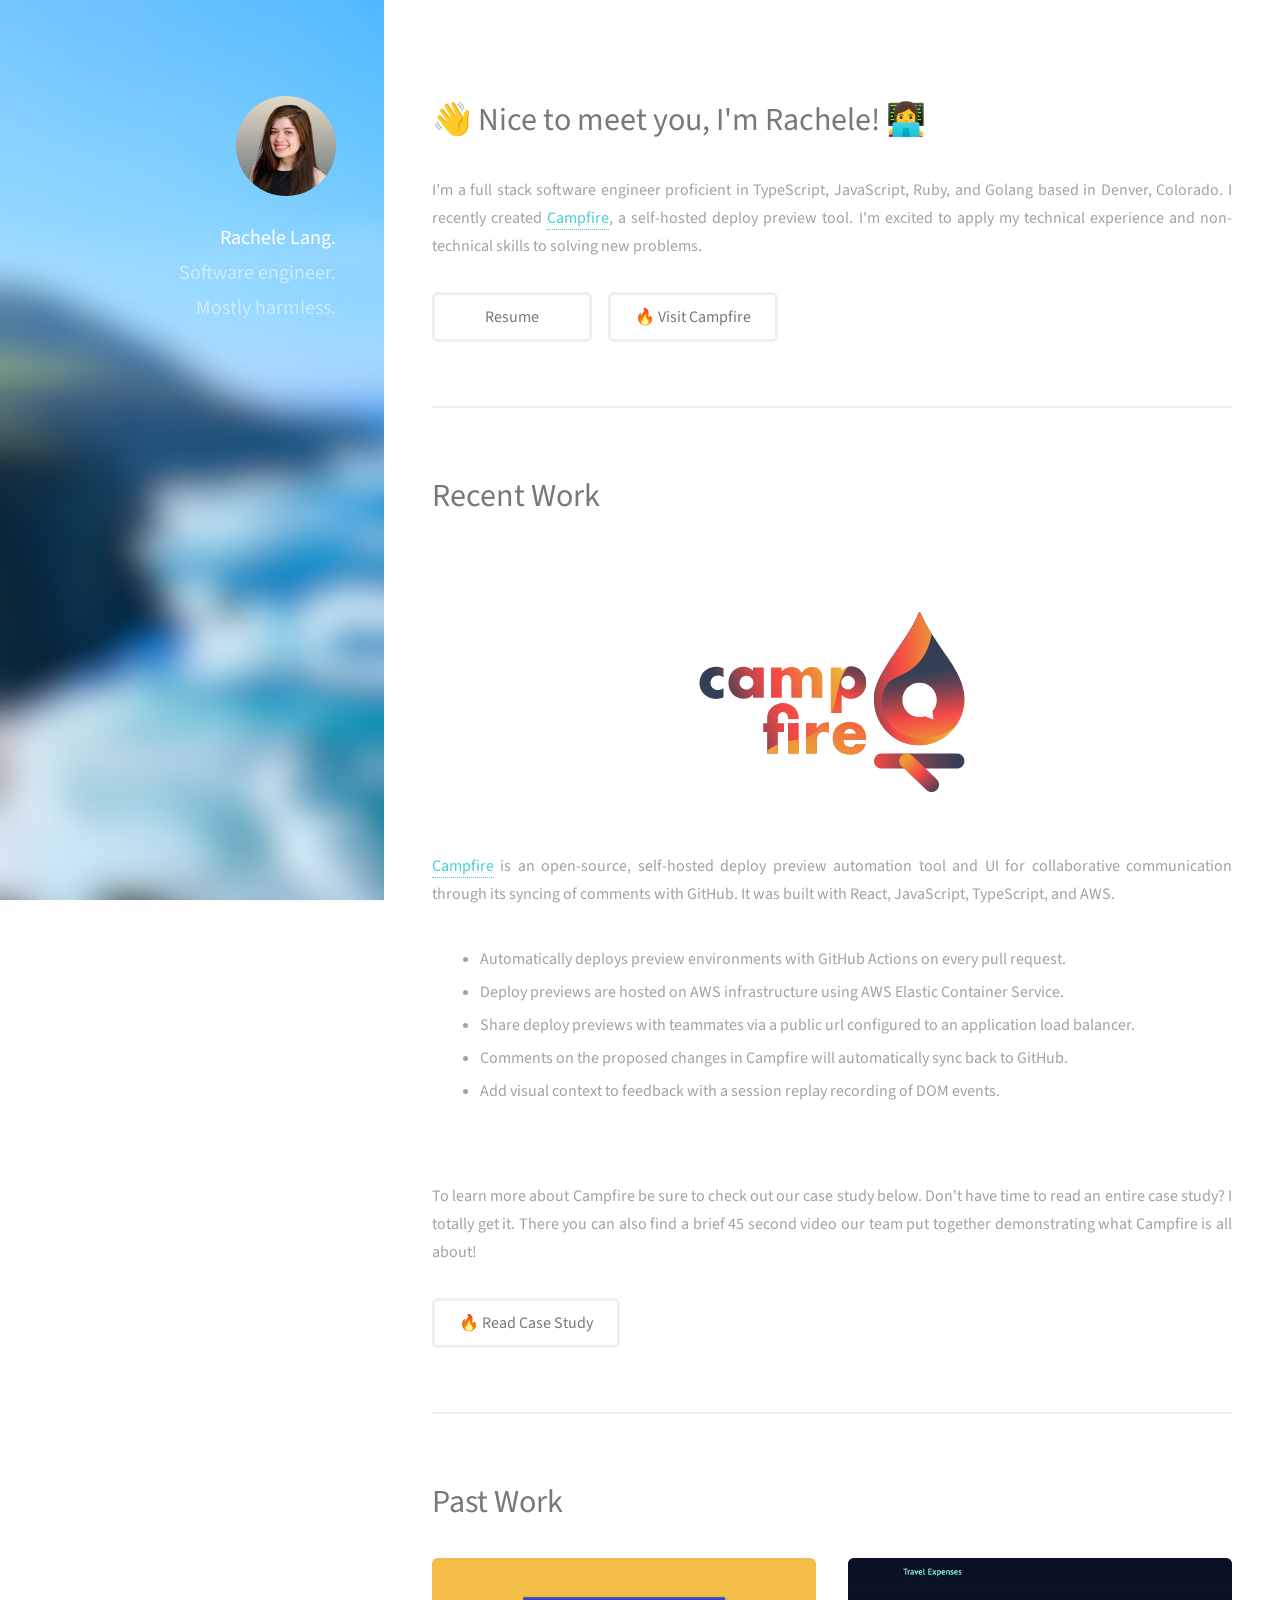
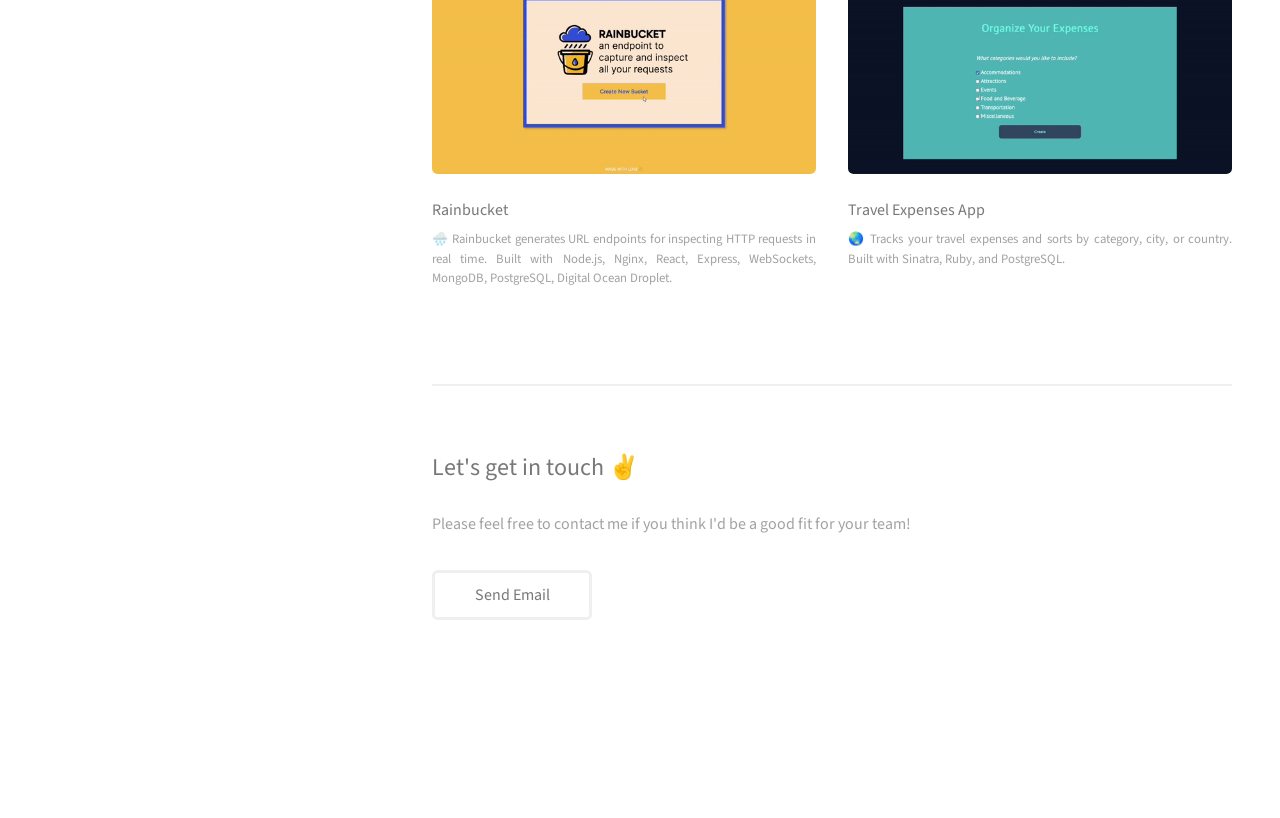
==== index.html @ 18bfe8ed "personal website" ====
<!DOCTYPE HTML>
<!--
	Strata by HTML5 UP
	html5up.net | @ajlkn
	Free for personal and commercial use under the CCA 3.0 license (html5up.net/license)
-->
<html>
	<head>
		<title>Rachele Lang</title>
		<meta charset="utf-8" />
		<meta name="viewport" content="width=device-width, initial-scale=1, user-scalable=no" />
		<link rel="stylesheet" href="assets/css/main.css" />
	</head>
	<body class="is-preload">

		<!-- Header -->
			<header id="header">
				<div class="inner">
					<a href="#" class="image avatar"><img src="images/avatar.png" alt="" /></a>
					<h1><strong>Rachele Lang. </strong></h1>
					<h1>Software engineer.</h1>
					<h1>Mostly harmless.</h1>
					</h1>
				</div>
			</header>

		<!-- Main -->
			<div id="main">
				<!-- One -->
				<section id="one">
					<header class="major">
						<h2>👋 Nice to meet you, I'm Rachele! 👩‍💻</h2>
					</header>
					<p>I’m a full stack software engineer proficient in TypeScript, JavaScript, Ruby, and Golang based in Denver, Colorado. I recently created <a href="https://campfire-previews.github.io/">Campfire</a>, a self-hosted deploy preview tool. I'm excited to apply my technical experience and non-technical skills to solving new problems.</p>
					<ul class="actions">
						<li><a href="#" class="button">Resume</a></li>
						<li><a href="https://campfire-previews.github.io/" class="button">🔥 Visit Campfire</a></li>
					</ul>
				</section>

				<!-- Two -->
				<section id="two">
					<header class="major">
						<h2>Recent Work</h2>
					</header>
					<div class="campfire-logo">
						<img src="images/fulls/campfire-logo.svg" alt="Campfire Logo" /></a>
					</div>
					<p><a href="https://campfire-previews.github.io/">Campfire</a> is an open-source, self-hosted deploy preview automation tool and UI for collaborative communication through its syncing of comments with GitHub. It was built with React, JavaScript, TypeScript, and AWS.</p>
					<ul class="feature-icons">
						<li class="icon feature-deploy">
							Automatically deploys preview environments with GitHub Actions on every pull request.
						</li>
						<li class="icon feature-aws">
							Deploy previews are hosted on AWS infrastructure using AWS Elastic Container Service.
						</li>
						<li class="icon feature-share">
							Share deploy previews with teammates via a public url configured to an application load balancer.
						</li>
						<li class="icon feature-github">
							Comments on the proposed changes in Campfire will automatically sync back to GitHub.
						</li>
						<li class="icon feature-record">
							Add visual context to feedback with a session replay recording of DOM events.
						</li>
					</ul>
					<div class="gif">
						<img src="images/gifs/session-replay.gif" alt="" /></a>
					</div>
					<p>
						To learn more about Campfire be sure to check out our case study below. Don't have time to read an entire case study? I totally get it. There you can also find a brief 45 second video our team put together demonstrating what Campfire is all about!
					</p>
					<ul class="actions">
						<li><a href="https://campfire-previews.github.io/" class="button">🔥 Read Case Study</a></li>
					</ul>
				</section>

				<!-- Three -->
				<section id="three">
					<header class="major">
						<h2>Past Work</h2>
					</header>
					<div class="row">
						<article class="col-6 col-12-xsmall work-item">
							<!-- <a href="images/fulls/rainbucket.gif" class="image fit thumb"> -->
								<div class="image fit rainbucket">
									<img src="images/gifs/rainbucket.gif" alt="Rainbucket GIF" />
								</div>
							<!-- </a> -->
							<h3>Rainbucket</h3>
							<p>🌧️ Rainbucket generates URL endpoints for inspecting HTTP requests in real time. Built with Node.js, Nginx, React, Express, WebSockets, MongoDB, PostgreSQL, Digital Ocean Droplet.</p>
						</article>
						<article class="col-6 col-12-xsmall work-item">
							<!-- <a href="images/fulls/02.jpg" class="image fit thumb"> -->
								<div class="image fit rainbucket">
									<img src="images/gifs/travel_expenses.gif" alt="Travel Expenses GIF" />
								</div>
							<!-- </a> -->
							<h3>Travel Expenses App</h3>
							<p>🌏 Tracks your travel expenses and sorts by category, city, or country. Built with Sinatra, Ruby, and PostgreSQL.</p>
						</article>
					</div>
				</section>

				<!-- Four -->
				<section id="four">
					<h2>Let's get in touch ✌️</h2>
					<p>Please feel free to contact me if you think I'd be a good fit for your team!</p>
					<div class="row">
						<div class="col-8 col-12-small">
							<ul class="actions">
								<li><a class="button" href="mailto: ramlang@proton.me" target="_blank">Send Email</a></li>
							</ul>
						</div>
				</section>
			</div>

		<!-- Footer -->
			<footer id="footer">
				<div class="inner">
					<ul class="icons">
						<li><a href="https://www.linkedin.com/in/rachele-lang-1528362b2" class="icon brands fa-linkedin-in"><span class="label">Twitter</span></a></li>
						<li><a href="https://github.com/ramlang" class="icon brands fa-github"><span class="label">Github</span></a></li>
						<li><a href="mailto: ramlang@proton.me" target="_blank" class="icon solid fa-envelope"><span class="label">Email</span></a></li>
					</ul>
					<ul class="copyright">
						<li>&copy; Rachele Lang</li><li>Design: <a href="http://html5up.net">HTML5 UP</a></li>
					</ul>
				</div>
			</footer>

		<!-- Scripts -->
			<script src="assets/js/jquery.min.js"></script>
			<script src="assets/js/jquery.poptrox.min.js"></script>
			<script src="assets/js/browser.min.js"></script>
			<script src="assets/js/breakpoints.min.js"></script>
			<script src="assets/js/util.js"></script>
			<script src="assets/js/main.js"></script>

	</body>
</html>
---- assets/css/main.css ----
@import url("fontawesome-all.min.css");
@import url("https://fonts.googleapis.com/css?family=Source+Sans+Pro:400,400italic");

/*
	Strata by HTML5 UP
	html5up.net | @ajlkn
	Free for personal and commercial use under the CCA 3.0 license (html5up.net/license)
*/

html, body, div, span, applet, object,
iframe, h1, h2, h3, h4, h5, h6, p, blockquote,
pre, a, abbr, acronym, address, big, cite,
code, del, dfn, em, img, ins, kbd, q, s, samp,
small, strike, strong, sub, sup, tt, var, b,
u, i, center, dl, dt, dd, ol, ul, li, fieldset,
form, label, legend, table, caption, tbody,
tfoot, thead, tr, th, td, article, aside,
canvas, details, embed, figure, figcaption,
footer, header, hgroup, menu, nav, output, ruby,
section, summary, time, mark, audio, video {
	margin: 0;
	padding: 0;
	border: 0;
	font-size: 100%;
	font: inherit;
	vertical-align: baseline;}

article, aside, details, figcaption, figure,
footer, header, hgroup, menu, nav, section {
	display: block;}

body {
	line-height: 1;
}

ol, ul {
	list-style: none;
}

blockquote, q {
	quotes: none;
}

	blockquote:before, blockquote:after, q:before, q:after {
		content: '';
		content: none;
	}

table {
	border-collapse: collapse;
	border-spacing: 0;
}

body {
	-webkit-text-size-adjust: none;
}

mark {
	background-color: transparent;
	color: inherit;
}

input::-moz-focus-inner {
	border: 0;
	padding: 0;
}

input, select, textarea {
	-moz-appearance: none;
	-webkit-appearance: none;
	-ms-appearance: none;
	appearance: none;
}

/* Basic */

	html {
		box-sizing: border-box;
	}

	*, *:before, *:after {
		box-sizing: inherit;
	}

	body {
		background: #fff;
	}

		body.is-preload *, body.is-preload *:before, body.is-preload *:after {
			-moz-animation: none !important;
			-webkit-animation: none !important;
			-ms-animation: none !important;
			animation: none !important;
			-moz-transition: none !important;
			-webkit-transition: none !important;
			-ms-transition: none !important;
			transition: none !important;
		}

	body, input, select, textarea {
		color: #a2a2a2;
		font-family: "Source Sans Pro", Helvetica, sans-serif;
		font-size: 16pt;
		font-weight: 400;
		line-height: 1.75em;
	}

	a {
		-moz-transition: color 0.2s ease-in-out, border-color 0.2s ease-in-out;
		-webkit-transition: color 0.2s ease-in-out, border-color 0.2s ease-in-out;
		-ms-transition: color 0.2s ease-in-out, border-color 0.2s ease-in-out;
		transition: color 0.2s ease-in-out, border-color 0.2s ease-in-out;
		border-bottom: dotted 1px;
		color: #48cddc;
		text-decoration: none;
	}

		a:hover {
			border-bottom-color: transparent;
			color: #48cddc !important;
			text-decoration: none;
		}

	strong, b {
		color: #787878;
		font-weight: 400;
	}

	em, i {
		font-style: italic;
	}

	p {
		margin: 0 0 2em 0;
		text-align: justify;
	}

	h1, h2, h3, h4, h5, h6 {
		color: #787878;
		font-weight: 400;
		line-height: 1em;
		margin: 0 0 1em 0;
	}

		h1 a, h2 a, h3 a, h4 a, h5 a, h6 a {
			color: inherit;
			text-decoration: none;
		}

	h1 {
		font-size: 2em;
		line-height: 1.5em;
	}

	h2 {
		font-size: 1.5em;
		line-height: 1.5em;
	}

	h3 {
		font-size: 1.25em;
		line-height: 1.5em;
	}

	h4 {
		font-size: 1.1em;
		line-height: 1.5em;
	}

	h5 {
		font-size: 0.9em;
		line-height: 1.5em;
	}

	h6 {
		font-size: 0.7em;
		line-height: 1.5em;
	}

	sub {
		font-size: 0.8em;
		position: relative;
		top: 0.5em;
	}

	sup {
		font-size: 0.8em;
		position: relative;
		top: -0.5em;
	}

	hr {
		border: 0;
		border-bottom: solid 2px #efefef;
		margin: 2em 0;
	}

		hr.major {
			margin: 3em 0;
		}

	blockquote {
		border-left: solid 6px #efefef;
		font-style: italic;
		margin: 0 0 2em 0;
		padding: 0.5em 0 0.5em 1.5em;
	}

	code {
		background: #f7f7f7;
		border-radius: 0.35em;
		border: solid 2px #efefef;
		font-family: "Courier New", monospace;
		font-size: 0.9em;
		margin: 0 0.25em;
		padding: 0.25em 0.65em;
	}

	pre {
		-webkit-overflow-scrolling: touch;
		font-family: "Courier New", monospace;
		font-size: 0.9em;
		margin: 0 0 2em 0;
	}

		pre code {
			display: block;
			line-height: 1.75em;
			padding: 1em 1.5em;
			overflow-x: auto;
		}

	.align-left {
		text-align: left;
	}

	.align-center {
		text-align: center;
	}

	.align-right {
		text-align: right;
	}

/* Container */

	.container {
		margin: 0 auto;
		max-width: calc(100% - 4em);
		width: 100%;
	}

		.container.xsmall {
			width: 25%;
		}

		.container.small {
			width: 50%;
		}

		.container.medium {
			width: 75%;
		}

		.container.large {
			width: 125%;
		}

		.container.xlarge {
			width: 150%;
		}

		.container.max {
			width: 100%;
		}

		@media screen and (max-width: 980px) {

			.container {
				width: 100% !important;
				max-width: 100% !important;
			}

		}

		@media screen and (max-width: 480px) {

			.container {
				max-width: calc(100% - 3em);
			}

		}

/* Row */

	.row {
		display: flex;
		flex-wrap: wrap;
		box-sizing: border-box;
		align-items: stretch;
	}

		.row > * {
			box-sizing: border-box;
		}

		.row.gtr-uniform > * > :last-child {
			margin-bottom: 0;
		}

		.row.aln-left {
			justify-content: flex-start;
		}

		.row.aln-center {
			justify-content: center;
		}

		.row.aln-right {
			justify-content: flex-end;
		}

		.row.aln-top {
			align-items: flex-start;
		}

		.row.aln-middle {
			align-items: center;
		}

		.row.aln-bottom {
			align-items: flex-end;
		}

		.row > .imp {
			order: -1;
		}

		.row > .col-1 {
			width: 8.33333%;
		}

		.row > .off-1 {
			margin-left: 8.33333%;
		}

		.row > .col-2 {
			width: 16.66667%;
		}

		.row > .off-2 {
			margin-left: 16.66667%;
		}

		.row > .col-3 {
			width: 25%;
		}

		.row > .off-3 {
			margin-left: 25%;
		}

		.row > .col-4 {
			width: 33.33333%;
		}

		.row > .off-4 {
			margin-left: 33.33333%;
		}

		.row > .col-5 {
			width: 41.66667%;
		}

		.row > .off-5 {
			margin-left: 41.66667%;
		}

		.row > .col-6 {
			width: 50%;
		}

		.row > .off-6 {
			margin-left: 50%;
		}

		.row > .col-7 {
			width: 58.33333%;
		}

		.row > .off-7 {
			margin-left: 58.33333%;
		}

		.row > .col-8 {
			width: 66.66667%;
		}

		.row > .off-8 {
			margin-left: 66.66667%;
		}

		.row > .col-9 {
			width: 75%;
		}

		.row > .off-9 {
			margin-left: 75%;
		}

		.row > .col-10 {
			width: 83.33333%;
		}

		.row > .off-10 {
			margin-left: 83.33333%;
		}

		.row > .col-11 {
			width: 91.66667%;
		}

		.row > .off-11 {
			margin-left: 91.66667%;
		}

		.row > .col-12 {
			width: 100%;
		}

		.row > .off-12 {
			margin-left: 100%;
		}

		.row.gtr-0 {
			margin-top: 0;
			margin-left: 0em;
		}

			.row.gtr-0 > * {
				padding: 0 0 0 0em;
			}

			.row.gtr-0.gtr-uniform {
				margin-top: 0em;
			}

				.row.gtr-0.gtr-uniform > * {
					padding-top: 0em;
				}

		.row.gtr-25 {
			margin-top: 0;
			margin-left: -0.625em;
		}

			.row.gtr-25 > * {
				padding: 0 0 0 0.625em;
			}

			.row.gtr-25.gtr-uniform {
				margin-top: -0.625em;
			}

				.row.gtr-25.gtr-uniform > * {
					padding-top: 0.625em;
				}

		.row.gtr-50 {
			margin-top: 0;
			margin-left: -1.25em;
		}

			.row.gtr-50 > * {
				padding: 0 0 0 1.25em;
			}

			.row.gtr-50.gtr-uniform {
				margin-top: -1.25em;
			}

				.row.gtr-50.gtr-uniform > * {
					padding-top: 1.25em;
				}

		.row {
			margin-top: 0;
			margin-left: -2.5em;
		}

			.row > * {
				padding: 0 0 0 2.5em;
			}

			.row.gtr-uniform {
				margin-top: -2.5em;
			}

				.row.gtr-uniform > * {
					padding-top: 2.5em;
				}

		.row.gtr-150 {
			margin-top: 0;
			margin-left: -3.75em;
		}

			.row.gtr-150 > * {
				padding: 0 0 0 3.75em;
			}

			.row.gtr-150.gtr-uniform {
				margin-top: -3.75em;
			}

				.row.gtr-150.gtr-uniform > * {
					padding-top: 3.75em;
				}

		.row.gtr-200 {
			margin-top: 0;
			margin-left: -5em;
		}

			.row.gtr-200 > * {
				padding: 0 0 0 5em;
			}

			.row.gtr-200.gtr-uniform {
				margin-top: -5em;
			}

				.row.gtr-200.gtr-uniform > * {
					padding-top: 5em;
				}

		@media screen and (max-width: 1800px) {

			.row {
				display: flex;
				flex-wrap: wrap;
				box-sizing: border-box;
				align-items: stretch;
			}

				.row > * {
					box-sizing: border-box;
				}

				.row.gtr-uniform > * > :last-child {
					margin-bottom: 0;
				}

				.row.aln-left {
					justify-content: flex-start;
				}

				.row.aln-center {
					justify-content: center;
				}

				.row.aln-right {
					justify-content: flex-end;
				}

				.row.aln-top {
					align-items: flex-start;
				}

				.row.aln-middle {
					align-items: center;
				}

				.row.aln-bottom {
					align-items: flex-end;
				}

				.row > .imp-xlarge {
					order: -1;
				}

				.row > .col-1-xlarge {
					width: 8.33333%;
				}

				.row > .off-1-xlarge {
					margin-left: 8.33333%;
				}

				.row > .col-2-xlarge {
					width: 16.66667%;
				}

				.row > .off-2-xlarge {
					margin-left: 16.66667%;
				}

				.row > .col-3-xlarge {
					width: 25%;
				}

				.row > .off-3-xlarge {
					margin-left: 25%;
				}

				.row > .col-4-xlarge {
					width: 33.33333%;
				}

				.row > .off-4-xlarge {
					margin-left: 33.33333%;
				}

				.row > .col-5-xlarge {
					width: 41.66667%;
				}

				.row > .off-5-xlarge {
					margin-left: 41.66667%;
				}

				.row > .col-6-xlarge {
					width: 50%;
				}

				.row > .off-6-xlarge {
					margin-left: 50%;
				}

				.row > .col-7-xlarge {
					width: 58.33333%;
				}

				.row > .off-7-xlarge {
					margin-left: 58.33333%;
				}

				.row > .col-8-xlarge {
					width: 66.66667%;
				}

				.row > .off-8-xlarge {
					margin-left: 66.66667%;
				}

				.row > .col-9-xlarge {
					width: 75%;
				}

				.row > .off-9-xlarge {
					margin-left: 75%;
				}

				.row > .col-10-xlarge {
					width: 83.33333%;
				}

				.row > .off-10-xlarge {
					margin-left: 83.33333%;
				}

				.row > .col-11-xlarge {
					width: 91.66667%;
				}

				.row > .off-11-xlarge {
					margin-left: 91.66667%;
				}

				.row > .col-12-xlarge {
					width: 100%;
				}

				.row > .off-12-xlarge {
					margin-left: 100%;
				}

				.row.gtr-0 {
					margin-top: 0;
					margin-left: 0em;
				}

					.row.gtr-0 > * {
						padding: 0 0 0 0em;
					}

					.row.gtr-0.gtr-uniform {
						margin-top: 0em;
					}

						.row.gtr-0.gtr-uniform > * {
							padding-top: 0em;
						}

				.row.gtr-25 {
					margin-top: 0;
					margin-left: -0.625em;
				}

					.row.gtr-25 > * {
						padding: 0 0 0 0.625em;
					}

					.row.gtr-25.gtr-uniform {
						margin-top: -0.625em;
					}

						.row.gtr-25.gtr-uniform > * {
							padding-top: 0.625em;
						}

				.row.gtr-50 {
					margin-top: 0;
					margin-left: -1.25em;
				}

					.row.gtr-50 > * {
						padding: 0 0 0 1.25em;
					}

					.row.gtr-50.gtr-uniform {
						margin-top: -1.25em;
					}

						.row.gtr-50.gtr-uniform > * {
							padding-top: 1.25em;
						}

				.row {
					margin-top: 0;
					margin-left: -2.5em;
				}

					.row > * {
						padding: 0 0 0 2.5em;
					}

					.row.gtr-uniform {
						margin-top: -2.5em;
					}

						.row.gtr-uniform > * {
							padding-top: 2.5em;
						}

				.row.gtr-150 {
					margin-top: 0;
					margin-left: -3.75em;
				}

					.row.gtr-150 > * {
						padding: 0 0 0 3.75em;
					}

					.row.gtr-150.gtr-uniform {
						margin-top: -3.75em;
					}

						.row.gtr-150.gtr-uniform > * {
							padding-top: 3.75em;
						}

				.row.gtr-200 {
					margin-top: 0;
					margin-left: -5em;
				}

					.row.gtr-200 > * {
						padding: 0 0 0 5em;
					}

					.row.gtr-200.gtr-uniform {
						margin-top: -5em;
					}

						.row.gtr-200.gtr-uniform > * {
							padding-top: 5em;
						}

		}

		@media screen and (max-width: 1280px) {

			.row {
				display: flex;
				flex-wrap: wrap;
				box-sizing: border-box;
				align-items: stretch;
			}

				.row > * {
					box-sizing: border-box;
				}

				.row.gtr-uniform > * > :last-child {
					margin-bottom: 0;
				}

				.row.aln-left {
					justify-content: flex-start;
				}

				.row.aln-center {
					justify-content: center;
				}

				.row.aln-right {
					justify-content: flex-end;
				}

				.row.aln-top {
					align-items: flex-start;
				}

				.row.aln-middle {
					align-items: center;
				}

				.row.aln-bottom {
					align-items: flex-end;
				}

				.row > .imp-large {
					order: -1;
				}

				.row > .col-1-large {
					width: 8.33333%;
				}

				.row > .off-1-large {
					margin-left: 8.33333%;
				}

				.row > .col-2-large {
					width: 16.66667%;
				}

				.row > .off-2-large {
					margin-left: 16.66667%;
				}

				.row > .col-3-large {
					width: 25%;
				}

				.row > .off-3-large {
					margin-left: 25%;
				}

				.row > .col-4-large {
					width: 33.33333%;
				}

				.row > .off-4-large {
					margin-left: 33.33333%;
				}

				.row > .col-5-large {
					width: 41.66667%;
				}

				.row > .off-5-large {
					margin-left: 41.66667%;
				}

				.row > .col-6-large {
					width: 50%;
				}

				.row > .off-6-large {
					margin-left: 50%;
				}

				.row > .col-7-large {
					width: 58.33333%;
				}

				.row > .off-7-large {
					margin-left: 58.33333%;
				}

				.row > .col-8-large {
					width: 66.66667%;
				}

				.row > .off-8-large {
					margin-left: 66.66667%;
				}

				.row > .col-9-large {
					width: 75%;
				}

				.row > .off-9-large {
					margin-left: 75%;
				}

				.row > .col-10-large {
					width: 83.33333%;
				}

				.row > .off-10-large {
					margin-left: 83.33333%;
				}

				.row > .col-11-large {
					width: 91.66667%;
				}

				.row > .off-11-large {
					margin-left: 91.66667%;
				}

				.row > .col-12-large {
					width: 100%;
				}

				.row > .off-12-large {
					margin-left: 100%;
				}

				.row.gtr-0 {
					margin-top: 0;
					margin-left: 0em;
				}

					.row.gtr-0 > * {
						padding: 0 0 0 0em;
					}

					.row.gtr-0.gtr-uniform {
						margin-top: 0em;
					}

						.row.gtr-0.gtr-uniform > * {
							padding-top: 0em;
						}

				.row.gtr-25 {
					margin-top: 0;
					margin-left: -0.5em;
				}

					.row.gtr-25 > * {
						padding: 0 0 0 0.5em;
					}

					.row.gtr-25.gtr-uniform {
						margin-top: -0.5em;
					}

						.row.gtr-25.gtr-uniform > * {
							padding-top: 0.5em;
						}

				.row.gtr-50 {
					margin-top: 0;
					margin-left: -1em;
				}

					.row.gtr-50 > * {
						padding: 0 0 0 1em;
					}

					.row.gtr-50.gtr-uniform {
						margin-top: -1em;
					}

						.row.gtr-50.gtr-uniform > * {
							padding-top: 1em;
						}

				.row {
					margin-top: 0;
					margin-left: -2em;
				}

					.row > * {
						padding: 0 0 0 2em;
					}

					.row.gtr-uniform {
						margin-top: -2em;
					}

						.row.gtr-uniform > * {
							padding-top: 2em;
						}

				.row.gtr-150 {
					margin-top: 0;
					margin-left: -3em;
				}

					.row.gtr-150 > * {
						padding: 0 0 0 3em;
					}

					.row.gtr-150.gtr-uniform {
						margin-top: -3em;
					}

						.row.gtr-150.gtr-uniform > * {
							padding-top: 3em;
						}

				.row.gtr-200 {
					margin-top: 0;
					margin-left: -4em;
				}

					.row.gtr-200 > * {
						padding: 0 0 0 4em;
					}

					.row.gtr-200.gtr-uniform {
						margin-top: -4em;
					}

						.row.gtr-200.gtr-uniform > * {
							padding-top: 4em;
						}

		}

		@media screen and (max-width: 980px) {

			.row {
				display: flex;
				flex-wrap: wrap;
				box-sizing: border-box;
				align-items: stretch;
			}

				.row > * {
					box-sizing: border-box;
				}

				.row.gtr-uniform > * > :last-child {
					margin-bottom: 0;
				}

				.row.aln-left {
					justify-content: flex-start;
				}

				.row.aln-center {
					justify-content: center;
				}

				.row.aln-right {
					justify-content: flex-end;
				}

				.row.aln-top {
					align-items: flex-start;
				}

				.row.aln-middle {
					align-items: center;
				}

				.row.aln-bottom {
					align-items: flex-end;
				}

				.row > .imp-medium {
					order: -1;
				}

				.row > .col-1-medium {
					width: 8.33333%;
				}

				.row > .off-1-medium {
					margin-left: 8.33333%;
				}

				.row > .col-2-medium {
					width: 16.66667%;
				}

				.row > .off-2-medium {
					margin-left: 16.66667%;
				}

				.row > .col-3-medium {
					width: 25%;
				}

				.row > .off-3-medium {
					margin-left: 25%;
				}

				.row > .col-4-medium {
					width: 33.33333%;
				}

				.row > .off-4-medium {
					margin-left: 33.33333%;
				}

				.row > .col-5-medium {
					width: 41.66667%;
				}

				.row > .off-5-medium {
					margin-left: 41.66667%;
				}

				.row > .col-6-medium {
					width: 50%;
				}

				.row > .off-6-medium {
					margin-left: 50%;
				}

				.row > .col-7-medium {
					width: 58.33333%;
				}

				.row > .off-7-medium {
					margin-left: 58.33333%;
				}

				.row > .col-8-medium {
					width: 66.66667%;
				}

				.row > .off-8-medium {
					margin-left: 66.66667%;
				}

				.row > .col-9-medium {
					width: 75%;
				}

				.row > .off-9-medium {
					margin-left: 75%;
				}

				.row > .col-10-medium {
					width: 83.33333%;
				}

				.row > .off-10-medium {
					margin-left: 83.33333%;
				}

				.row > .col-11-medium {
					width: 91.66667%;
				}

				.row > .off-11-medium {
					margin-left: 91.66667%;
				}

				.row > .col-12-medium {
					width: 100%;
				}

				.row > .off-12-medium {
					margin-left: 100%;
				}

				.row.gtr-0 {
					margin-top: 0;
					margin-left: 0em;
				}

					.row.gtr-0 > * {
						padding: 0 0 0 0em;
					}

					.row.gtr-0.gtr-uniform {
						margin-top: 0em;
					}

						.row.gtr-0.gtr-uniform > * {
							padding-top: 0em;
						}

				.row.gtr-25 {
					margin-top: 0;
					margin-left: -0.5em;
				}

					.row.gtr-25 > * {
						padding: 0 0 0 0.5em;
					}

					.row.gtr-25.gtr-uniform {
						margin-top: -0.5em;
					}

						.row.gtr-25.gtr-uniform > * {
							padding-top: 0.5em;
						}

				.row.gtr-50 {
					margin-top: 0;
					margin-left: -1em;
				}

					.row.gtr-50 > * {
						padding: 0 0 0 1em;
					}

					.row.gtr-50.gtr-uniform {
						margin-top: -1em;
					}

						.row.gtr-50.gtr-uniform > * {
							padding-top: 1em;
						}

				.row {
					margin-top: 0;
					margin-left: -2em;
				}

					.row > * {
						padding: 0 0 0 2em;
					}

					.row.gtr-uniform {
						margin-top: -2em;
					}

						.row.gtr-uniform > * {
							padding-top: 2em;
						}

				.row.gtr-150 {
					margin-top: 0;
					margin-left: -3em;
				}

					.row.gtr-150 > * {
						padding: 0 0 0 3em;
					}

					.row.gtr-150.gtr-uniform {
						margin-top: -3em;
					}

						.row.gtr-150.gtr-uniform > * {
							padding-top: 3em;
						}

				.row.gtr-200 {
					margin-top: 0;
					margin-left: -4em;
				}

					.row.gtr-200 > * {
						padding: 0 0 0 4em;
					}

					.row.gtr-200.gtr-uniform {
						margin-top: -4em;
					}

						.row.gtr-200.gtr-uniform > * {
							padding-top: 4em;
						}

		}

		@media screen and (max-width: 736px) {

			.row {
				display: flex;
				flex-wrap: wrap;
				box-sizing: border-box;
				align-items: stretch;
			}

				.row > * {
					box-sizing: border-box;
				}

				.row.gtr-uniform > * > :last-child {
					margin-bottom: 0;
				}

				.row.aln-left {
					justify-content: flex-start;
				}

				.row.aln-center {
					justify-content: center;
				}

				.row.aln-right {
					justify-content: flex-end;
				}

				.row.aln-top {
					align-items: flex-start;
				}

				.row.aln-middle {
					align-items: center;
				}

				.row.aln-bottom {
					align-items: flex-end;
				}

				.row > .imp-small {
					order: -1;
				}

				.row > .col-1-small {
					width: 8.33333%;
				}

				.row > .off-1-small {
					margin-left: 8.33333%;
				}

				.row > .col-2-small {
					width: 16.66667%;
				}

				.row > .off-2-small {
					margin-left: 16.66667%;
				}

				.row > .col-3-small {
					width: 25%;
				}

				.row > .off-3-small {
					margin-left: 25%;
				}

				.row > .col-4-small {
					width: 33.33333%;
				}

				.row > .off-4-small {
					margin-left: 33.33333%;
				}

				.row > .col-5-small {
					width: 41.66667%;
				}

				.row > .off-5-small {
					margin-left: 41.66667%;
				}

				.row > .col-6-small {
					width: 50%;
				}

				.row > .off-6-small {
					margin-left: 50%;
				}

				.row > .col-7-small {
					width: 58.33333%;
				}

				.row > .off-7-small {
					margin-left: 58.33333%;
				}

				.row > .col-8-small {
					width: 66.66667%;
				}

				.row > .off-8-small {
					margin-left: 66.66667%;
				}

				.row > .col-9-small {
					width: 75%;
				}

				.row > .off-9-small {
					margin-left: 75%;
				}

				.row > .col-10-small {
					width: 83.33333%;
				}

				.row > .off-10-small {
					margin-left: 83.33333%;
				}

				.row > .col-11-small {
					width: 91.66667%;
				}

				.row > .off-11-small {
					margin-left: 91.66667%;
				}

				.row > .col-12-small {
					width: 100%;
				}

				.row > .off-12-small {
					margin-left: 100%;
				}

				.row.gtr-0 {
					margin-top: 0;
					margin-left: 0em;
				}

					.row.gtr-0 > * {
						padding: 0 0 0 0em;
					}

					.row.gtr-0.gtr-uniform {
						margin-top: 0em;
					}

						.row.gtr-0.gtr-uniform > * {
							padding-top: 0em;
						}

				.row.gtr-25 {
					margin-top: 0;
					margin-left: -0.375em;
				}

					.row.gtr-25 > * {
						padding: 0 0 0 0.375em;
					}

					.row.gtr-25.gtr-uniform {
						margin-top: -0.375em;
					}

						.row.gtr-25.gtr-uniform > * {
							padding-top: 0.375em;
						}

				.row.gtr-50 {
					margin-top: 0;
					margin-left: -0.75em;
				}

					.row.gtr-50 > * {
						padding: 0 0 0 0.75em;
					}

					.row.gtr-50.gtr-uniform {
						margin-top: -0.75em;
					}

						.row.gtr-50.gtr-uniform > * {
							padding-top: 0.75em;
						}

				.row {
					margin-top: 0;
					margin-left: -1.5em;
				}

					.row > * {
						padding: 0 0 0 1.5em;
					}

					.row.gtr-uniform {
						margin-top: -1.5em;
					}

						.row.gtr-uniform > * {
							padding-top: 1.5em;
						}

				.row.gtr-150 {
					margin-top: 0;
					margin-left: -2.25em;
				}

					.row.gtr-150 > * {
						padding: 0 0 0 2.25em;
					}

					.row.gtr-150.gtr-uniform {
						margin-top: -2.25em;
					}

						.row.gtr-150.gtr-uniform > * {
							padding-top: 2.25em;
						}

				.row.gtr-200 {
					margin-top: 0;
					margin-left: -3em;
				}

					.row.gtr-200 > * {
						padding: 0 0 0 3em;
					}

					.row.gtr-200.gtr-uniform {
						margin-top: -3em;
					}

						.row.gtr-200.gtr-uniform > * {
							padding-top: 3em;
						}

		}

		@media screen and (max-width: 480px) {

			.row {
				display: flex;
				flex-wrap: wrap;
				box-sizing: border-box;
				align-items: stretch;
			}

				.row > * {
					box-sizing: border-box;
				}

				.row.gtr-uniform > * > :last-child {
					margin-bottom: 0;
				}

				.row.aln-left {
					justify-content: flex-start;
				}

				.row.aln-center {
					justify-content: center;
				}

				.row.aln-right {
					justify-content: flex-end;
				}

				.row.aln-top {
					align-items: flex-start;
				}

				.row.aln-middle {
					align-items: center;
				}

				.row.aln-bottom {
					align-items: flex-end;
				}

				.row > .imp-xsmall {
					order: -1;
				}

				.row > .col-1-xsmall {
					width: 8.33333%;
				}

				.row > .off-1-xsmall {
					margin-left: 8.33333%;
				}

				.row > .col-2-xsmall {
					width: 16.66667%;
				}

				.row > .off-2-xsmall {
					margin-left: 16.66667%;
				}

				.row > .col-3-xsmall {
					width: 25%;
				}

				.row > .off-3-xsmall {
					margin-left: 25%;
				}

				.row > .col-4-xsmall {
					width: 33.33333%;
				}

				.row > .off-4-xsmall {
					margin-left: 33.33333%;
				}

				.row > .col-5-xsmall {
					width: 41.66667%;
				}

				.row > .off-5-xsmall {
					margin-left: 41.66667%;
				}

				.row > .col-6-xsmall {
					width: 50%;
				}

				.row > .off-6-xsmall {
					margin-left: 50%;
				}

				.row > .col-7-xsmall {
					width: 58.33333%;
				}

				.row > .off-7-xsmall {
					margin-left: 58.33333%;
				}

				.row > .col-8-xsmall {
					width: 66.66667%;
				}

				.row > .off-8-xsmall {
					margin-left: 66.66667%;
				}

				.row > .col-9-xsmall {
					width: 75%;
				}

				.row > .off-9-xsmall {
					margin-left: 75%;
				}

				.row > .col-10-xsmall {
					width: 83.33333%;
				}

				.row > .off-10-xsmall {
					margin-left: 83.33333%;
				}

				.row > .col-11-xsmall {
					width: 91.66667%;
				}

				.row > .off-11-xsmall {
					margin-left: 91.66667%;
				}

				.row > .col-12-xsmall {
					width: 100%;
				}

				.row > .off-12-xsmall {
					margin-left: 100%;
				}

				.row.gtr-0 {
					margin-top: 0;
					margin-left: 0em;
				}

					.row.gtr-0 > * {
						padding: 0 0 0 0em;
					}

					.row.gtr-0.gtr-uniform {
						margin-top: 0em;
					}

						.row.gtr-0.gtr-uniform > * {
							padding-top: 0em;
						}

				.row.gtr-25 {
					margin-top: 0;
					margin-left: -0.375em;
				}

					.row.gtr-25 > * {
						padding: 0 0 0 0.375em;
					}

					.row.gtr-25.gtr-uniform {
						margin-top: -0.375em;
					}

						.row.gtr-25.gtr-uniform > * {
							padding-top: 0.375em;
						}

				.row.gtr-50 {
					margin-top: 0;
					margin-left: -0.75em;
				}

					.row.gtr-50 > * {
						padding: 0 0 0 0.75em;
					}

					.row.gtr-50.gtr-uniform {
						margin-top: -0.75em;
					}

						.row.gtr-50.gtr-uniform > * {
							padding-top: 0.75em;
						}

				.row {
					margin-top: 0;
					margin-left: -1.5em;
				}

					.row > * {
						padding: 0 0 0 1.5em;
					}

					.row.gtr-uniform {
						margin-top: -1.5em;
					}

						.row.gtr-uniform > * {
							padding-top: 1.5em;
						}

				.row.gtr-150 {
					margin-top: 0;
					margin-left: -2.25em;
				}

					.row.gtr-150 > * {
						padding: 0 0 0 2.25em;
					}

					.row.gtr-150.gtr-uniform {
						margin-top: -2.25em;
					}

						.row.gtr-150.gtr-uniform > * {
							padding-top: 2.25em;
						}

				.row.gtr-200 {
					margin-top: 0;
					margin-left: -3em;
				}

					.row.gtr-200 > * {
						padding: 0 0 0 3em;
					}

					.row.gtr-200.gtr-uniform {
						margin-top: -3em;
					}

						.row.gtr-200.gtr-uniform > * {
							padding-top: 3em;
						}

		}

/* Section/Article */

	section.special, article.special {
		text-align: center;
	}

	header p {
		color: #b2b2b2;
		position: relative;
		margin: 0 0 1.5em 0;
	}

	header h2 + p {
		font-size: 1.25em;
		margin-top: -1em;
		line-height: 1.5em;
	}

	header h3 + p {
		font-size: 1.1em;
		margin-top: -0.8em;
		line-height: 1.5em;
	}

	header h4 + p,
	header h5 + p,
	header h6 + p {
		font-size: 0.9em;
		margin-top: -0.6em;
		line-height: 1.5em;
	}

	header.major h2 {
		font-size: 2em;
	}

/* Form */

	form {
		margin: 0 0 2em 0;
	}

	label {
		color: #787878;
		display: block;
		font-size: 0.9em;
		font-weight: 400;
		margin: 0 0 1em 0;
	}

	input[type="text"],
	input[type="password"],
	input[type="email"],
	select,
	textarea {
		-moz-appearance: none;
		-webkit-appearance: none;
		-ms-appearance: none;
		appearance: none;
		background: #f7f7f7;
		border-radius: 0.35em;
		border: solid 2px transparent;
		color: inherit;
		display: block;
		outline: 0;
		padding: 0 0.75em;
		text-decoration: none;
		width: 100%;
	}

		input[type="text"]:invalid,
		input[type="password"]:invalid,
		input[type="email"]:invalid,
		select:invalid,
		textarea:invalid {
			box-shadow: none;
		}

		input[type="text"]:focus,
		input[type="password"]:focus,
		input[type="email"]:focus,
		select:focus,
		textarea:focus {
			border-color: #48cddc;
		}

	select {
		background-image: url("data:image/svg+xml;charset=utf8,%3Csvg xmlns='http://www.w3.org/2000/svg' width='40' height='40' preserveAspectRatio='none' viewBox='0 0 40 40'%3E%3Cpath d='M9.4,12.3l10.4,10.4l10.4-10.4c0.2-0.2,0.5-0.4,0.9-0.4c0.3,0,0.6,0.1,0.9,0.4l3.3,3.3c0.2,0.2,0.4,0.5,0.4,0.9 c0,0.4-0.1,0.6-0.4,0.9L20.7,31.9c-0.2,0.2-0.5,0.4-0.9,0.4c-0.3,0-0.6-0.1-0.9-0.4L4.3,17.3c-0.2-0.2-0.4-0.5-0.4-0.9 c0-0.4,0.1-0.6,0.4-0.9l3.3-3.3c0.2-0.2,0.5-0.4,0.9-0.4S9.1,12.1,9.4,12.3z' fill='%23dfdfdf' /%3E%3C/svg%3E");
		background-size: 1.25rem;
		background-repeat: no-repeat;
		background-position: calc(100% - 1rem) center;
		height: 2.75em;
		padding-right: 2.75em;
		text-overflow: ellipsis;
	}

		select option {
			color: #787878;
			background: #fff;
		}

		select:focus::-ms-value {
			background-color: transparent;
		}

		select::-ms-expand {
			display: none;
		}

	input[type="text"],
	input[type="password"],
	input[type="email"],
	select {
		height: 2.75em;
	}

	textarea {
		padding: 0.75em;
	}

	input[type="checkbox"],
	input[type="radio"] {
		-moz-appearance: none;
		-webkit-appearance: none;
		-ms-appearance: none;
		appearance: none;
		display: block;
		float: left;
		margin-right: -2em;
		opacity: 0;
		width: 1em;
		z-index: -1;
	}

		input[type="checkbox"] + label,
		input[type="radio"] + label {
			text-decoration: none;
			color: #a2a2a2;
			cursor: pointer;
			display: inline-block;
			font-size: 1em;
			font-weight: 400;
			padding-left: 2.4em;
			padding-right: 0.75em;
			position: relative;
		}

			input[type="checkbox"] + label:before,
			input[type="radio"] + label:before {
				-moz-osx-font-smoothing: grayscale;
				-webkit-font-smoothing: antialiased;
				display: inline-block;
				font-style: normal;
				font-variant: normal;
				text-rendering: auto;
				line-height: 1;
				text-transform: none !important;
				font-family: 'Font Awesome 5 Free';
				font-weight: 900;
			}

			input[type="checkbox"] + label:before,
			input[type="radio"] + label:before {
				background: #f7f7f7;
				border-radius: 0.35em;
				border: solid 2px transparent;
				content: '';
				display: inline-block;
				font-size: 0.8em;
				height: 2.0625em;
				left: 0;
				line-height: 1.85625em;
				position: absolute;
				text-align: center;
				top: 0;
				width: 2.0625em;
			}

		input[type="checkbox"]:checked + label:before,
		input[type="radio"]:checked + label:before {
			background: #787878;
			border-color: #787878;
			color: #fff;
			content: '\f00c';
		}

		input[type="checkbox"]:focus + label:before,
		input[type="radio"]:focus + label:before {
			border-color: #48cddc;
		}

	input[type="checkbox"] + label:before {
		border-radius: 0.35em;
	}

	input[type="radio"] + label:before {
		border-radius: 100%;
	}

	::-webkit-input-placeholder {
		color: #b2b2b2 !important;
		opacity: 1.0;
	}

	:-moz-placeholder {
		color: #b2b2b2 !important;
		opacity: 1.0;
	}

	::-moz-placeholder {
		color: #b2b2b2 !important;
		opacity: 1.0;
	}

	:-ms-input-placeholder {
		color: #b2b2b2 !important;
		opacity: 1.0;
	}

/* Box */

	.box {
		border-radius: 0.35em;
		border: solid 2px #efefef;
		margin-bottom: 2em;
		padding: 1.5em;
	}

		.box > :last-child,
		.box > :last-child > :last-child,
		.box > :last-child > :last-child > :last-child {
			margin-bottom: 0;
		}

		.box.alt {
			border: 0;
			border-radius: 0;
			padding: 0;
		}

/* Icon */

	.icon {
		text-decoration: none;
		border-bottom: none;
		position: relative;
	}

		.icon:before {
			-moz-osx-font-smoothing: grayscale;
			-webkit-font-smoothing: antialiased;
			display: inline-block;
			font-style: normal;
			font-variant: normal;
			text-rendering: auto;
			line-height: 1;
			text-transform: none !important;
			font-family: 'Font Awesome 5 Free';
			font-weight: 400;
		}

		.icon > .label {
			display: none;
		}

		.icon:before {
			line-height: inherit;
		}

		.icon.solid:before {
			font-weight: 900;
		}

		.icon.brands:before {
			font-family: 'Font Awesome 5 Brands';
		}

/* Image */

	.image {
		border-radius: 0.35em;
		border: 0;
		display: inline-block;
		position: relative;
	}

		.image img {
			border-radius: 0.35em;
			display: block;
		}

		.image.left {
			float: left;
			margin: 0 1.5em 1em 0;
			top: 0.25em;
		}

		.image.right {
			float: right;
			margin: 0 0 1em 1.5em;
			top: 0.25em;
		}

		.image.left, .image.right {
			max-width: 40%;
		}

			.image.left img, .image.right img {
				width: 100%;
			}

		.image.fit {
			display: block;
			margin: 0 0 2em 0;
			width: 100%;
		}

			.image.fit img {
				width: 100%;
			}

		.image.avatar {
			border-radius: 100%;
		}

			.image.avatar:before {
				display: none;
			}

			.image.avatar img {
				border-radius: 100%;
				width: 100%;
			}

/* List */

	ol {
		list-style: decimal;
		margin: 0 0 2em 0;
		padding-left: 1.25em;
	}

		ol li {
			padding-left: 0.25em;
		}

	ul {
		list-style: disc;
		margin: 0 0 2em 0;
		padding-left: 1em;
	}

		ul li {
			padding-left: 0.5em;
		}

		ul.alt {
			list-style: none;
			padding-left: 0;
		}

			ul.alt li {
				border-top: solid 2px #efefef;
				padding: 0.5em 0;
			}

				ul.alt li:first-child {
					border-top: 0;
					padding-top: 0;
				}

	dl {
		margin: 0 0 2em 0;
	}

/* Icons */

	ul.icons {
		cursor: default;
		list-style: none;
		padding-left: 0;
	}

		ul.icons li {
			display: inline-block;
			padding: 0 1em 0 0;
		}

			ul.icons li:last-child {
				padding-right: 0;
			}

			ul.icons li .icon:before {
				font-size: 1.5em;
			}

/* Labeled Icons */

	ul.labeled-icons {
		list-style: none;
		padding: 0;
	}

		ul.labeled-icons li {
			line-height: 1.75em;
			margin: 1.5em 0 0 0;
			padding-left: 2.25em;
			position: relative;
		}

			ul.labeled-icons li:first-child {
				margin-top: 0;
			}

			ul.labeled-icons li a {
				color: inherit;
			}

			ul.labeled-icons li h3 {
				color: #b2b2b2;
				left: 0;
				position: absolute;
				text-align: center;
				top: 0;
				width: 1em;
			}

/* Actions */

	ul.actions {
		display: -moz-flex;
		display: -webkit-flex;
		display: -ms-flex;
		display: flex;
		cursor: default;
		list-style: none;
		margin-left: -1em;
		padding-left: 0;
	}

		ul.actions li {
			padding: 0 0 0 1em;
			vertical-align: middle;
		}

		ul.actions.special {
			-moz-justify-content: center;
			-webkit-justify-content: center;
			-ms-justify-content: center;
			justify-content: center;
			width: 100%;
			margin-left: 0;
		}

			ul.actions.special li:first-child {
				padding-left: 0;
			}

		ul.actions.stacked {
			-moz-flex-direction: column;
			-webkit-flex-direction: column;
			-ms-flex-direction: column;
			flex-direction: column;
			margin-left: 0;
		}

			ul.actions.stacked li {
				padding: 1.3em 0 0 0;
			}

				ul.actions.stacked li:first-child {
					padding-top: 0;
				}

		ul.actions.fit {
			width: calc(100% + 1em);
		}

			ul.actions.fit li {
				-moz-flex-grow: 1;
				-webkit-flex-grow: 1;
				-ms-flex-grow: 1;
				flex-grow: 1;
				-moz-flex-shrink: 1;
				-webkit-flex-shrink: 1;
				-ms-flex-shrink: 1;
				flex-shrink: 1;
				width: 100%;
			}

				ul.actions.fit li > * {
					width: 100%;
				}

			ul.actions.fit.stacked {
				width: 100%;
			}

		@media screen and (max-width: 480px) {

			ul.actions:not(.fixed) {
				-moz-flex-direction: column;
				-webkit-flex-direction: column;
				-ms-flex-direction: column;
				flex-direction: column;
				margin-left: 0;
				width: 100% !important;
			}

				ul.actions:not(.fixed) li {
					-moz-flex-grow: 1;
					-webkit-flex-grow: 1;
					-ms-flex-grow: 1;
					flex-grow: 1;
					-moz-flex-shrink: 1;
					-webkit-flex-shrink: 1;
					-ms-flex-shrink: 1;
					flex-shrink: 1;
					padding: 1em 0 0 0;
					text-align: center;
					width: 100%;
				}

					ul.actions:not(.fixed) li > * {
						width: 100%;
					}

					ul.actions:not(.fixed) li:first-child {
						padding-top: 0;
					}

					ul.actions:not(.fixed) li input[type="submit"],
					ul.actions:not(.fixed) li input[type="reset"],
					ul.actions:not(.fixed) li input[type="button"],
					ul.actions:not(.fixed) li button,
					ul.actions:not(.fixed) li .button {
						width: 100%;
					}

						ul.actions:not(.fixed) li input[type="submit"].icon:before,
						ul.actions:not(.fixed) li input[type="reset"].icon:before,
						ul.actions:not(.fixed) li input[type="button"].icon:before,
						ul.actions:not(.fixed) li button.icon:before,
						ul.actions:not(.fixed) li .button.icon:before {
							margin-left: -0.5em;
						}

		}

/* Table */

	.table-wrapper {
		-webkit-overflow-scrolling: touch;
		overflow-x: auto;
	}

	table {
		margin: 0 0 2em 0;
		width: 100%;
	}

		table tbody tr {
			border: solid 1px #efefef;
			border-left: 0;
			border-right: 0;
		}

			table tbody tr:nth-child(2n + 1) {
				background-color: #f7f7f7;
			}

		table td {
			padding: 0.75em 0.75em;
		}

		table th {
			color: #787878;
			font-size: 0.9em;
			font-weight: 400;
			padding: 0 0.75em 0.75em 0.75em;
			text-align: left;
		}

		table thead {
			border-bottom: solid 2px #efefef;
		}

		table tfoot {
			border-top: solid 2px #efefef;
		}

		table.alt {
			border-collapse: separate;
		}

			table.alt tbody tr td {
				border: solid 2px #efefef;
				border-left-width: 0;
				border-top-width: 0;
			}

				table.alt tbody tr td:first-child {
					border-left-width: 2px;
				}

			table.alt tbody tr:first-child td {
				border-top-width: 2px;
			}

			table.alt thead {
				border-bottom: 0;
			}

			table.alt tfoot {
				border-top: 0;
			}

/* Button */

	input[type="submit"],
	input[type="reset"],
	input[type="button"],
	.button {
		-moz-appearance: none;
		-webkit-appearance: none;
		-ms-appearance: none;
		appearance: none;
		-moz-transition: background-color 0.2s ease-in-out, color 0.2s ease-in-out, border-color 0.2s ease-in-out;
		-webkit-transition: background-color 0.2s ease-in-out, color 0.2s ease-in-out, border-color 0.2s ease-in-out;
		-ms-transition: background-color 0.2s ease-in-out, color 0.2s ease-in-out, border-color 0.2s ease-in-out;
		transition: background-color 0.2s ease-in-out, color 0.2s ease-in-out, border-color 0.2s ease-in-out;
		background-color: transparent;
		border-radius: 0.35em;
		border: solid 3px #efefef;
		color: #787878 !important;
		cursor: pointer;
		display: inline-block;
		font-weight: 400;
		height: 3.15em;
		height: calc(2.75em + 6px);
		line-height: 2.75em;
		min-width: 10em;
		padding: 0 1.5em;
		text-align: center;
		text-decoration: none;
		white-space: nowrap;
	}

		input[type="submit"]:hover,
		input[type="reset"]:hover,
		input[type="button"]:hover,
		.button:hover {
			border-color: #48cddc;
			color: #48cddc !important;
		}

		input[type="submit"]:active,
		input[type="reset"]:active,
		input[type="button"]:active,
		.button:active {
			background-color: rgba(73, 191, 157, 0.1);
			border-color: #48cddc;
			color: #48cddc !important;
		}

		input[type="submit"].icon,
		input[type="reset"].icon,
		input[type="button"].icon,
		.button.icon {
			padding-left: 1.35em;
		}

			input[type="submit"].icon:before,
			input[type="reset"].icon:before,
			input[type="button"].icon:before,
			.button.icon:before {
				margin-right: 0.5em;
			}

		input[type="submit"].fit,
		input[type="reset"].fit,
		input[type="button"].fit,
		.button.fit {
			min-width: 0;
			width: 100%;
		}

		input[type="submit"].small,
		input[type="reset"].small,
		input[type="button"].small,
		.button.small {
			font-size: 0.8em;
		}

		input[type="submit"].large,
		input[type="reset"].large,
		input[type="button"].large,
		.button.large {
			font-size: 1.35em;
		}

		input[type="submit"].primary,
		input[type="reset"].primary,
		input[type="button"].primary,
		.button.primary {
			background-color: #48cddc;
			border-color: #48cddc;
			color: #ffffff !important;
		}

			input[type="submit"].primary:hover,
			input[type="reset"].primary:hover,
			input[type="button"].primary:hover,
			.button.primary:hover {
				background-color: #5cc6a7;
				border-color: #5cc6a7;
			}

			input[type="submit"].primary:active,
			input[type="reset"].primary:active,
			input[type="button"].primary:active,
			.button.primary:active {
				background-color: #3eb08f;
				border-color: #3eb08f;
			}

		input[type="submit"].disabled, input[type="submit"]:disabled,
		input[type="reset"].disabled,
		input[type="reset"]:disabled,
		input[type="button"].disabled,
		input[type="button"]:disabled,
		.button.disabled,
		.button:disabled {
			background-color: #e7e7e7 !important;
			border-color: #e7e7e7 !important;
			color: #b2b2b2 !important;
			cursor: default;
		}

/* Work Item */

	.work-item {
		margin: 0 0 2em 0;
	}

		.work-item .image {
			margin: 0 0 1.5em 0;
		}

		.work-item h3 {
			font-size: 1em;
			margin: 0 0 0.5em 0;
		}

		.work-item p {
			font-size: 0.8em;
			line-height: 1.5em;
			margin: 0;
		}

/* Header */

	#header {
		display: -moz-flex;
		display: -webkit-flex;
		display: -ms-flex;
		display: flex;
		-moz-flex-direction: column;
		-webkit-flex-direction: column;
		-ms-flex-direction: column;
		flex-direction: column;
		-moz-align-items: -moz-flex-end;
		-webkit-align-items: -webkit-flex-end;
		-ms-align-items: -ms-flex-end;
		align-items: flex-end;
		-moz-justify-content: space-between;
		-webkit-justify-content: space-between;
		-ms-justify-content: space-between;
		justify-content: space-between;
		background-color: #143038;
		background-attachment: scroll,								scroll;
		background-image: url("images/overlay.png"), url("../../images/bg.png");		
		background-position: top left,							top left;
		background-repeat: repeat,								no-repeat;
		background-size: auto,								150%;
		color: rgba(255, 255, 255, 0.5);
		height: 100%;
		left: 0;
		padding: 8em 4em;
		position: fixed;
		text-align: right;
		top: 0;
		width: 35%;
	}

		#header > * {
			-moz-flex-shrink: 0;
			-webkit-flex-shrink: 0;
			-ms-flex-shrink: 0;
			flex-shrink: 0;
			width: 100%;
		}

		#header > .inner {
			-moz-flex-grow: 1;
			-webkit-flex-grow: 1;
			-ms-flex-grow: 1;
			flex-grow: 1;
			margin: 0 0 2em 0;
		}

		#header strong, #header b {
			color: #ffffff;
		}

		#header h2, #header h3, #header h4, #header h5, #header h6 {
			color: #ffffff;
		}

		#header h1 {
			color: rgba(255, 255, 255, 0.5);
			font-size: 1.35em;
			line-height: 1.75em;
			margin: 0;
		}

		#header .image.avatar {
			margin: 0 0 1em 0;
			width: 6.25em;
		}

/* Footer */

	#footer .icons {
		margin: 1em 0 0 0;
	}

		#footer .icons a {
			color: rgba(255, 255, 255, 0.4);
		}

	#footer .copyright {
		color: rgba(255, 255, 255, 0.4);
		font-size: 0.8em;
		list-style: none;
		margin: 1em 0 0 0;
		padding: 0;
	}

		#footer .copyright li {
			border-left: solid 1px rgba(255, 255, 255, 0.25);
			display: inline-block;
			line-height: 1em;
			margin-left: 0.75em;
			padding-left: 0.75em;
		}

			#footer .copyright li:first-child {
				border-left: 0;
				margin-left: 0;
				padding-left: 0;
			}

			#footer .copyright li a {
				color: inherit;
			}

/* Main */

	#main {
		margin-left: 35%;
		max-width: 54em;
		padding: 8em 4em 4em 4em;
		width: calc(100% - 35%);
	}

		#main > section {
			border-top: solid 2px #efefef;
			margin: 4em 0 0 0;
			padding: 4em 0 0 0;
		}

			#main > section:first-child {
				border-top: 0;
				margin-top: 0;
				padding-top: 0;
			}

				div.campfire-logo {
					display: flex;
				}

				.campfire-logo {
					max-height: 300px;
					margin-top: 0;
					padding-top: 0;
				}

				.gif {
					display: flex;
					justify-content: center;
				}

				.gif img {
					max-height: 350px;
					margin-top: 0;
					margin-bottom: 40px;
					padding: 0;
				}

				.feature-icons {
					display: inline-block;
					list-style-type: disc;
				}

				.feature-icons > li {
					padding-left: 0px;
					margin: 5px 2rem;
				}

/* Poptrox */

	@-moz-keyframes spin {
		0% {
			-moz-transform: rotate(0deg);
			-webkit-transform: rotate(0deg);
			-ms-transform: rotate(0deg);
			transform: rotate(0deg);
		}

		100% {
			-moz-transform: rotate(360deg);
			-webkit-transform: rotate(360deg);
			-ms-transform: rotate(360deg);
			transform: rotate(360deg);
		}
	}

	@-webkit-keyframes spin {
		0% {
			-moz-transform: rotate(0deg);
			-webkit-transform: rotate(0deg);
			-ms-transform: rotate(0deg);
			transform: rotate(0deg);
		}

		100% {
			-moz-transform: rotate(360deg);
			-webkit-transform: rotate(360deg);
			-ms-transform: rotate(360deg);
			transform: rotate(360deg);
		}
	}

	@-ms-keyframes spin {
		0% {
			-moz-transform: rotate(0deg);
			-webkit-transform: rotate(0deg);
			-ms-transform: rotate(0deg);
			transform: rotate(0deg);
		}

		100% {
			-moz-transform: rotate(360deg);
			-webkit-transform: rotate(360deg);
			-ms-transform: rotate(360deg);
			transform: rotate(360deg);
		}
	}

	@keyframes spin {
		0% {
			-moz-transform: rotate(0deg);
			-webkit-transform: rotate(0deg);
			-ms-transform: rotate(0deg);
			transform: rotate(0deg);
		}

		100% {
			-moz-transform: rotate(360deg);
			-webkit-transform: rotate(360deg);
			-ms-transform: rotate(360deg);
			transform: rotate(360deg);
		}
	}

	.poptrox-popup {
		-moz-box-sizing: content-box;
		-webkit-box-sizing: content-box;
		-ms-box-sizing: content-box;
		box-sizing: content-box;
		-webkit-tap-highlight-color: rgba(255, 255, 255, 0);
		background: #fff;
		border-radius: 0.35em;
		box-shadow: 0 0.1em 0.15em 0 rgba(0, 0, 0, 0.15);
		overflow: hidden;
		padding-bottom: 3em;
	}

		.poptrox-popup .loader {
			text-decoration: none;
			-moz-animation: spin 1s linear infinite;
			-webkit-animation: spin 1s linear infinite;
			-ms-animation: spin 1s linear infinite;
			animation: spin 1s linear infinite;
			font-size: 1.5em;
			height: 1em;
			left: 50%;
			line-height: 1em;
			margin: -0.5em 0 0 -0.5em;
			position: absolute;
			top: 50%;
			width: 1em;
		}

			.poptrox-popup .loader:before {
				-moz-osx-font-smoothing: grayscale;
				-webkit-font-smoothing: antialiased;
				display: inline-block;
				font-style: normal;
				font-variant: normal;
				text-rendering: auto;
				line-height: 1;
				text-transform: none !important;
				font-family: 'Font Awesome 5 Free';
				font-weight: 900;
			}

			.poptrox-popup .loader:before {
				content: '\f1ce';
			}

		.poptrox-popup .caption {
			background: #fff;
			bottom: 0;
			cursor: default;
			font-size: 0.9em;
			height: 3em;
			left: 0;
			line-height: 2.8em;
			position: absolute;
			text-align: center;
			width: 100%;
			z-index: 1;
		}

		.poptrox-popup .nav-next,
		.poptrox-popup .nav-previous {
			text-decoration: none;
			-moz-transition: opacity 0.2s ease-in-out;
			-webkit-transition: opacity 0.2s ease-in-out;
			-ms-transition: opacity 0.2s ease-in-out;
			transition: opacity 0.2s ease-in-out;
			-webkit-tap-highlight-color: rgba(255, 255, 255, 0);
			background: rgba(0, 0, 0, 0.01);
			cursor: pointer;
			height: 100%;
			opacity: 0;
			position: absolute;
			top: 0;
			width: 50%;
		}

			.poptrox-popup .nav-next:before,
			.poptrox-popup .nav-previous:before {
				-moz-osx-font-smoothing: grayscale;
				-webkit-font-smoothing: antialiased;
				display: inline-block;
				font-style: normal;
				font-variant: normal;
				text-rendering: auto;
				line-height: 1;
				text-transform: none !important;
				font-family: 'Font Awesome 5 Free';
				font-weight: 900;
			}

			.poptrox-popup .nav-next:before,
			.poptrox-popup .nav-previous:before {
				color: #fff;
				font-size: 2.5em;
				height: 1em;
				line-height: 1em;
				margin-top: -0.75em;
				position: absolute;
				text-align: center;
				top: 50%;
				width: 1.5em;
			}

		.poptrox-popup .nav-next {
			right: 0;
		}

			.poptrox-popup .nav-next:before {
				content: '\f105';
				right: 0;
			}

		.poptrox-popup .nav-previous {
			left: 0;
		}

			.poptrox-popup .nav-previous:before {
				content: '\f104';
				left: 0;
			}

		.poptrox-popup .closer {
			text-decoration: none;
			-moz-transition: opacity 0.2s ease-in-out;
			-webkit-transition: opacity 0.2s ease-in-out;
			-ms-transition: opacity 0.2s ease-in-out;
			transition: opacity 0.2s ease-in-out;
			-webkit-tap-highlight-color: rgba(255, 255, 255, 0);
			color: #fff;
			height: 4em;
			line-height: 4em;
			opacity: 0;
			position: absolute;
			right: 0;
			text-align: center;
			top: 0;
			width: 4em;
			z-index: 2;
		}

			.poptrox-popup .closer:before {
				-moz-osx-font-smoothing: grayscale;
				-webkit-font-smoothing: antialiased;
				display: inline-block;
				font-style: normal;
				font-variant: normal;
				text-rendering: auto;
				line-height: 1;
				text-transform: none !important;
				font-family: 'Font Awesome 5 Free';
				font-weight: 900;
			}

			.poptrox-popup .closer:before {
				-moz-box-sizing: content-box;
				-webkit-box-sizing: content-box;
				-ms-box-sizing: content-box;
				box-sizing: content-box;
				border-radius: 100%;
				border: solid 3px rgba(255, 255, 255, 0.5);
				content: '\f00d';
				display: block;
				font-size: 1em;
				height: 1.75em;
				left: 50%;
				line-height: 1.75em;
				margin: -0.875em 0 0 -0.875em;
				position: absolute;
				top: 50%;
				width: 1.75em;
			}

		.poptrox-popup:hover .nav-next,
		.poptrox-popup:hover .nav-previous {
			opacity: 0.5;
		}

			.poptrox-popup:hover .nav-next:hover,
			.poptrox-popup:hover .nav-previous:hover {
				opacity: 1.0;
			}

		.poptrox-popup:hover .closer {
			opacity: 0.5;
		}

			.poptrox-popup:hover .closer:hover {
				opacity: 1.0;
			}

/* Touch */

	body.is-touch .image.thumb:before {
		opacity: 0.5 !important;
	}

	body.is-touch .image.thumb:after {
		display: none !important;
	}

	body.is-touch #header {
		background-attachment: scroll;
		background-size: auto, cover;
	}

	body.is-touch .poptrox-popup .nav-next,
	body.is-touch .poptrox-popup .nav-previous,
	body.is-touch .poptrox-popup .closer {
		opacity: 1.0 !important;
	}

/* XLarge */

	@media screen and (max-width: 1800px) {

		/* Basic */

			body, input, select, textarea {
				font-size: 12pt;
			}

	}

/* Large */

	@media screen and (max-width: 1280px) {

		/* Header */

			#header {
				padding: 6em 3em 3em 3em;
				width: 30%;
			}

				#header h1 {
					font-size: 1.25em;
				}

					#header h1 br {
						display: none;
					}

				#header > .inner {
					margin-bottom: 0;
				}

		/* Footer */

			#footer .copyright li {
				border-left-width: 0;
				display: block;
				line-height: 2.25em;
				margin-left: 0;
				padding-left: 0;
			}

		/* Main */

			#main {
				margin-left: 30%;
				max-width: none;
				padding: 6em 3em 3em 3em;
				width: calc(100% - 30%);
			}

	}

/* Medium */

	@media screen and (max-width: 980px) {

		/* Basic */

			h1 br, h2 br, h3 br, h4 br, h5 br, h6 br {
				display: none;
			}

		/* List */

			ul.icons li .icon {
				font-size: 1.25em;
			}

		/* Header */

			#header {
				background-attachment: scroll;
				background-position: top left, center center;
				background-size: auto,		cover;
				left: auto;
				padding: 6em 4em;
				position: relative;
				text-align: center;
				top: auto;
				width: 100%;
				display: block;
			}

				#header h1 {
					font-size: 1.75em;
				}

					#header h1 br {
						display: inline;
					}

		/* Footer */

			#footer {
				background-attachment: scroll;
				background-color: #1f1815;
				background-image: url("images/overlay.png"), url("../../images/bg.jpg");
				background-position: top left,						bottom center;
				background-repeat: repeat,							no-repeat;
				background-size: auto,							cover;
				bottom: auto;
				left: auto;
				padding: 4em 4em 6em 4em;
				position: relative;
				text-align: center;
				width: 100%;
			}

				#footer .icons {
					margin: 0 0 1em 0;
				}

				#footer .copyright {
					margin: 0 0 1em 0;
				}

					#footer .copyright li {
						border-left-width: 1px;
						display: inline-block;
						line-height: 1em;
						margin-left: 0.75em;
						padding-left: 0.75em;
					}

		/* Main */

			#main {
				margin: 0;
				padding: 6em 4em;
				width: 100%;
			}

	}

/* Small */

	@media screen and (max-width: 736px) {

		/* Basic */

			h1 {
				font-size: 1.5em;
			}

			h2 {
				font-size: 1.2em;
			}

			h3 {
				font-size: 1em;
			}

		/* Section/Article */

			section.special, article.special {
				text-align: center;
			}

			header.major h2 {
				font-size: 1.35em;
			}

		/* List */

			ul.labeled-icons li {
				padding-left: 2em;
			}

				ul.labeled-icons li h3 {
					line-height: 1.75em;
				}

		/* Header */

			#header {
				padding: 2.25em 1.5em;
			}

				#header h1 {
					font-size: 1.35em;
				}

		/* Footer */

			#footer {
				padding: 2.25em 1.5em;
			}

		/* Main */

			#main {
				padding: 2.25em 1.5em 0.25em 1.5em;
			}

				#main > section {
					margin: 2.25em 0 0 0;
					padding: 2.25em 0 0 0;
				}

		/* Poptrox */

			.poptrox-popup {
				border-radius: 0;
			}

				.poptrox-popup .nav-next:before,
				.poptrox-popup .nav-previous:before {
					margin-top: -1em;
				}

	}

/* XSmall */

	@media screen and (max-width: 480px) {

		/* Header */

			#header {
				padding: 4.5em 1.5em;
			}

				#header h1 br {
					display: none;
				}

		/* Footer */

			#footer .copyright li {
				border-left-width: 0;
				display: block;
				line-height: 2.25em;
				margin-left: 0;
				padding-left: 0;
			}

	}
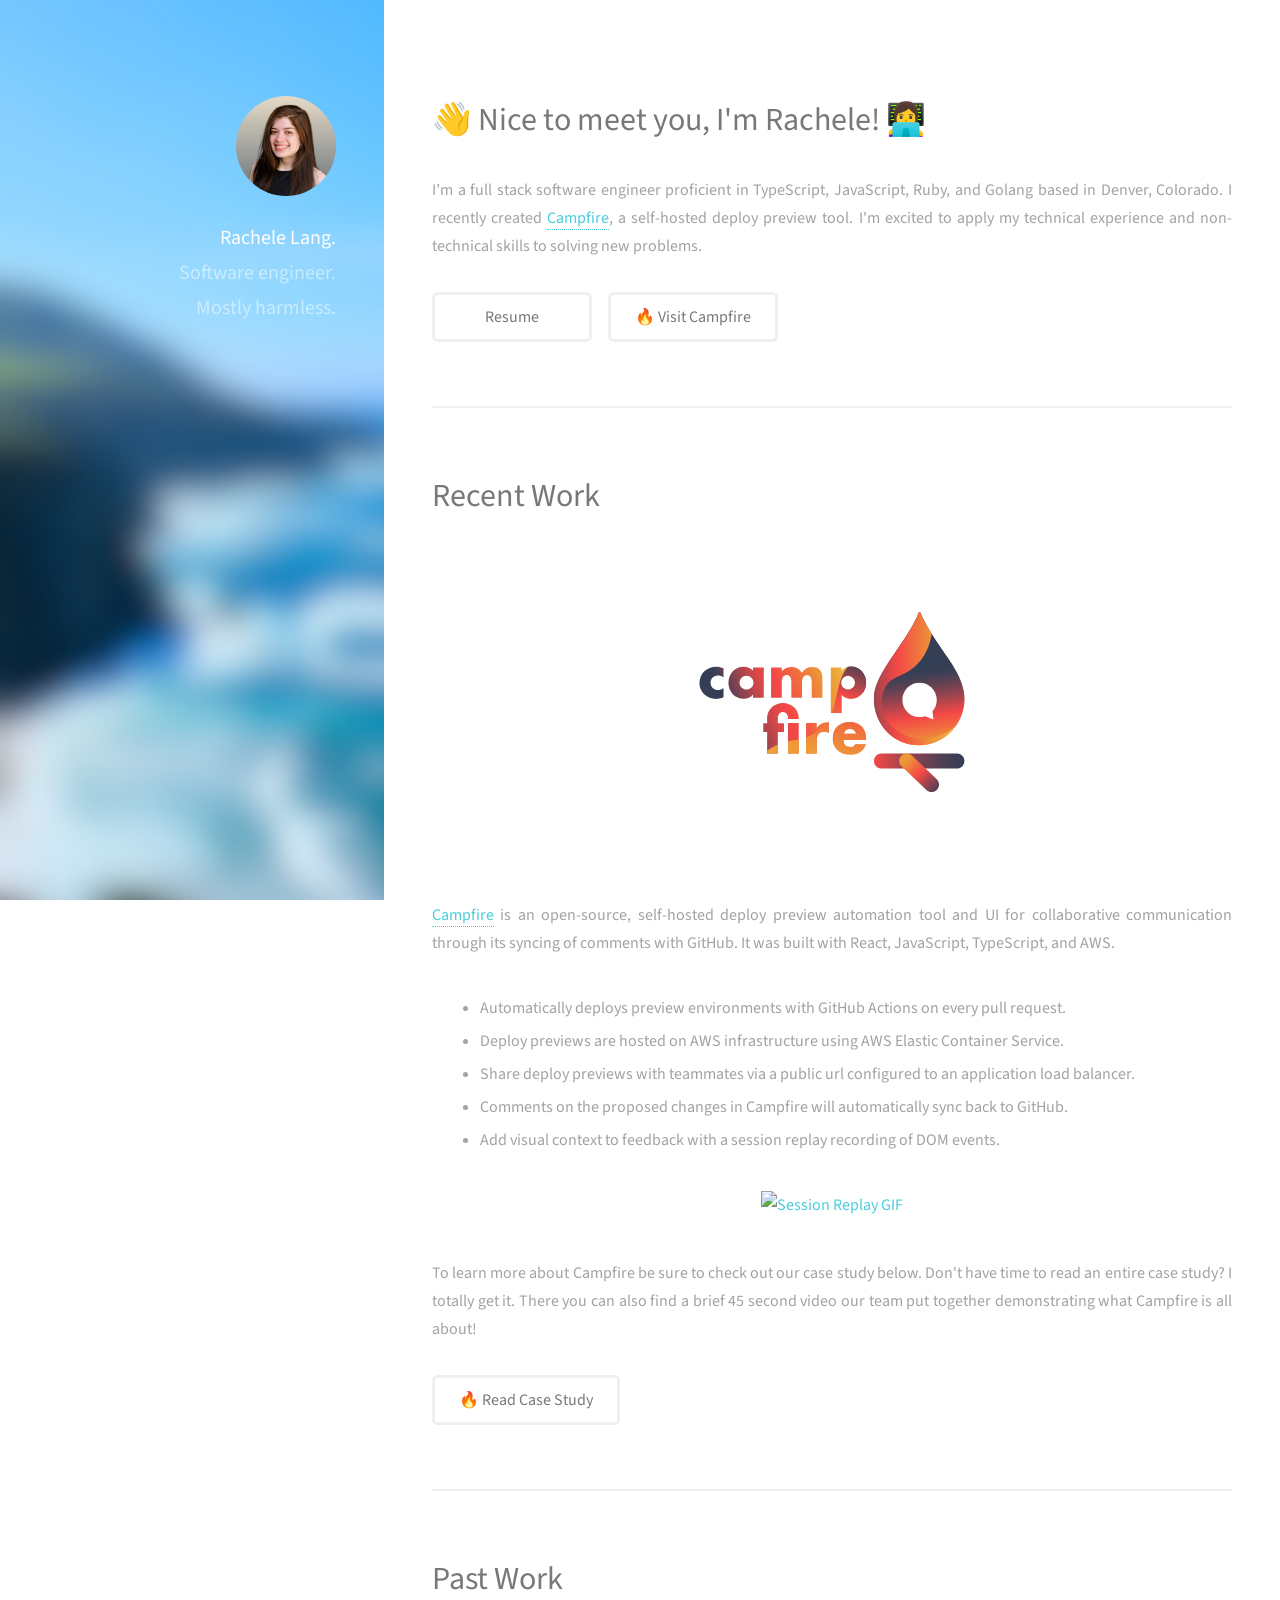
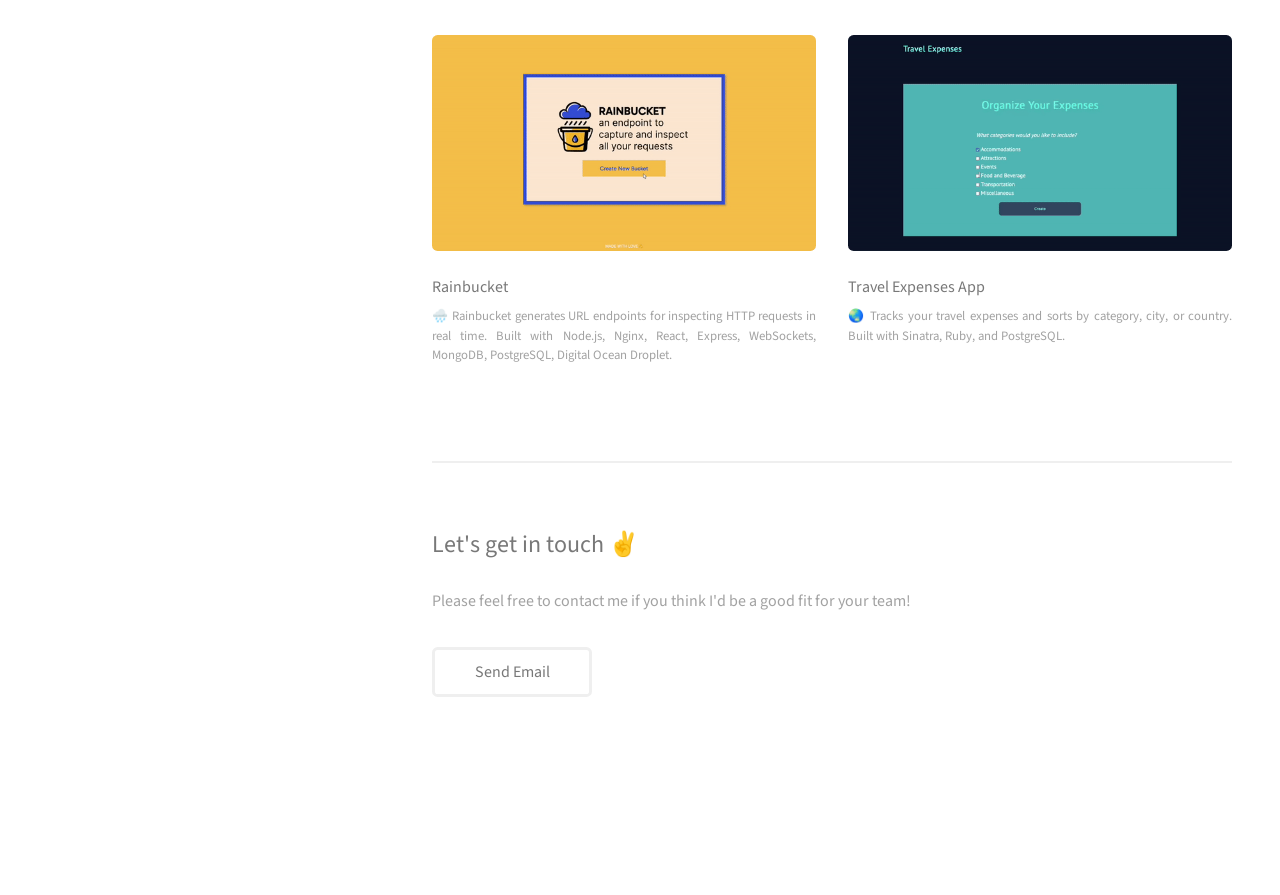
==== commit fcfce378: "link and make imgs responsive" ====
--- a/index.html
+++ b/index.html
@@ -31,10 +31,10 @@
 					<header class="major">
 						<h2>👋 Nice to meet you, I'm Rachele! 👩‍💻</h2>
 					</header>
-					<p>I’m a full stack software engineer proficient in TypeScript, JavaScript, Ruby, and Golang based in Denver, Colorado. I recently created <a href="https://campfire-previews.github.io/">Campfire</a>, a self-hosted deploy preview tool. I'm excited to apply my technical experience and non-technical skills to solving new problems.</p>
+					<p>I’m a full stack software engineer proficient in TypeScript, JavaScript, Ruby, and Golang based in Denver, Colorado. I recently created <a href="https://campfire-previews.github.io/" target="_blank">Campfire</a>, a self-hosted deploy preview tool. I'm excited to apply my technical experience and non-technical skills to solving new problems.</p>
 					<ul class="actions">
-						<li><a href="#" class="button">Resume</a></li>
-						<li><a href="https://campfire-previews.github.io/" class="button">🔥 Visit Campfire</a></li>
+						<li><a href="./assets/files/Rachele_Lang_Resume.pdf" target="_blank" class="button">Resume</a></li>
+						<li><a href="https://campfire-previews.github.io/" class="button" target="_blank">🔥 Visit Campfire</a></li>
 					</ul>
 				</section>
 
@@ -44,9 +44,9 @@
 						<h2>Recent Work</h2>
 					</header>
 					<div class="campfire-logo">
-						<img src="images/fulls/campfire-logo.svg" alt="Campfire Logo" /></a>
+						<a href="https://campfire-previews.github.io/" target="_blank"><img src="images/fulls/campfire-logo.svg" alt="Campfire Logo" /></a>
 					</div>
-					<p><a href="https://campfire-previews.github.io/">Campfire</a> is an open-source, self-hosted deploy preview automation tool and UI for collaborative communication through its syncing of comments with GitHub. It was built with React, JavaScript, TypeScript, and AWS.</p>
+					<p><a href="https://campfire-previews.github.io/" target="_blank">Campfire</a> is an open-source, self-hosted deploy preview automation tool and UI for collaborative communication through its syncing of comments with GitHub. It was built with React, JavaScript, TypeScript, and AWS.</p>
 					<ul class="feature-icons">
 						<li class="icon feature-deploy">
 							Automatically deploys preview environments with GitHub Actions on every pull request.
@@ -65,13 +65,13 @@
 						</li>
 					</ul>
 					<div class="gif">
-						<img src="images/gifs/session-replay.gif" alt="" /></a>
+						<a href="https://campfire-previews.github.io" target="_blank"><img src="images/gifs/session-replay.gif" alt="Session Replay GIF"/></a>
 					</div>
 					<p>
 						To learn more about Campfire be sure to check out our case study below. Don't have time to read an entire case study? I totally get it. There you can also find a brief 45 second video our team put together demonstrating what Campfire is all about!
 					</p>
 					<ul class="actions">
-						<li><a href="https://campfire-previews.github.io/" class="button">🔥 Read Case Study</a></li>
+						<li><a href="https://campfire-previews.github.io/" class="button" target="_blank">🔥 Read Case Study</a></li>
 					</ul>
 				</section>
 
@@ -119,8 +119,8 @@
 			<footer id="footer">
 				<div class="inner">
 					<ul class="icons">
-						<li><a href="https://www.linkedin.com/in/rachele-lang-1528362b2" class="icon brands fa-linkedin-in"><span class="label">Twitter</span></a></li>
-						<li><a href="https://github.com/ramlang" class="icon brands fa-github"><span class="label">Github</span></a></li>
+						<li><a href="https://www.linkedin.com/in/rachele-lang-1528362b2" class="icon brands fa-linkedin-in" target="_blank"><span class="label">LinkedIn</span></a></li>
+						<li><a href="https://github.com/ramlang" class="icon brands fa-github" target="_blank"><span class="label">Github</span></a></li>
 						<li><a href="mailto: ramlang@proton.me" target="_blank" class="icon solid fa-envelope"><span class="label">Email</span></a></li>
 					</ul>
 					<ul class="copyright">
--- a/assets/css/main.css
+++ b/assets/css/main.css
@@ -2647,25 +2647,41 @@
 				padding-top: 0;
 			}
 
-				div.campfire-logo {
-					display: flex;
-				}
-
-				.campfire-logo {
-					max-height: 300px;
-					margin-top: 0;
-					padding-top: 0;
-				}
+			.campfire-logo {
+				display: flex;
+				justify-content: center;
+				margin-bottom: 40px;
+			}
+
+			.campfire-logo a {
+				max-width: 300px;
+				width: 100%;
+				border: none;
+			}
+
+			.campfire-logo img {
+				max-width: 300px;
+				width: 100%;
+				height: auto;
+				margin-top: 0;
+				padding: 0;
+			}
 
 				.gif {
 					display: flex;
 					justify-content: center;
+					margin-bottom: 40px;
+				}
+
+				.gif a {
+					border: none;
 				}
 
 				.gif img {
-					max-height: 350px;
+					max-width: 600px;
+					width: 100%;
+					height: auto;
 					margin-top: 0;
-					margin-bottom: 40px;
 					padding: 0;
 				}
 
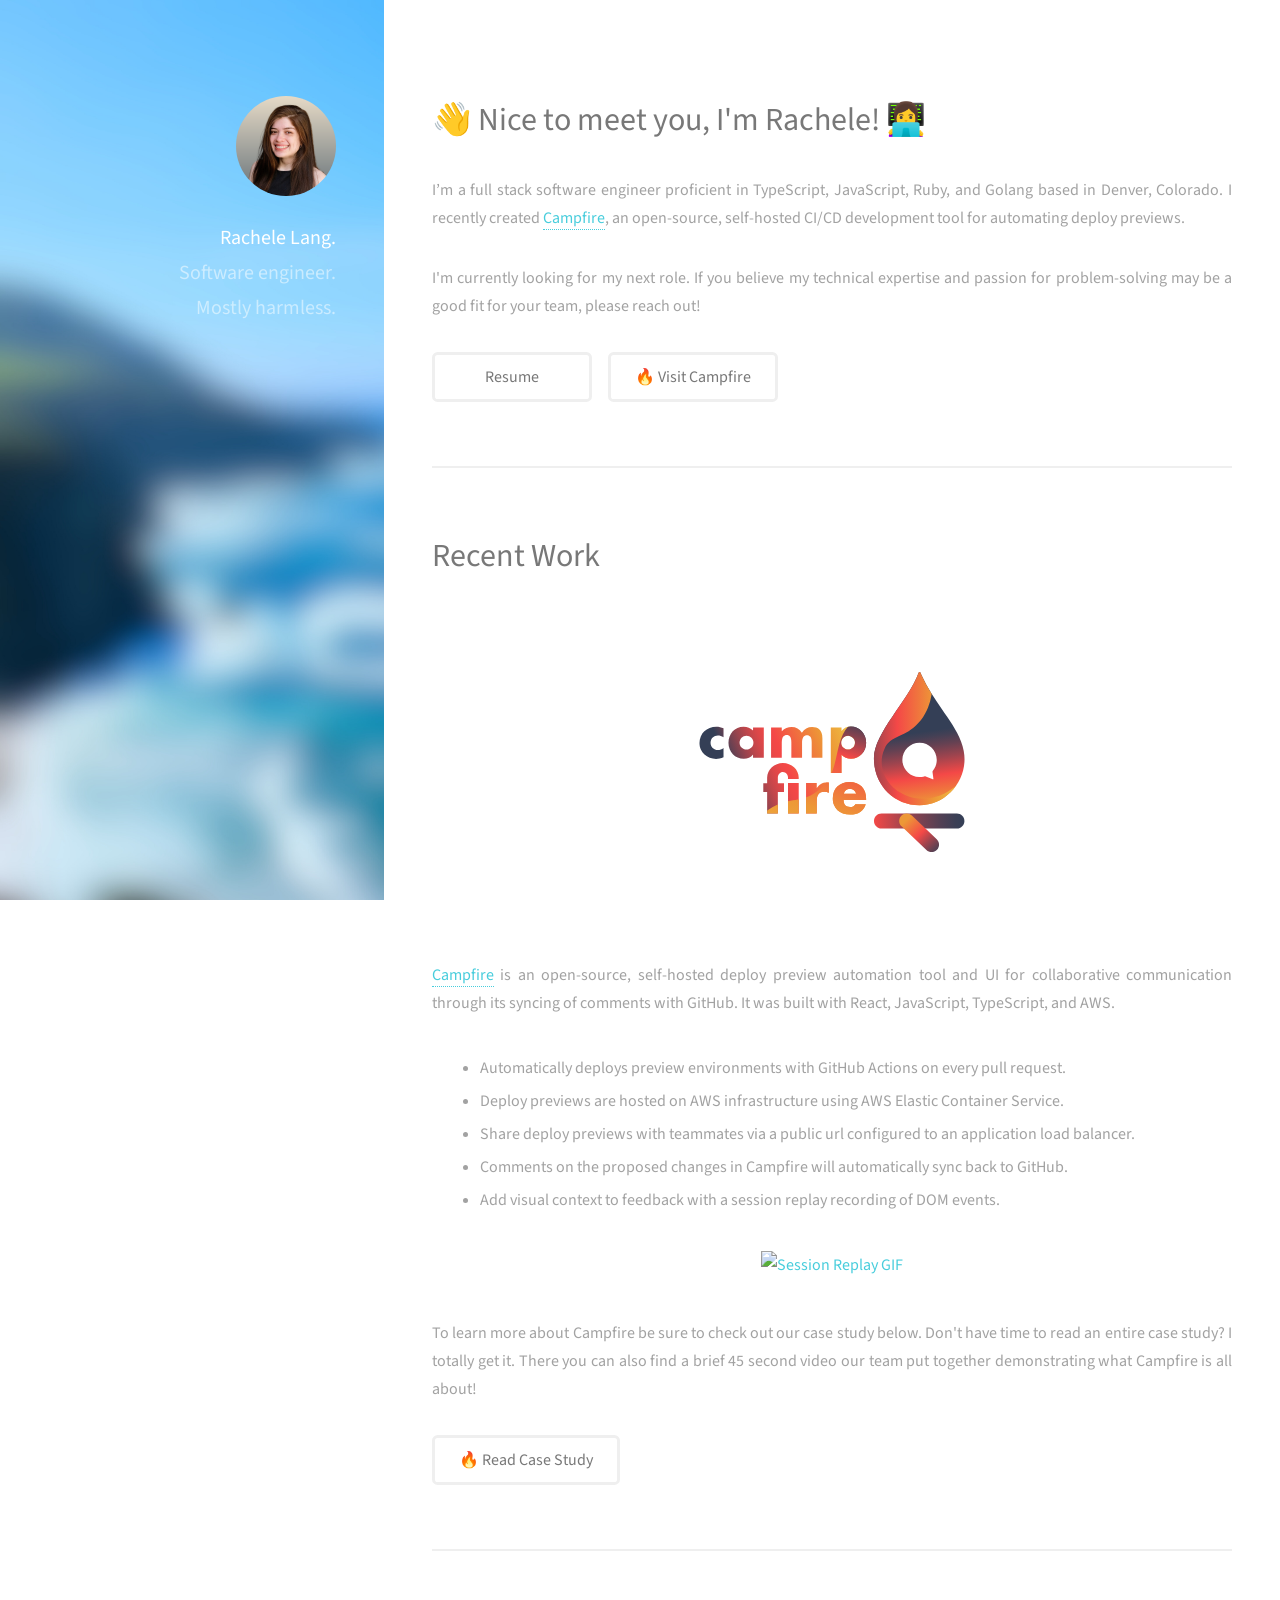
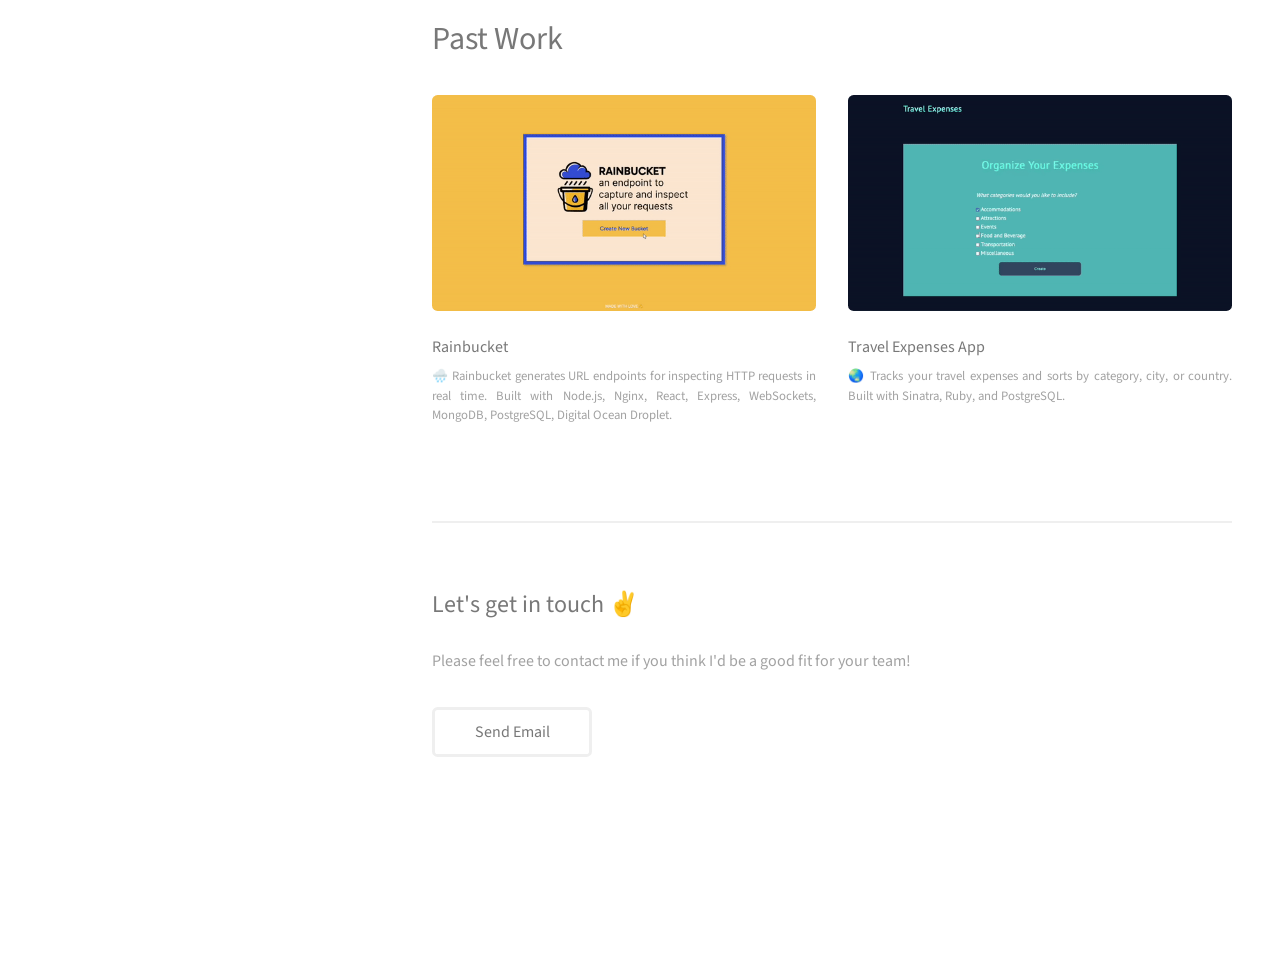
==== commit dae96edc: "updated about me" ====
--- a/index.html
+++ b/index.html
@@ -31,7 +31,8 @@
 					<header class="major">
 						<h2>👋 Nice to meet you, I'm Rachele! 👩‍💻</h2>
 					</header>
-					<p>I’m a full stack software engineer proficient in TypeScript, JavaScript, Ruby, and Golang based in Denver, Colorado. I recently created <a href="https://campfire-previews.github.io/" target="_blank">Campfire</a>, a self-hosted deploy preview tool. I'm excited to apply my technical experience and non-technical skills to solving new problems.</p>
+					<p>I’m a full stack software engineer proficient in TypeScript, JavaScript, Ruby, and Golang based in Denver, Colorado. I recently created <a href="https://campfire-previews.github.io/" target="_blank">Campfire</a>, an open-source, self-hosted CI/CD development tool for automating deploy previews.</p>
+					<p> I'm currently looking for my next role. If you believe my technical expertise and passion for problem-solving may be a good fit for your team, please reach out!</p>
 					<ul class="actions">
 						<li><a href="./assets/files/Rachele_Lang_Resume.pdf" target="_blank" class="button">Resume</a></li>
 						<li><a href="https://campfire-previews.github.io/" class="button" target="_blank">🔥 Visit Campfire</a></li>
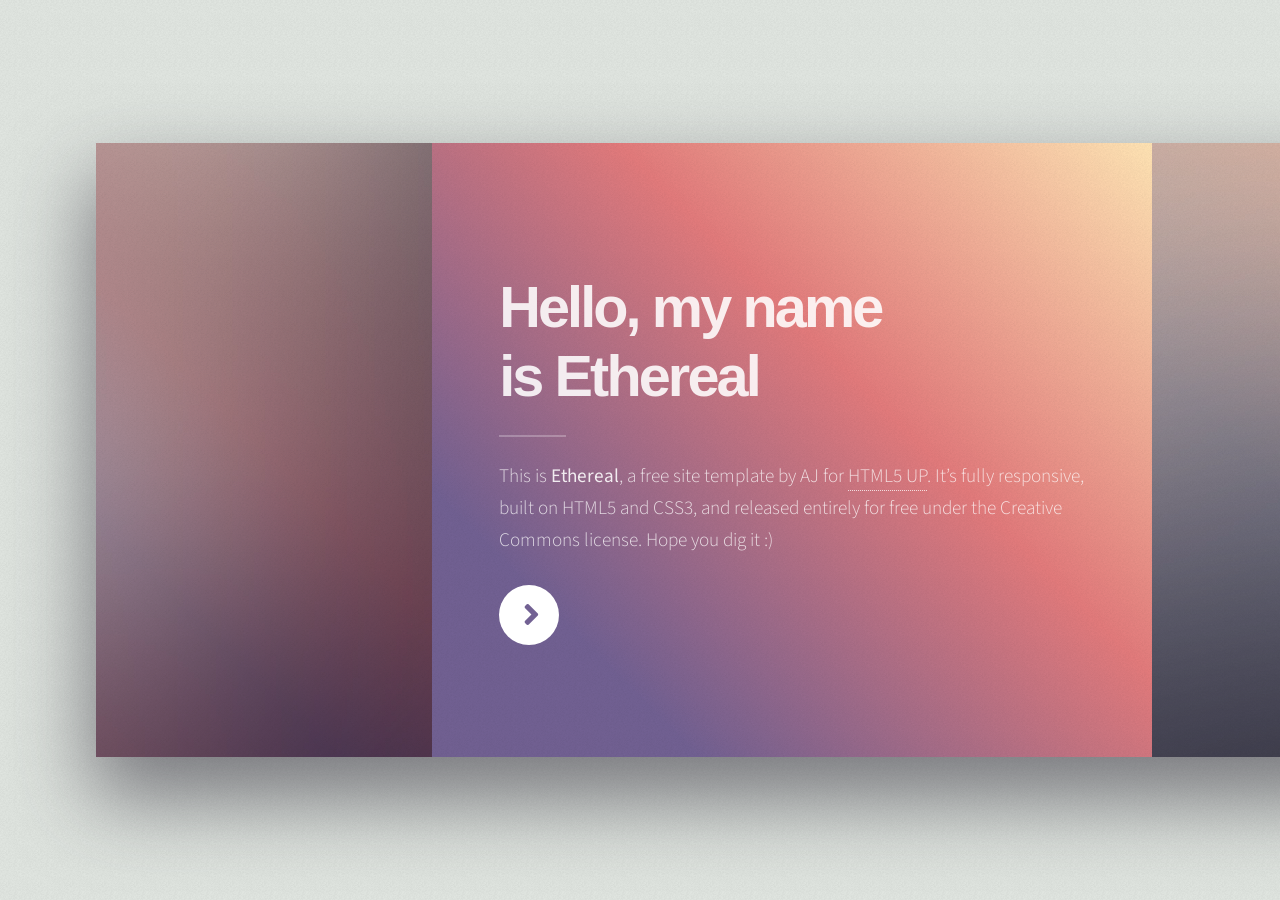
==== commit 108fd8a0: "switched to ethereal html5 theme" ====
--- a/index.html
+++ b/index.html
@@ -1,141 +1,423 @@
 <!DOCTYPE HTML>
 <!--
-	Strata by HTML5 UP
+	Ethereal by HTML5 UP
 	html5up.net | @ajlkn
 	Free for personal and commercial use under the CCA 3.0 license (html5up.net/license)
 -->
 <html>
 	<head>
-		<title>Rachele Lang</title>
+		<title>Ethereal by HTML5 UP</title>
 		<meta charset="utf-8" />
 		<meta name="viewport" content="width=device-width, initial-scale=1, user-scalable=no" />
 		<link rel="stylesheet" href="assets/css/main.css" />
+		<noscript><link rel="stylesheet" href="assets/css/noscript.css" /></noscript>
 	</head>
 	<body class="is-preload">
 
-		<!-- Header -->
-			<header id="header">
-				<div class="inner">
-					<a href="#" class="image avatar"><img src="images/avatar.png" alt="" /></a>
-					<h1><strong>Rachele Lang. </strong></h1>
-					<h1>Software engineer.</h1>
-					<h1>Mostly harmless.</h1>
-					</h1>
-				</div>
-			</header>
-
-		<!-- Main -->
-			<div id="main">
-				<!-- One -->
-				<section id="one">
-					<header class="major">
-						<h2>👋 Nice to meet you, I'm Rachele! 👩‍💻</h2>
-					</header>
-					<p>I’m a full stack software engineer proficient in TypeScript, JavaScript, Ruby, and Golang based in Denver, Colorado. I recently created <a href="https://campfire-previews.github.io/" target="_blank">Campfire</a>, an open-source, self-hosted CI/CD development tool for automating deploy previews.</p>
-					<p> I'm currently looking for my next role. If you believe my technical expertise and passion for problem-solving may be a good fit for your team, please reach out!</p>
-					<ul class="actions">
-						<li><a href="./assets/files/Rachele_Lang_Resume.pdf" target="_blank" class="button">Resume</a></li>
-						<li><a href="https://campfire-previews.github.io/" class="button" target="_blank">🔥 Visit Campfire</a></li>
-					</ul>
-				</section>
-
-				<!-- Two -->
-				<section id="two">
-					<header class="major">
-						<h2>Recent Work</h2>
-					</header>
-					<div class="campfire-logo">
-						<a href="https://campfire-previews.github.io/" target="_blank"><img src="images/fulls/campfire-logo.svg" alt="Campfire Logo" /></a>
+		<!-- Page Wrapper -->
+			<div id="page-wrapper">
+
+				<!-- Wrapper -->
+					<div id="wrapper">
+
+						<!-- Panel (Banner) -->
+							<section class="panel banner right">
+								<div class="content color0 span-3-75">
+									<h1 class="major">Hello, my name<br />
+									is Ethereal</h1>
+									<p>This is <strong>Ethereal</strong>, a free site template by AJ for <a href="https://html5up.net">HTML5 UP</a>. It’s fully responsive, built on HTML5 and CSS3, and released entirely for free under the Creative Commons license. Hope you dig it :)</p>
+									<ul class="actions">
+										<li><a href="#first" class="button primary color1 circle icon solid fa-angle-right">Next</a></li>
+									</ul>
+								</div>
+								<div class="image filtered span-1-75" data-position="25% 25%">
+									<img src="images/pic01.jpg" alt="" />
+								</div>
+							</section>
+
+						<!-- Panel (Spotlight) -->
+							<section class="panel spotlight medium right" id="first">
+								<div class="content span-7">
+									<h2 class="major">Sed etiam aenean</h2>
+									<p>Mauris et ligula arcu. Proin dapibus convallis accumsan. Lorem maximus hendrerit orci, sit amet elementum massa hendrerit sed. Donec et ullamcorper ligula. Suspendisse amet potenti. Ut pretium libero eleifend euismod sed tristique. Quisque dictum magna risus, id ultricies justo sagittis vitae. Sed id odio tempor, porttitor elit amet, gravida hendrerit fringilla lorem ipsum dolor.</p>
+								</div>
+								<div class="image filtered tinted" data-position="top left">
+									<img src="images/pic02.jpg" alt="" />
+								</div>
+							</section>
+
+						<!-- Panel -->
+							<section class="panel color1">
+								<div class="intro joined">
+									<h2 class="major">Amet lorem</h2>
+									<p>Sed vel nibh libero. Mauris et lorem pharetra massa lorem turpis congue pulvinar. Vivamus sed feugiat finibus. Duis amet bibendum amet sed. Duis mauris ex, dapibus sed ligula tempus volutpat magna etiam.</p>
+								</div>
+								<div class="inner">
+									<ul class="grid-icons three connected">
+										<li><span class="icon fa-gem"><span class="label">Lorem</span></span></li>
+										<li><span class="icon solid fa-camera-retro"><span class="label">Ipsum</span></span></li>
+										<li><span class="icon solid fa-cog"><span class="label">Dolor</span></span></li>
+										<li><span class="icon solid fa-paper-plane"><span class="label">Sit</span></span></li>
+										<li><span class="icon solid fa-chart-bar"><span class="label">Amet</span></span></li>
+										<li><span class="icon solid fa-code"><span class="label">Nullam</span></span></li>
+									</ul>
+								</div>
+							</section>
+
+						<!-- Panel (Spotlight) -->
+							<section class="panel spotlight large left">
+								<div class="content span-5">
+									<h2 class="major">Magna amet tempus</h2>
+									<p>Mauris a cursus velit. Nunc lacinia sollicitudin egestas bibendum, magna dui bibendum ex, sagittis commodo enim risus sed magna nulla. Vestibulum ut consequat velit. Curabitur vitae libero lorem. Quisque iaculis porttitor blandit. Nullam quis sagittis maximus. Sed vel nibh libero. Mauris et lorem pharetra massa lorem turpis congue pulvinar.</p>
+								</div>
+								<div class="image filtered tinted" data-position="top right">
+									<img src="images/pic03.jpg" alt="" />
+								</div>
+							</section>
+
+						<!-- Panel -->
+							<section class="panel">
+								<div class="intro color2">
+									<h2 class="major">Elit integer</h2>
+									<p>Sed vel nibh libero. Mauris et lorem pharetra massa lorem turpis congue pulvinar. Vivamus sed feugiat finibus. Duis amet bibendum amet sed. Duis mauris ex, dapibus sed ligula tempus volutpat magna etiam.</p>
+								</div>
+								<div class="gallery">
+									<div class="group span-3">
+										<a href="images/gallery/fulls/01.jpg" class="image filtered span-3" data-position="bottom"><img src="images/gallery/thumbs/01.jpg" alt="" /></a>
+										<a href="images/gallery/fulls/02.jpg" class="image filtered span-1-5" data-position="center"><img src="images/gallery/thumbs/02.jpg" alt="" /></a>
+										<a href="images/gallery/fulls/03.jpg" class="image filtered span-1-5" data-position="bottom"><img src="images/gallery/thumbs/03.jpg" alt="" /></a>
+									</div>
+									<a href="images/gallery/fulls/04.jpg" class="image filtered span-2-5" data-position="top"><img src="images/gallery/thumbs/04.jpg" alt="" /></a>
+									<div class="group span-4-5">
+										<a href="images/gallery/fulls/05.jpg" class="image filtered span-3" data-position="top"><img src="images/gallery/thumbs/05.jpg" alt="" /></a>
+										<a href="images/gallery/fulls/06.jpg" class="image filtered span-1-5" data-position="center"><img src="images/gallery/thumbs/06.jpg" alt="" /></a>
+										<a href="images/gallery/fulls/07.jpg" class="image filtered span-1-5" data-position="bottom"><img src="images/gallery/thumbs/07.jpg" alt="" /></a>
+										<a href="images/gallery/fulls/08.jpg" class="image filtered span-3" data-position="top"><img src="images/gallery/thumbs/08.jpg" alt="" /></a>
+									</div>
+									<a href="images/gallery/fulls/09.jpg" class="image filtered span-2-5" data-position="right"><img src="images/gallery/thumbs/09.jpg" alt="" /></a>
+								</div>
+							</section>
+
+						<!-- Panel -->
+							<section class="panel color4-alt">
+								<div class="intro color4">
+									<h2 class="major">Contact</h2>
+									<p>Sed vel nibh libero. Mauris et lorem pharetra massa lorem turpis congue pulvinar. Vivamus sed feugiat finibus. Duis amet bibendum amet sed. Duis mauris ex, dapibus sed ligula tempus volutpat magna etiam.</p>
+								</div>
+								<div class="inner columns divided">
+									<div class="span-3-25">
+										<form method="post" action="#">
+											<div class="fields">
+												<div class="field half">
+													<label for="name">Name</label>
+													<input type="text" name="name" id="name" />
+												</div>
+												<div class="field half">
+													<label for="email">Email</label>
+													<input type="email" name="email" id="email" />
+												</div>
+												<div class="field">
+													<label for="message">Message</label>
+													<textarea name="message" id="message" rows="4"></textarea>
+												</div>
+											</div>
+											<ul class="actions">
+												<li><input type="submit" value="Send Message" class="button primary" /></li>
+											</ul>
+										</form>
+									</div>
+									<div class="span-1-5">
+										<ul class="contact-icons color1">
+											<li class="icon brands fa-twitter"><a href="#">@untitled-tld</a></li>
+											<li class="icon brands fa-facebook-f"><a href="#">facebook.com/untitled</a></li>
+											<li class="icon brands fa-snapchat-ghost"><a href="#">@untitled-tld</a></li>
+											<li class="icon brands fa-instagram"><a href="#">@untitled-tld</a></li>
+											<li class="icon brands fa-medium-m"><a href="#">medium.com/untitled</a></li>
+										</ul>
+									</div>
+								</div>
+							</section>
+
+						<!-- Panel -->
+							<section class="panel color2-alt">
+								<div class="intro color2">
+									<h2 class="major">Elements</h2>
+									<p>Sed vel nibh libero. Mauris et lorem pharetra massa lorem turpis congue pulvinar. Vivamus sed feugiat finibus. Duis amet bibendum amet sed. Duis mauris ex, dapibus sed ligula tempus volutpat magna etiam. </p>
+								</div>
+								<div class="inner columns aligned">
+									<div class="span-2-75">
+
+										<h3 class="major">Text</h3>
+										<p>This is <b>bold</b> and this is <strong>strong</strong>. This is <i>italic</i> and this is <em>emphasized</em>.
+										This is <sup>superscript</sup> text and this is <sub>subscript</sub> text.
+										This is <u>underlined</u> and this is code: <code>for (;;) { ... }</code>. Finally, <a href="#">this is a link</a>.</p>
+
+										<h1>Heading Level 1</h1>
+										<h2>Heading Level 2</h2>
+										<h3>Heading Level 3</h3>
+										<h4>Heading Level 4</h4>
+										<h5>Heading Level 5</h5>
+										<h6>Heading Level 6</h6>
+
+									</div>
+									<div class="span-3">
+
+										<h4>Blockquote</h4>
+										<blockquote>Lorem ipsum dolor sit amet. Felis sagittis eget tempus euismod. Vestibulum ante ipsum primis in vestibulum. Blandit adipiscing eu iaculis volutpat ac adipiscing volutpat ac adipiscing faucibus.</blockquote>
+
+										<h4>Preformatted</h4>
+										<pre><code>i = 0;
+
+while (!deck.isInOrder()) {
+    print 'Iteration ' + (i++);
+    deck.shuffle();
+}
+
+print 'It took ' + i + ' iterations to sort the deck.';</code></pre>
+
+									</div>
+									<div class="span-1-25">
+
+										<h3 class="major">Lists</h3>
+
+										<h4>Unordered</h4>
+										<ul>
+											<li>Lorem ipsum dolor sit.</li>
+											<li>Dolor pulvinar etiam.</li>
+											<li>Etiam vel felis viverra.</li>
+										</ul>
+
+										<h4>Alternate</h4>
+										<ul class="alt">
+											<li>Lorem ipsum dolor sit.</li>
+											<li>Dolor pulvinar etiam.</li>
+											<li>Etiam vel felis viverra.</li>
+											<li>Felis enim feugiat.</li>
+										</ul>
+
+									</div>
+									<div class="span-1-5">
+
+										<h4>Ordered</h4>
+										<ol>
+											<li>Lorem ipsum dolor sit.</li>
+											<li>Dolor pulvinar etiam.</li>
+											<li>Etiam vel felis viverra.</li>
+											<li>Felis enim feugiat.</li>
+											<li>Etiam vel felis lorem.</li>
+										</ol>
+
+										<h4>Actions</h4>
+										<ul class="actions">
+											<li><a href="#" class="button primary color2">Default</a></li>
+											<li><a href="#" class="button">Default</a></li>
+										</ul>
+										<ul class="actions stacked">
+											<li><a href="#" class="button primary color2">Default</a></li>
+											<li><a href="#" class="button">Default</a></li>
+										</ul>
+
+									</div>
+									<div class="span-1-25">
+
+										<h4>Icons</h4>
+										<ul class="icons">
+											<li><a href="#" class="icon brands fa-twitter"><span class="label">Twitter</span></a></li>
+											<li><a href="#" class="icon brands fa-facebook-f"><span class="label">Facebook</span></a></li>
+											<li><a href="#" class="icon brands fa-instagram"><span class="label">Instagram</span></a></li>
+											<li><a href="#" class="icon brands fa-github"><span class="label">GitHub</span></a></li>
+											<li><a href="#" class="icon brands fa-medium-m"><span class="label">Medium</span></a></li>
+										</ul>
+
+										<h4>Contact Icons</h4>
+										<ul class="contact-icons color2">
+											<li class="icon brands fa-twitter"><a href="#">Twitter</a></li>
+											<li class="icon brands fa-facebook-f"><a href="#">Facebook</a></li>
+											<li class="icon brands fa-instagram"><a href="#">Instagram</a></li>
+											<li class="icon brands fa-github"><a href="#">GitHub</a></li>
+											<li class="icon brands fa-medium-m"><a href="#">Medium</a></li>
+										</ul>
+
+									</div>
+									<div class="span-3">
+										<h3 class="major">Table</h3>
+										<h4>Default</h4>
+										<div class="table-wrapper">
+											<table>
+												<thead>
+													<tr>
+														<th>Name</th>
+														<th>Description</th>
+														<th>Price</th>
+													</tr>
+												</thead>
+												<tbody>
+													<tr>
+														<td>Item One</td>
+														<td>Ante turpis integer aliquet porttitor.</td>
+														<td>29.99</td>
+													</tr>
+													<tr>
+														<td>Item Two</td>
+														<td>Vis ac commodo adipiscing arcu aliquet.</td>
+														<td>19.99</td>
+													</tr>
+													<tr>
+														<td>Item Three</td>
+														<td> Morbi faucibus arcu accumsan lorem.</td>
+														<td>29.99</td>
+													</tr>
+													<tr>
+														<td>Item Four</td>
+														<td>Vitae integer tempus condimentum.</td>
+														<td>19.99</td>
+													</tr>
+												</tbody>
+												<tfoot>
+													<tr>
+														<td colspan="2"></td>
+														<td>100.00</td>
+													</tr>
+												</tfoot>
+											</table>
+										</div>
+									</div>
+									<div class="span-3">
+										<h4>Alternate</h4>
+										<div class="table-wrapper">
+											<table class="alt">
+												<thead>
+													<tr>
+														<th>Name</th>
+														<th>Description</th>
+														<th>Price</th>
+													</tr>
+												</thead>
+												<tbody>
+													<tr>
+														<td>Item One</td>
+														<td>Ante turpis integer aliquet porttitor.</td>
+														<td>29.99</td>
+													</tr>
+													<tr>
+														<td>Item Two</td>
+														<td>Vis ac commodo adipiscing arcu aliquet.</td>
+														<td>19.99</td>
+													</tr>
+													<tr>
+														<td>Item Three</td>
+														<td> Morbi faucibus arcu accumsan lorem.</td>
+														<td>29.99</td>
+													</tr>
+													<tr>
+														<td>Item Four</td>
+														<td>Vitae integer tempus condimentum.</td>
+														<td>19.99</td>
+													</tr>
+													<tr>
+														<td>Item Five</td>
+														<td>Ante turpis integer aliquet porttitor.</td>
+														<td>29.99</td>
+													</tr>
+												</tbody>
+												<tfoot>
+													<tr>
+														<td colspan="2"></td>
+														<td>100.00</td>
+													</tr>
+												</tfoot>
+											</table>
+										</div>
+									</div>
+									<div class="span-2-25">
+										<h3 class="major">Buttons</h3>
+										<ul class="actions">
+											<li><a href="#" class="button primary color2">Primary</a></li>
+											<li><a href="#" class="button">Default</a></li>
+										</ul>
+										<ul class="actions">
+											<li><a href="#" class="button">Default</a></li>
+											<li><a href="#" class="button large">Large</a></li>
+											<li><a href="#" class="button small">Small</a></li>
+										</ul>
+										<ul class="actions">
+											<li><a href="#" class="button primary color2 icon solid fa-cog">Icon</a></li>
+											<li><a href="#" class="button icon fa-gem">Icon</a></li>
+										</ul>
+										<ul class="actions">
+											<li><span class="button primary color2 disabled">Disabled</span></li>
+											<li><span class="button disabled">Disabled</span></li>
+										</ul>
+										<ul class="actions">
+											<li><a href="#" class="button primary color2 circle icon solid fa-cog">Icon</a></li>
+											<li><a href="#" class="button circle icon fa-gem">Icon</a></li>
+										</ul>
+									</div>
+									<div class="span-4-5">
+										<h3 class="major">Form</h3>
+										<form method="post" action="#">
+											<div class="fields">
+												<div class="field third">
+													<label for="demo-name">Name</label>
+													<input type="text" name="demo-name" id="demo-name" value="" placeholder="Jane Doe" />
+												</div>
+												<div class="field third">
+													<label for="demo-email">Email</label>
+													<input type="email" name="demo-email" id="demo-email" value="" placeholder="jane@untitled.tld" />
+												</div>
+												<div class="field third">
+													<label for="demo-category">Category</label>
+													<div class="select-wrapper">
+														<select name="demo-category" id="demo-category">
+															<option value="">-</option>
+															<option value="1">Manufacturing</option>
+															<option value="1">Shipping</option>
+															<option value="1">Administration</option>
+															<option value="1">Human Resources</option>
+														</select>
+													</div>
+												</div>
+												<div class="field quarter">
+													<input type="radio" id="demo-priority-low" name="demo-priority" class="color2" checked />
+													<label for="demo-priority-low">Low Priority</label>
+												</div>
+												<div class="field quarter">
+													<input type="radio" id="demo-priority-high" name="demo-priority" class="color2" />
+													<label for="demo-priority-high">High Priority</label>
+												</div>
+												<div class="field quarter">
+													<input type="checkbox" id="demo-copy" name="demo-copy" class="color2" />
+													<label for="demo-copy">Email a copy</label>
+												</div>
+												<div class="field quarter">
+													<input type="checkbox" id="demo-human" name="demo-human" class="color2" checked />
+													<label for="demo-human">Not a robot</label>
+												</div>
+												<div class="field">
+													<label for="demo-message">Message</label>
+													<textarea name="demo-message" id="demo-message" placeholder="Enter your message" rows="2"></textarea>
+												</div>
+											</div>
+											<ul class="actions">
+												<li><input type="submit" value="Send Message" class="primary color2" /></li>
+												<li><input type="reset" value="Reset" /></li>
+											</ul>
+										</form>
+									</div>
+								</div>
+							</section>
+
+						<!-- Copyright -->
+							<div class="copyright">&copy; Untitled. Design: <a href="https://html5up.net">HTML5 UP</a>.</div>
+
 					</div>
-					<p><a href="https://campfire-previews.github.io/" target="_blank">Campfire</a> is an open-source, self-hosted deploy preview automation tool and UI for collaborative communication through its syncing of comments with GitHub. It was built with React, JavaScript, TypeScript, and AWS.</p>
-					<ul class="feature-icons">
-						<li class="icon feature-deploy">
-							Automatically deploys preview environments with GitHub Actions on every pull request.
-						</li>
-						<li class="icon feature-aws">
-							Deploy previews are hosted on AWS infrastructure using AWS Elastic Container Service.
-						</li>
-						<li class="icon feature-share">
-							Share deploy previews with teammates via a public url configured to an application load balancer.
-						</li>
-						<li class="icon feature-github">
-							Comments on the proposed changes in Campfire will automatically sync back to GitHub.
-						</li>
-						<li class="icon feature-record">
-							Add visual context to feedback with a session replay recording of DOM events.
-						</li>
-					</ul>
-					<div class="gif">
-						<a href="https://campfire-previews.github.io" target="_blank"><img src="images/gifs/session-replay.gif" alt="Session Replay GIF"/></a>
-					</div>
-					<p>
-						To learn more about Campfire be sure to check out our case study below. Don't have time to read an entire case study? I totally get it. There you can also find a brief 45 second video our team put together demonstrating what Campfire is all about!
-					</p>
-					<ul class="actions">
-						<li><a href="https://campfire-previews.github.io/" class="button" target="_blank">🔥 Read Case Study</a></li>
-					</ul>
-				</section>
-
-				<!-- Three -->
-				<section id="three">
-					<header class="major">
-						<h2>Past Work</h2>
-					</header>
-					<div class="row">
-						<article class="col-6 col-12-xsmall work-item">
-							<!-- <a href="images/fulls/rainbucket.gif" class="image fit thumb"> -->
-								<div class="image fit rainbucket">
-									<img src="images/gifs/rainbucket.gif" alt="Rainbucket GIF" />
-								</div>
-							<!-- </a> -->
-							<h3>Rainbucket</h3>
-							<p>🌧️ Rainbucket generates URL endpoints for inspecting HTTP requests in real time. Built with Node.js, Nginx, React, Express, WebSockets, MongoDB, PostgreSQL, Digital Ocean Droplet.</p>
-						</article>
-						<article class="col-6 col-12-xsmall work-item">
-							<!-- <a href="images/fulls/02.jpg" class="image fit thumb"> -->
-								<div class="image fit rainbucket">
-									<img src="images/gifs/travel_expenses.gif" alt="Travel Expenses GIF" />
-								</div>
-							<!-- </a> -->
-							<h3>Travel Expenses App</h3>
-							<p>🌏 Tracks your travel expenses and sorts by category, city, or country. Built with Sinatra, Ruby, and PostgreSQL.</p>
-						</article>
-					</div>
-				</section>
-
-				<!-- Four -->
-				<section id="four">
-					<h2>Let's get in touch ✌️</h2>
-					<p>Please feel free to contact me if you think I'd be a good fit for your team!</p>
-					<div class="row">
-						<div class="col-8 col-12-small">
-							<ul class="actions">
-								<li><a class="button" href="mailto: ramlang@proton.me" target="_blank">Send Email</a></li>
-							</ul>
-						</div>
-				</section>
+
 			</div>
-
-		<!-- Footer -->
-			<footer id="footer">
-				<div class="inner">
-					<ul class="icons">
-						<li><a href="https://www.linkedin.com/in/rachele-lang-1528362b2" class="icon brands fa-linkedin-in" target="_blank"><span class="label">LinkedIn</span></a></li>
-						<li><a href="https://github.com/ramlang" class="icon brands fa-github" target="_blank"><span class="label">Github</span></a></li>
-						<li><a href="mailto: ramlang@proton.me" target="_blank" class="icon solid fa-envelope"><span class="label">Email</span></a></li>
-					</ul>
-					<ul class="copyright">
-						<li>&copy; Rachele Lang</li><li>Design: <a href="http://html5up.net">HTML5 UP</a></li>
-					</ul>
-				</div>
-			</footer>
 
 		<!-- Scripts -->
 			<script src="assets/js/jquery.min.js"></script>
-			<script src="assets/js/jquery.poptrox.min.js"></script>
 			<script src="assets/js/browser.min.js"></script>
 			<script src="assets/js/breakpoints.min.js"></script>
-			<script src="assets/js/util.js"></script>
 			<script src="assets/js/main.js"></script>
 
 	</body>
--- a/assets/css/main.css
+++ b/assets/css/main.css
@@ -1,10 +1,10 @@
-@import url("fontawesome-all.min.css");
-@import url("https://fonts.googleapis.com/css?family=Source+Sans+Pro:400,400italic");
-
-/*
-	Strata by HTML5 UP
-	html5up.net | @ajlkn
-	Free for personal and commercial use under the CCA 3.0 license (html5up.net/license)
+@import url(fontawesome-all.min.css);
+@import url("https://fonts.googleapis.com/css?family=Source+Sans+Pro:300,400,300i,400i");
+
+/*
+	Ethereal by HTML5 UP
+	html5up.net | @ajlkn
+	Free for personal and commercial use under the CCA 3.0 license (html5up.net/license)
 */
 
 html, body, div, span, applet, object,
@@ -72,7 +72,80 @@
 	appearance: none;
 }
 
-/* Basic */
+/* Page */
+
+	@-moz-keyframes load-spinner {
+		0% {
+			-moz-transform: rotate(0deg);
+			-webkit-transform: rotate(0deg);
+			-ms-transform: rotate(0deg);
+			transform: rotate(0deg);
+		}
+
+		100% {
+			-moz-transform: rotate(360deg);
+			-webkit-transform: rotate(360deg);
+			-ms-transform: rotate(360deg);
+			transform: rotate(360deg);
+		}
+	}
+
+	@-webkit-keyframes load-spinner {
+		0% {
+			-moz-transform: rotate(0deg);
+			-webkit-transform: rotate(0deg);
+			-ms-transform: rotate(0deg);
+			transform: rotate(0deg);
+		}
+
+		100% {
+			-moz-transform: rotate(360deg);
+			-webkit-transform: rotate(360deg);
+			-ms-transform: rotate(360deg);
+			transform: rotate(360deg);
+		}
+	}
+
+	@-ms-keyframes load-spinner {
+		0% {
+			-moz-transform: rotate(0deg);
+			-webkit-transform: rotate(0deg);
+			-ms-transform: rotate(0deg);
+			transform: rotate(0deg);
+		}
+
+		100% {
+			-moz-transform: rotate(360deg);
+			-webkit-transform: rotate(360deg);
+			-ms-transform: rotate(360deg);
+			transform: rotate(360deg);
+		}
+	}
+
+	@keyframes load-spinner {
+		0% {
+			-moz-transform: rotate(0deg);
+			-webkit-transform: rotate(0deg);
+			-ms-transform: rotate(0deg);
+			transform: rotate(0deg);
+		}
+
+		100% {
+			-moz-transform: rotate(360deg);
+			-webkit-transform: rotate(360deg);
+			-ms-transform: rotate(360deg);
+			transform: rotate(360deg);
+		}
+	}
+
+	@-ms-viewport {
+		width: device-width;
+	}
+
+	html {
+		width: 100%;
+		height: 100%;
+	}
 
 	html {
 		box-sizing: border-box;
@@ -83,8 +156,70 @@
 	}
 
 	body {
-		background: #fff;
-	}
+		display: -moz-flex;
+		display: -webkit-flex;
+		display: -ms-flex;
+		display: flex;
+		-moz-align-items: center;
+		-webkit-align-items: center;
+		-ms-align-items: center;
+		align-items: center;
+		-moz-justify-content: -moz-flex-start;
+		-webkit-justify-content: -webkit-flex-start;
+		-ms-justify-content: -ms-flex-start;
+		justify-content: flex-start;
+		-ms-overflow-style: scrollbar;
+		width: 100%;
+		height: 100%;
+		min-height: 30rem;
+		overflow: hidden;
+	}
+
+		body:before {
+			-moz-animation: load-spinner 1s infinite linear;
+			-webkit-animation: load-spinner 1s infinite linear;
+			-ms-animation: load-spinner 1s infinite linear;
+			animation: load-spinner 1s infinite linear;
+			-moz-transition: opacity 0.25s ease;
+			-webkit-transition: opacity 0.25s ease;
+			-ms-transition: opacity 0.25s ease;
+			transition: opacity 0.25s ease;
+			-moz-transition-delay: 0s;
+			-webkit-transition-delay: 0s;
+			-ms-transition-delay: 0s;
+			transition-delay: 0s;
+			pointer-events: none;
+			content: '';
+			display: block;
+			position: absolute;
+			top: 50%;
+			left: 50%;
+			width: 4rem;
+			height: 4rem;
+			margin: -2rem 0 0 -2rem;
+			background-image: url("data:image/svg+xml;charset=utf8,%3Csvg xmlns='http://www.w3.org/2000/svg' xmlns:xlink='http://www.w3.org/1999/xlink' width='96px' height='96px' viewBox='0 0 96 96' zoomAndPan='disable'%3E%3Cstyle%3Ecircle %7Bfill: transparent%3B stroke: %232e2b37%3B stroke-width: 1.5px%3B %7D%3C/style%3E%3Cdefs%3E%3CclipPath id='corner'%3E%3Cpolygon points='0,0 48,0 48,48 96,48 96,96 0,96' /%3E%3C/clipPath%3E%3C/defs%3E%3Cg clip-path='url(%23corner)'%3E%3Ccircle cx='48' cy='48' r='32'/%3E%3C/g%3E%3C/svg%3E");
+			background-position: center;
+			background-repeat: no-repeat;
+			background-size: 4rem;
+			opacity: 0;
+		}
+
+		body:after {
+			pointer-events: none;
+			content: '';
+			display: block;
+			position: fixed;
+			top: 0;
+			left: 0;
+			width: 100%;
+			height: 100%;
+			z-index: -1;
+			background-attachment: fixed;
+			background-color: #e1e6e1;
+			background-image: url("../../images/overlay.png"), url("../../images/bg.jpg");
+			background-repeat: repeat, repeat-x;
+			background-size: 128px 128px, cover;
+		}
 
 		body.is-preload *, body.is-preload *:before, body.is-preload *:after {
 			-moz-animation: none !important;
@@ -97,32 +232,90 @@
 			transition: none !important;
 		}
 
+		body.is-preload:before {
+			-moz-transition: opacity 1s ease;
+			-webkit-transition: opacity 1s ease;
+			-ms-transition: opacity 1s ease;
+			transition: opacity 1s ease;
+			-moz-transition-delay: 0.75s;
+			-webkit-transition-delay: 0.75s;
+			-ms-transition-delay: 0.75s;
+			transition-delay: 0.75s;
+			opacity: 0.25;
+		}
+
+	@media screen and (max-width: 736px) {
+
+		html {
+			height: auto;
+		}
+
+		body {
+			height: auto;
+			overflow-x: hidden;
+			overflow-y: auto;
+		}
+
+	}
+
+	@media screen and (max-width: 480px) {
+
+		html, body {
+			min-width: 320px;
+		}
+
+	}
+
+/* Typography */
+
+	html {
+		font-size: 18pt;
+		font-size: 1vmax;
+	}
+
+		@media screen and (max-width: 1680px) {
+
+			html {
+				font-size: 12pt;
+				font-size: 1.1vmax;
+			}
+
+		}
+
+		@media screen and (max-width: 1280px) {
+
+			html {
+				font-size: 11pt;
+				font-size: 1.5vmax;
+			}
+
+		}
+
 	body, input, select, textarea {
-		color: #a2a2a2;
+		color: rgba(255, 255, 255, 0.75);
 		font-family: "Source Sans Pro", Helvetica, sans-serif;
-		font-size: 16pt;
-		font-weight: 400;
-		line-height: 1.75em;
+		font-size: 1rem;
+		font-weight: 300;
+		line-height: 1.65;
 	}
 
 	a {
-		-moz-transition: color 0.2s ease-in-out, border-color 0.2s ease-in-out;
-		-webkit-transition: color 0.2s ease-in-out, border-color 0.2s ease-in-out;
-		-ms-transition: color 0.2s ease-in-out, border-color 0.2s ease-in-out;
-		transition: color 0.2s ease-in-out, border-color 0.2s ease-in-out;
+		-moz-transition: color 0.2s ease-in-out, border-bottom-color 0.2s ease-in-out;
+		-webkit-transition: color 0.2s ease-in-out, border-bottom-color 0.2s ease-in-out;
+		-ms-transition: color 0.2s ease-in-out, border-bottom-color 0.2s ease-in-out;
+		transition: color 0.2s ease-in-out, border-bottom-color 0.2s ease-in-out;
+		color: inherit;
 		border-bottom: dotted 1px;
-		color: #48cddc;
 		text-decoration: none;
 	}
 
 		a:hover {
 			border-bottom-color: transparent;
-			color: #48cddc !important;
-			text-decoration: none;
+			color: #ffe4b4;
 		}
 
 	strong, b {
-		color: #787878;
+		color: rgba(255, 255, 255, 0.875);
 		font-weight: 400;
 	}
 
@@ -131,15 +324,20 @@
 	}
 
 	p {
-		margin: 0 0 2em 0;
-		text-align: justify;
-	}
+		margin: 0 0 1.5rem 0;
+	}
+
+		body.is-ie p {
+			width: 100%;
+		}
 
 	h1, h2, h3, h4, h5, h6 {
-		color: #787878;
-		font-weight: 400;
-		line-height: 1em;
-		margin: 0 0 1em 0;
+		color: rgba(255, 255, 255, 0.875);
+		font-family: Arial, Helvetica, sans-serif;
+		font-weight: 700;
+		line-height: 1.3;
+		margin: 0 0 0.75rem 0;
+		letter-spacing: -0.05em;
 	}
 
 		h1 a, h2 a, h3 a, h4 a, h5 a, h6 a {
@@ -147,88 +345,118 @@
 			text-decoration: none;
 		}
 
+	h1.major, h2.major, h3.major {
+		position: relative;
+	}
+
+		h1.major:after, h2.major:after, h3.major:after {
+			content: '';
+			position: absolute;
+			left: 0;
+			width: 3.5rem;
+			height: 0.1rem;
+			background-color: rgba(255, 255, 255, 0.25);
+		}
+
 	h1 {
-		font-size: 2em;
-		line-height: 1.5em;
-	}
+		font-size: 3rem;
+		line-height: 1.2;
+	}
+
+		h1.major {
+			margin: 0 0 2.625rem 0;
+		}
+
+			h1.major:after {
+				bottom: -1.325rem;
+			}
 
 	h2 {
-		font-size: 1.5em;
-		line-height: 1.5em;
-	}
+		font-size: 1.75rem;
+		line-height: 1.2;
+	}
+
+		h2.major {
+			margin: 0 0 1.9875rem 0;
+		}
+
+			h2.major:after {
+				bottom: -1.2rem;
+			}
 
 	h3 {
-		font-size: 1.25em;
-		line-height: 1.5em;
-	}
+		font-size: 1.325rem;
+	}
+
+		h3.major {
+			margin: 0 0 1.875rem 0;
+		}
+
+			h3.major:after {
+				bottom: -0.75rem;
+			}
 
 	h4 {
-		font-size: 1.1em;
-		line-height: 1.5em;
+		font-size: 1rem;
 	}
 
 	h5 {
-		font-size: 0.9em;
-		line-height: 1.5em;
+		font-size: 0.9rem;
 	}
 
 	h6 {
-		font-size: 0.7em;
-		line-height: 1.5em;
+		font-size: 0.7rem;
 	}
 
 	sub {
-		font-size: 0.8em;
+		font-size: 0.8rem;
 		position: relative;
-		top: 0.5em;
+		top: 0.5rem;
 	}
 
 	sup {
-		font-size: 0.8em;
+		font-size: 0.8rem;
 		position: relative;
-		top: -0.5em;
-	}
-
-	hr {
-		border: 0;
-		border-bottom: solid 2px #efefef;
-		margin: 2em 0;
-	}
-
-		hr.major {
-			margin: 3em 0;
-		}
+		top: -0.5rem;
+	}
 
 	blockquote {
-		border-left: solid 6px #efefef;
+		border-left: solid 0.25rem rgba(255, 255, 255, 0.25);
 		font-style: italic;
-		margin: 0 0 2em 0;
-		padding: 0.5em 0 0.5em 1.5em;
+		margin: 0 0 1.5rem 0;
+		padding: 0.375rem 0 0.375rem 1.5rem;
 	}
 
 	code {
-		background: #f7f7f7;
-		border-radius: 0.35em;
-		border: solid 2px #efefef;
+		background: rgba(255, 255, 255, 0.075);
+		border-radius: 0.25rem;
 		font-family: "Courier New", monospace;
-		font-size: 0.9em;
-		margin: 0 0.25em;
-		padding: 0.25em 0.65em;
+		font-size: 0.8rem;
+		margin: 0 0.25rem;
+		padding: 0.25rem 0.65rem;
 	}
 
 	pre {
 		-webkit-overflow-scrolling: touch;
 		font-family: "Courier New", monospace;
-		font-size: 0.9em;
-		margin: 0 0 2em 0;
+		font-size: 0.8rem;
+		margin: 0 0 1.5rem 0;
+		white-space: pre-wrap;
 	}
 
 		pre code {
 			display: block;
-			line-height: 1.75em;
-			padding: 1em 1.5em;
+			line-height: 1.625;
+			padding: 1rem 1.5rem;
 			overflow-x: auto;
-		}
+			margin: 0;
+		}
+
+	hr {
+		border: 0;
+		border-bottom: solid 2px rgba(255, 255, 255, 0.25);
+		margin: 1.875rem 0;
+	}
 
 	.align-left {
 		text-align: left;
@@ -242,1589 +470,176 @@
 		text-align: right;
 	}
 
-/* Container */
-
-	.container {
-		margin: 0 auto;
-		max-width: calc(100% - 4em);
-		width: 100%;
-	}
-
-		.container.xsmall {
-			width: 25%;
-		}
-
-		.container.small {
-			width: 50%;
-		}
-
-		.container.medium {
-			width: 75%;
-		}
-
-		.container.large {
-			width: 125%;
-		}
-
-		.container.xlarge {
-			width: 150%;
-		}
-
-		.container.max {
-			width: 100%;
-		}
-
-		@media screen and (max-width: 980px) {
-
-			.container {
-				width: 100% !important;
-				max-width: 100% !important;
-			}
-
-		}
-
-		@media screen and (max-width: 480px) {
-
-			.container {
-				max-width: calc(100% - 3em);
-			}
-
-		}
-
-/* Row */
-
-	.row {
-		display: flex;
-		flex-wrap: wrap;
-		box-sizing: border-box;
-		align-items: stretch;
-	}
-
-		.row > * {
-			box-sizing: border-box;
-		}
-
-		.row.gtr-uniform > * > :last-child {
+	@media screen and (max-width: 736px) {
+
+		html {
+			font-size: 12pt;
+		}
+
+		h1 {
+			font-size: 2.25rem;
+			line-height: 1.2;
+		}
+
+			h1.major {
+				margin: 0 0 2.625rem 0;
+			}
+
+				h1.major:after {
+					bottom: -1.325rem;
+				}
+
+		h2 {
+			font-size: 1.5rem;
+			line-height: 1.2;
+		}
+
+			h2.major {
+				margin: 0 0 1.9875rem 0;
+			}
+
+				h2.major:after {
+					bottom: -1.2rem;
+				}
+
+		h3 {
+			font-size: 1rem;
+		}
+
+			h3.major {
+				margin: 0 0 1.875rem 0;
+			}
+
+				h3.major:after {
+					bottom: -0.75rem;
+				}
+
+		h4 {
+			font-size: 1rem;
+		}
+
+		h5 {
+			font-size: 0.9rem;
+		}
+
+		h6 {
+			font-size: 0.7rem;
+		}
+
+		h1 br, h2 br, h3 br, h4 br, h5 br, h6 br {
+			display: none;
+		}
+
+	}
+
+	@media screen and (max-width: 360px) {
+
+		html {
+			font-size: 11pt;
+		}
+
+	}
+
+/* Form */
+
+	form {
+		margin: 0 0 1.5rem 0;
+	}
+
+		form > :last-child {
 			margin-bottom: 0;
 		}
 
-		.row.aln-left {
-			justify-content: flex-start;
-		}
-
-		.row.aln-center {
-			justify-content: center;
-		}
-
-		.row.aln-right {
-			justify-content: flex-end;
-		}
-
-		.row.aln-top {
-			align-items: flex-start;
-		}
-
-		.row.aln-middle {
-			align-items: center;
-		}
-
-		.row.aln-bottom {
-			align-items: flex-end;
-		}
-
-		.row > .imp {
-			order: -1;
-		}
-
-		.row > .col-1 {
-			width: 8.33333%;
-		}
-
-		.row > .off-1 {
-			margin-left: 8.33333%;
-		}
-
-		.row > .col-2 {
-			width: 16.66667%;
-		}
-
-		.row > .off-2 {
-			margin-left: 16.66667%;
-		}
-
-		.row > .col-3 {
-			width: 25%;
-		}
-
-		.row > .off-3 {
-			margin-left: 25%;
-		}
-
-		.row > .col-4 {
-			width: 33.33333%;
-		}
-
-		.row > .off-4 {
-			margin-left: 33.33333%;
-		}
-
-		.row > .col-5 {
-			width: 41.66667%;
-		}
-
-		.row > .off-5 {
-			margin-left: 41.66667%;
-		}
-
-		.row > .col-6 {
-			width: 50%;
-		}
-
-		.row > .off-6 {
-			margin-left: 50%;
-		}
-
-		.row > .col-7 {
-			width: 58.33333%;
-		}
-
-		.row > .off-7 {
-			margin-left: 58.33333%;
-		}
-
-		.row > .col-8 {
-			width: 66.66667%;
-		}
-
-		.row > .off-8 {
-			margin-left: 66.66667%;
-		}
-
-		.row > .col-9 {
-			width: 75%;
-		}
-
-		.row > .off-9 {
-			margin-left: 75%;
-		}
-
-		.row > .col-10 {
-			width: 83.33333%;
-		}
-
-		.row > .off-10 {
-			margin-left: 83.33333%;
-		}
-
-		.row > .col-11 {
-			width: 91.66667%;
-		}
-
-		.row > .off-11 {
-			margin-left: 91.66667%;
-		}
-
-		.row > .col-12 {
-			width: 100%;
-		}
-
-		.row > .off-12 {
-			margin-left: 100%;
-		}
-
-		.row.gtr-0 {
-			margin-top: 0;
-			margin-left: 0em;
-		}
-
-			.row.gtr-0 > * {
-				padding: 0 0 0 0em;
-			}
-
-			.row.gtr-0.gtr-uniform {
-				margin-top: 0em;
-			}
-
-				.row.gtr-0.gtr-uniform > * {
-					padding-top: 0em;
-				}
-
-		.row.gtr-25 {
-			margin-top: 0;
-			margin-left: -0.625em;
-		}
-
-			.row.gtr-25 > * {
-				padding: 0 0 0 0.625em;
-			}
-
-			.row.gtr-25.gtr-uniform {
-				margin-top: -0.625em;
-			}
-
-				.row.gtr-25.gtr-uniform > * {
-					padding-top: 0.625em;
-				}
-
-		.row.gtr-50 {
-			margin-top: 0;
-			margin-left: -1.25em;
-		}
-
-			.row.gtr-50 > * {
-				padding: 0 0 0 1.25em;
-			}
-
-			.row.gtr-50.gtr-uniform {
-				margin-top: -1.25em;
-			}
-
-				.row.gtr-50.gtr-uniform > * {
-					padding-top: 1.25em;
-				}
-
-		.row {
-			margin-top: 0;
-			margin-left: -2.5em;
-		}
-
-			.row > * {
-				padding: 0 0 0 2.5em;
-			}
-
-			.row.gtr-uniform {
-				margin-top: -2.5em;
-			}
-
-				.row.gtr-uniform > * {
-					padding-top: 2.5em;
-				}
-
-		.row.gtr-150 {
-			margin-top: 0;
-			margin-left: -3.75em;
-		}
-
-			.row.gtr-150 > * {
-				padding: 0 0 0 3.75em;
-			}
-
-			.row.gtr-150.gtr-uniform {
-				margin-top: -3.75em;
-			}
-
-				.row.gtr-150.gtr-uniform > * {
-					padding-top: 3.75em;
-				}
-
-		.row.gtr-200 {
-			margin-top: 0;
-			margin-left: -5em;
-		}
-
-			.row.gtr-200 > * {
-				padding: 0 0 0 5em;
-			}
-
-			.row.gtr-200.gtr-uniform {
-				margin-top: -5em;
-			}
-
-				.row.gtr-200.gtr-uniform > * {
-					padding-top: 5em;
-				}
-
-		@media screen and (max-width: 1800px) {
-
-			.row {
-				display: flex;
-				flex-wrap: wrap;
-				box-sizing: border-box;
-				align-items: stretch;
-			}
-
-				.row > * {
-					box-sizing: border-box;
-				}
-
-				.row.gtr-uniform > * > :last-child {
-					margin-bottom: 0;
-				}
-
-				.row.aln-left {
-					justify-content: flex-start;
-				}
-
-				.row.aln-center {
-					justify-content: center;
-				}
-
-				.row.aln-right {
-					justify-content: flex-end;
-				}
-
-				.row.aln-top {
-					align-items: flex-start;
-				}
-
-				.row.aln-middle {
-					align-items: center;
-				}
-
-				.row.aln-bottom {
-					align-items: flex-end;
-				}
-
-				.row > .imp-xlarge {
-					order: -1;
-				}
-
-				.row > .col-1-xlarge {
-					width: 8.33333%;
-				}
-
-				.row > .off-1-xlarge {
-					margin-left: 8.33333%;
-				}
-
-				.row > .col-2-xlarge {
-					width: 16.66667%;
-				}
-
-				.row > .off-2-xlarge {
-					margin-left: 16.66667%;
-				}
-
-				.row > .col-3-xlarge {
-					width: 25%;
-				}
-
-				.row > .off-3-xlarge {
-					margin-left: 25%;
-				}
-
-				.row > .col-4-xlarge {
-					width: 33.33333%;
-				}
-
-				.row > .off-4-xlarge {
-					margin-left: 33.33333%;
-				}
-
-				.row > .col-5-xlarge {
-					width: 41.66667%;
-				}
-
-				.row > .off-5-xlarge {
-					margin-left: 41.66667%;
-				}
-
-				.row > .col-6-xlarge {
-					width: 50%;
-				}
-
-				.row > .off-6-xlarge {
-					margin-left: 50%;
-				}
-
-				.row > .col-7-xlarge {
-					width: 58.33333%;
-				}
-
-				.row > .off-7-xlarge {
-					margin-left: 58.33333%;
-				}
-
-				.row > .col-8-xlarge {
-					width: 66.66667%;
-				}
-
-				.row > .off-8-xlarge {
-					margin-left: 66.66667%;
-				}
-
-				.row > .col-9-xlarge {
-					width: 75%;
-				}
-
-				.row > .off-9-xlarge {
-					margin-left: 75%;
-				}
-
-				.row > .col-10-xlarge {
-					width: 83.33333%;
-				}
-
-				.row > .off-10-xlarge {
-					margin-left: 83.33333%;
-				}
-
-				.row > .col-11-xlarge {
-					width: 91.66667%;
-				}
-
-				.row > .off-11-xlarge {
-					margin-left: 91.66667%;
-				}
-
-				.row > .col-12-xlarge {
-					width: 100%;
-				}
-
-				.row > .off-12-xlarge {
-					margin-left: 100%;
-				}
-
-				.row.gtr-0 {
-					margin-top: 0;
-					margin-left: 0em;
-				}
-
-					.row.gtr-0 > * {
-						padding: 0 0 0 0em;
+		form > .fields {
+			display: -moz-flex;
+			display: -webkit-flex;
+			display: -ms-flex;
+			display: flex;
+			-moz-flex-wrap: wrap;
+			-webkit-flex-wrap: wrap;
+			-ms-flex-wrap: wrap;
+			flex-wrap: wrap;
+			width: calc(100% + 3rem);
+			margin: -1.5rem 0 1.5rem -1.5rem;
+		}
+
+			form > .fields > .field {
+				-moz-flex-grow: 0;
+				-webkit-flex-grow: 0;
+				-ms-flex-grow: 0;
+				flex-grow: 0;
+				-moz-flex-shrink: 0;
+				-webkit-flex-shrink: 0;
+				-ms-flex-shrink: 0;
+				flex-shrink: 0;
+				padding: 1.5rem 0 0 1.5rem;
+				width: calc(100% - 1.5rem);
+			}
+
+				form > .fields > .field.half {
+					width: calc(50% - 0.75rem);
+				}
+
+				form > .fields > .field.third {
+					width: calc(100%/3 - 0.5rem);
+				}
+
+				form > .fields > .field.quarter {
+					width: calc(25% - 0.375rem);
+				}
+
+		@media screen and (max-width: 736px) {
+
+			form > .fields {
+				width: calc(100% + 2.25rem);
+				margin: -1.125rem 0 1.5rem -1.125rem;
+			}
+
+				form > .fields > .field {
+					padding: 1.125rem 0 0 1.125rem;
+					width: calc(100% - 1.125rem);
+				}
+
+					form > .fields > .field.half {
+						width: calc(100% - 1.125rem);
 					}
 
-					.row.gtr-0.gtr-uniform {
-						margin-top: 0em;
+					form > .fields > .field.third {
+						width: calc(100% - 1.125rem);
 					}
 
-						.row.gtr-0.gtr-uniform > * {
-							padding-top: 0em;
-						}
-
-				.row.gtr-25 {
-					margin-top: 0;
-					margin-left: -0.625em;
-				}
-
-					.row.gtr-25 > * {
-						padding: 0 0 0 0.625em;
+					form > .fields > .field.quarter {
+						width: calc(100% - 1.125rem);
 					}
 
-					.row.gtr-25.gtr-uniform {
-						margin-top: -0.625em;
-					}
-
-						.row.gtr-25.gtr-uniform > * {
-							padding-top: 0.625em;
-						}
-
-				.row.gtr-50 {
-					margin-top: 0;
-					margin-left: -1.25em;
-				}
-
-					.row.gtr-50 > * {
-						padding: 0 0 0 1.25em;
-					}
-
-					.row.gtr-50.gtr-uniform {
-						margin-top: -1.25em;
-					}
-
-						.row.gtr-50.gtr-uniform > * {
-							padding-top: 1.25em;
-						}
-
-				.row {
-					margin-top: 0;
-					margin-left: -2.5em;
-				}
-
-					.row > * {
-						padding: 0 0 0 2.5em;
-					}
-
-					.row.gtr-uniform {
-						margin-top: -2.5em;
-					}
-
-						.row.gtr-uniform > * {
-							padding-top: 2.5em;
-						}
-
-				.row.gtr-150 {
-					margin-top: 0;
-					margin-left: -3.75em;
-				}
-
-					.row.gtr-150 > * {
-						padding: 0 0 0 3.75em;
-					}
-
-					.row.gtr-150.gtr-uniform {
-						margin-top: -3.75em;
-					}
-
-						.row.gtr-150.gtr-uniform > * {
-							padding-top: 3.75em;
-						}
-
-				.row.gtr-200 {
-					margin-top: 0;
-					margin-left: -5em;
-				}
-
-					.row.gtr-200 > * {
-						padding: 0 0 0 5em;
-					}
-
-					.row.gtr-200.gtr-uniform {
-						margin-top: -5em;
-					}
-
-						.row.gtr-200.gtr-uniform > * {
-							padding-top: 5em;
-						}
-
-		}
-
-		@media screen and (max-width: 1280px) {
-
-			.row {
-				display: flex;
-				flex-wrap: wrap;
-				box-sizing: border-box;
-				align-items: stretch;
-			}
-
-				.row > * {
-					box-sizing: border-box;
-				}
-
-				.row.gtr-uniform > * > :last-child {
-					margin-bottom: 0;
-				}
-
-				.row.aln-left {
-					justify-content: flex-start;
-				}
-
-				.row.aln-center {
-					justify-content: center;
-				}
-
-				.row.aln-right {
-					justify-content: flex-end;
-				}
-
-				.row.aln-top {
-					align-items: flex-start;
-				}
-
-				.row.aln-middle {
-					align-items: center;
-				}
-
-				.row.aln-bottom {
-					align-items: flex-end;
-				}
-
-				.row > .imp-large {
-					order: -1;
-				}
-
-				.row > .col-1-large {
-					width: 8.33333%;
-				}
-
-				.row > .off-1-large {
-					margin-left: 8.33333%;
-				}
-
-				.row > .col-2-large {
-					width: 16.66667%;
-				}
-
-				.row > .off-2-large {
-					margin-left: 16.66667%;
-				}
-
-				.row > .col-3-large {
-					width: 25%;
-				}
-
-				.row > .off-3-large {
-					margin-left: 25%;
-				}
-
-				.row > .col-4-large {
-					width: 33.33333%;
-				}
-
-				.row > .off-4-large {
-					margin-left: 33.33333%;
-				}
-
-				.row > .col-5-large {
-					width: 41.66667%;
-				}
-
-				.row > .off-5-large {
-					margin-left: 41.66667%;
-				}
-
-				.row > .col-6-large {
-					width: 50%;
-				}
-
-				.row > .off-6-large {
-					margin-left: 50%;
-				}
-
-				.row > .col-7-large {
-					width: 58.33333%;
-				}
-
-				.row > .off-7-large {
-					margin-left: 58.33333%;
-				}
-
-				.row > .col-8-large {
-					width: 66.66667%;
-				}
-
-				.row > .off-8-large {
-					margin-left: 66.66667%;
-				}
-
-				.row > .col-9-large {
-					width: 75%;
-				}
-
-				.row > .off-9-large {
-					margin-left: 75%;
-				}
-
-				.row > .col-10-large {
-					width: 83.33333%;
-				}
-
-				.row > .off-10-large {
-					margin-left: 83.33333%;
-				}
-
-				.row > .col-11-large {
-					width: 91.66667%;
-				}
-
-				.row > .off-11-large {
-					margin-left: 91.66667%;
-				}
-
-				.row > .col-12-large {
-					width: 100%;
-				}
-
-				.row > .off-12-large {
-					margin-left: 100%;
-				}
-
-				.row.gtr-0 {
-					margin-top: 0;
-					margin-left: 0em;
-				}
-
-					.row.gtr-0 > * {
-						padding: 0 0 0 0em;
-					}
-
-					.row.gtr-0.gtr-uniform {
-						margin-top: 0em;
-					}
-
-						.row.gtr-0.gtr-uniform > * {
-							padding-top: 0em;
-						}
-
-				.row.gtr-25 {
-					margin-top: 0;
-					margin-left: -0.5em;
-				}
-
-					.row.gtr-25 > * {
-						padding: 0 0 0 0.5em;
-					}
-
-					.row.gtr-25.gtr-uniform {
-						margin-top: -0.5em;
-					}
-
-						.row.gtr-25.gtr-uniform > * {
-							padding-top: 0.5em;
-						}
-
-				.row.gtr-50 {
-					margin-top: 0;
-					margin-left: -1em;
-				}
-
-					.row.gtr-50 > * {
-						padding: 0 0 0 1em;
-					}
-
-					.row.gtr-50.gtr-uniform {
-						margin-top: -1em;
-					}
-
-						.row.gtr-50.gtr-uniform > * {
-							padding-top: 1em;
-						}
-
-				.row {
-					margin-top: 0;
-					margin-left: -2em;
-				}
-
-					.row > * {
-						padding: 0 0 0 2em;
-					}
-
-					.row.gtr-uniform {
-						margin-top: -2em;
-					}
-
-						.row.gtr-uniform > * {
-							padding-top: 2em;
-						}
-
-				.row.gtr-150 {
-					margin-top: 0;
-					margin-left: -3em;
-				}
-
-					.row.gtr-150 > * {
-						padding: 0 0 0 3em;
-					}
-
-					.row.gtr-150.gtr-uniform {
-						margin-top: -3em;
-					}
-
-						.row.gtr-150.gtr-uniform > * {
-							padding-top: 3em;
-						}
-
-				.row.gtr-200 {
-					margin-top: 0;
-					margin-left: -4em;
-				}
-
-					.row.gtr-200 > * {
-						padding: 0 0 0 4em;
-					}
-
-					.row.gtr-200.gtr-uniform {
-						margin-top: -4em;
-					}
-
-						.row.gtr-200.gtr-uniform > * {
-							padding-top: 4em;
-						}
-
-		}
-
-		@media screen and (max-width: 980px) {
-
-			.row {
-				display: flex;
-				flex-wrap: wrap;
-				box-sizing: border-box;
-				align-items: stretch;
-			}
-
-				.row > * {
-					box-sizing: border-box;
-				}
-
-				.row.gtr-uniform > * > :last-child {
-					margin-bottom: 0;
-				}
-
-				.row.aln-left {
-					justify-content: flex-start;
-				}
-
-				.row.aln-center {
-					justify-content: center;
-				}
-
-				.row.aln-right {
-					justify-content: flex-end;
-				}
-
-				.row.aln-top {
-					align-items: flex-start;
-				}
-
-				.row.aln-middle {
-					align-items: center;
-				}
-
-				.row.aln-bottom {
-					align-items: flex-end;
-				}
-
-				.row > .imp-medium {
-					order: -1;
-				}
-
-				.row > .col-1-medium {
-					width: 8.33333%;
-				}
-
-				.row > .off-1-medium {
-					margin-left: 8.33333%;
-				}
-
-				.row > .col-2-medium {
-					width: 16.66667%;
-				}
-
-				.row > .off-2-medium {
-					margin-left: 16.66667%;
-				}
-
-				.row > .col-3-medium {
-					width: 25%;
-				}
-
-				.row > .off-3-medium {
-					margin-left: 25%;
-				}
-
-				.row > .col-4-medium {
-					width: 33.33333%;
-				}
-
-				.row > .off-4-medium {
-					margin-left: 33.33333%;
-				}
-
-				.row > .col-5-medium {
-					width: 41.66667%;
-				}
-
-				.row > .off-5-medium {
-					margin-left: 41.66667%;
-				}
-
-				.row > .col-6-medium {
-					width: 50%;
-				}
-
-				.row > .off-6-medium {
-					margin-left: 50%;
-				}
-
-				.row > .col-7-medium {
-					width: 58.33333%;
-				}
-
-				.row > .off-7-medium {
-					margin-left: 58.33333%;
-				}
-
-				.row > .col-8-medium {
-					width: 66.66667%;
-				}
-
-				.row > .off-8-medium {
-					margin-left: 66.66667%;
-				}
-
-				.row > .col-9-medium {
-					width: 75%;
-				}
-
-				.row > .off-9-medium {
-					margin-left: 75%;
-				}
-
-				.row > .col-10-medium {
-					width: 83.33333%;
-				}
-
-				.row > .off-10-medium {
-					margin-left: 83.33333%;
-				}
-
-				.row > .col-11-medium {
-					width: 91.66667%;
-				}
-
-				.row > .off-11-medium {
-					margin-left: 91.66667%;
-				}
-
-				.row > .col-12-medium {
-					width: 100%;
-				}
-
-				.row > .off-12-medium {
-					margin-left: 100%;
-				}
-
-				.row.gtr-0 {
-					margin-top: 0;
-					margin-left: 0em;
-				}
-
-					.row.gtr-0 > * {
-						padding: 0 0 0 0em;
-					}
-
-					.row.gtr-0.gtr-uniform {
-						margin-top: 0em;
-					}
-
-						.row.gtr-0.gtr-uniform > * {
-							padding-top: 0em;
-						}
-
-				.row.gtr-25 {
-					margin-top: 0;
-					margin-left: -0.5em;
-				}
-
-					.row.gtr-25 > * {
-						padding: 0 0 0 0.5em;
-					}
-
-					.row.gtr-25.gtr-uniform {
-						margin-top: -0.5em;
-					}
-
-						.row.gtr-25.gtr-uniform > * {
-							padding-top: 0.5em;
-						}
-
-				.row.gtr-50 {
-					margin-top: 0;
-					margin-left: -1em;
-				}
-
-					.row.gtr-50 > * {
-						padding: 0 0 0 1em;
-					}
-
-					.row.gtr-50.gtr-uniform {
-						margin-top: -1em;
-					}
-
-						.row.gtr-50.gtr-uniform > * {
-							padding-top: 1em;
-						}
-
-				.row {
-					margin-top: 0;
-					margin-left: -2em;
-				}
-
-					.row > * {
-						padding: 0 0 0 2em;
-					}
-
-					.row.gtr-uniform {
-						margin-top: -2em;
-					}
-
-						.row.gtr-uniform > * {
-							padding-top: 2em;
-						}
-
-				.row.gtr-150 {
-					margin-top: 0;
-					margin-left: -3em;
-				}
-
-					.row.gtr-150 > * {
-						padding: 0 0 0 3em;
-					}
-
-					.row.gtr-150.gtr-uniform {
-						margin-top: -3em;
-					}
-
-						.row.gtr-150.gtr-uniform > * {
-							padding-top: 3em;
-						}
-
-				.row.gtr-200 {
-					margin-top: 0;
-					margin-left: -4em;
-				}
-
-					.row.gtr-200 > * {
-						padding: 0 0 0 4em;
-					}
-
-					.row.gtr-200.gtr-uniform {
-						margin-top: -4em;
-					}
-
-						.row.gtr-200.gtr-uniform > * {
-							padding-top: 4em;
-						}
-
-		}
-
-		@media screen and (max-width: 736px) {
-
-			.row {
-				display: flex;
-				flex-wrap: wrap;
-				box-sizing: border-box;
-				align-items: stretch;
-			}
-
-				.row > * {
-					box-sizing: border-box;
-				}
-
-				.row.gtr-uniform > * > :last-child {
-					margin-bottom: 0;
-				}
-
-				.row.aln-left {
-					justify-content: flex-start;
-				}
-
-				.row.aln-center {
-					justify-content: center;
-				}
-
-				.row.aln-right {
-					justify-content: flex-end;
-				}
-
-				.row.aln-top {
-					align-items: flex-start;
-				}
-
-				.row.aln-middle {
-					align-items: center;
-				}
-
-				.row.aln-bottom {
-					align-items: flex-end;
-				}
-
-				.row > .imp-small {
-					order: -1;
-				}
-
-				.row > .col-1-small {
-					width: 8.33333%;
-				}
-
-				.row > .off-1-small {
-					margin-left: 8.33333%;
-				}
-
-				.row > .col-2-small {
-					width: 16.66667%;
-				}
-
-				.row > .off-2-small {
-					margin-left: 16.66667%;
-				}
-
-				.row > .col-3-small {
-					width: 25%;
-				}
-
-				.row > .off-3-small {
-					margin-left: 25%;
-				}
-
-				.row > .col-4-small {
-					width: 33.33333%;
-				}
-
-				.row > .off-4-small {
-					margin-left: 33.33333%;
-				}
-
-				.row > .col-5-small {
-					width: 41.66667%;
-				}
-
-				.row > .off-5-small {
-					margin-left: 41.66667%;
-				}
-
-				.row > .col-6-small {
-					width: 50%;
-				}
-
-				.row > .off-6-small {
-					margin-left: 50%;
-				}
-
-				.row > .col-7-small {
-					width: 58.33333%;
-				}
-
-				.row > .off-7-small {
-					margin-left: 58.33333%;
-				}
-
-				.row > .col-8-small {
-					width: 66.66667%;
-				}
-
-				.row > .off-8-small {
-					margin-left: 66.66667%;
-				}
-
-				.row > .col-9-small {
-					width: 75%;
-				}
-
-				.row > .off-9-small {
-					margin-left: 75%;
-				}
-
-				.row > .col-10-small {
-					width: 83.33333%;
-				}
-
-				.row > .off-10-small {
-					margin-left: 83.33333%;
-				}
-
-				.row > .col-11-small {
-					width: 91.66667%;
-				}
-
-				.row > .off-11-small {
-					margin-left: 91.66667%;
-				}
-
-				.row > .col-12-small {
-					width: 100%;
-				}
-
-				.row > .off-12-small {
-					margin-left: 100%;
-				}
-
-				.row.gtr-0 {
-					margin-top: 0;
-					margin-left: 0em;
-				}
-
-					.row.gtr-0 > * {
-						padding: 0 0 0 0em;
-					}
-
-					.row.gtr-0.gtr-uniform {
-						margin-top: 0em;
-					}
-
-						.row.gtr-0.gtr-uniform > * {
-							padding-top: 0em;
-						}
-
-				.row.gtr-25 {
-					margin-top: 0;
-					margin-left: -0.375em;
-				}
-
-					.row.gtr-25 > * {
-						padding: 0 0 0 0.375em;
-					}
-
-					.row.gtr-25.gtr-uniform {
-						margin-top: -0.375em;
-					}
-
-						.row.gtr-25.gtr-uniform > * {
-							padding-top: 0.375em;
-						}
-
-				.row.gtr-50 {
-					margin-top: 0;
-					margin-left: -0.75em;
-				}
-
-					.row.gtr-50 > * {
-						padding: 0 0 0 0.75em;
-					}
-
-					.row.gtr-50.gtr-uniform {
-						margin-top: -0.75em;
-					}
-
-						.row.gtr-50.gtr-uniform > * {
-							padding-top: 0.75em;
-						}
-
-				.row {
-					margin-top: 0;
-					margin-left: -1.5em;
-				}
-
-					.row > * {
-						padding: 0 0 0 1.5em;
-					}
-
-					.row.gtr-uniform {
-						margin-top: -1.5em;
-					}
-
-						.row.gtr-uniform > * {
-							padding-top: 1.5em;
-						}
-
-				.row.gtr-150 {
-					margin-top: 0;
-					margin-left: -2.25em;
-				}
-
-					.row.gtr-150 > * {
-						padding: 0 0 0 2.25em;
-					}
-
-					.row.gtr-150.gtr-uniform {
-						margin-top: -2.25em;
-					}
-
-						.row.gtr-150.gtr-uniform > * {
-							padding-top: 2.25em;
-						}
-
-				.row.gtr-200 {
-					margin-top: 0;
-					margin-left: -3em;
-				}
-
-					.row.gtr-200 > * {
-						padding: 0 0 0 3em;
-					}
-
-					.row.gtr-200.gtr-uniform {
-						margin-top: -3em;
-					}
-
-						.row.gtr-200.gtr-uniform > * {
-							padding-top: 3em;
-						}
-
-		}
-
-		@media screen and (max-width: 480px) {
-
-			.row {
-				display: flex;
-				flex-wrap: wrap;
-				box-sizing: border-box;
-				align-items: stretch;
-			}
-
-				.row > * {
-					box-sizing: border-box;
-				}
-
-				.row.gtr-uniform > * > :last-child {
-					margin-bottom: 0;
-				}
-
-				.row.aln-left {
-					justify-content: flex-start;
-				}
-
-				.row.aln-center {
-					justify-content: center;
-				}
-
-				.row.aln-right {
-					justify-content: flex-end;
-				}
-
-				.row.aln-top {
-					align-items: flex-start;
-				}
-
-				.row.aln-middle {
-					align-items: center;
-				}
-
-				.row.aln-bottom {
-					align-items: flex-end;
-				}
-
-				.row > .imp-xsmall {
-					order: -1;
-				}
-
-				.row > .col-1-xsmall {
-					width: 8.33333%;
-				}
-
-				.row > .off-1-xsmall {
-					margin-left: 8.33333%;
-				}
-
-				.row > .col-2-xsmall {
-					width: 16.66667%;
-				}
-
-				.row > .off-2-xsmall {
-					margin-left: 16.66667%;
-				}
-
-				.row > .col-3-xsmall {
-					width: 25%;
-				}
-
-				.row > .off-3-xsmall {
-					margin-left: 25%;
-				}
-
-				.row > .col-4-xsmall {
-					width: 33.33333%;
-				}
-
-				.row > .off-4-xsmall {
-					margin-left: 33.33333%;
-				}
-
-				.row > .col-5-xsmall {
-					width: 41.66667%;
-				}
-
-				.row > .off-5-xsmall {
-					margin-left: 41.66667%;
-				}
-
-				.row > .col-6-xsmall {
-					width: 50%;
-				}
-
-				.row > .off-6-xsmall {
-					margin-left: 50%;
-				}
-
-				.row > .col-7-xsmall {
-					width: 58.33333%;
-				}
-
-				.row > .off-7-xsmall {
-					margin-left: 58.33333%;
-				}
-
-				.row > .col-8-xsmall {
-					width: 66.66667%;
-				}
-
-				.row > .off-8-xsmall {
-					margin-left: 66.66667%;
-				}
-
-				.row > .col-9-xsmall {
-					width: 75%;
-				}
-
-				.row > .off-9-xsmall {
-					margin-left: 75%;
-				}
-
-				.row > .col-10-xsmall {
-					width: 83.33333%;
-				}
-
-				.row > .off-10-xsmall {
-					margin-left: 83.33333%;
-				}
-
-				.row > .col-11-xsmall {
-					width: 91.66667%;
-				}
-
-				.row > .off-11-xsmall {
-					margin-left: 91.66667%;
-				}
-
-				.row > .col-12-xsmall {
-					width: 100%;
-				}
-
-				.row > .off-12-xsmall {
-					margin-left: 100%;
-				}
-
-				.row.gtr-0 {
-					margin-top: 0;
-					margin-left: 0em;
-				}
-
-					.row.gtr-0 > * {
-						padding: 0 0 0 0em;
-					}
-
-					.row.gtr-0.gtr-uniform {
-						margin-top: 0em;
-					}
-
-						.row.gtr-0.gtr-uniform > * {
-							padding-top: 0em;
-						}
-
-				.row.gtr-25 {
-					margin-top: 0;
-					margin-left: -0.375em;
-				}
-
-					.row.gtr-25 > * {
-						padding: 0 0 0 0.375em;
-					}
-
-					.row.gtr-25.gtr-uniform {
-						margin-top: -0.375em;
-					}
-
-						.row.gtr-25.gtr-uniform > * {
-							padding-top: 0.375em;
-						}
-
-				.row.gtr-50 {
-					margin-top: 0;
-					margin-left: -0.75em;
-				}
-
-					.row.gtr-50 > * {
-						padding: 0 0 0 0.75em;
-					}
-
-					.row.gtr-50.gtr-uniform {
-						margin-top: -0.75em;
-					}
-
-						.row.gtr-50.gtr-uniform > * {
-							padding-top: 0.75em;
-						}
-
-				.row {
-					margin-top: 0;
-					margin-left: -1.5em;
-				}
-
-					.row > * {
-						padding: 0 0 0 1.5em;
-					}
-
-					.row.gtr-uniform {
-						margin-top: -1.5em;
-					}
-
-						.row.gtr-uniform > * {
-							padding-top: 1.5em;
-						}
-
-				.row.gtr-150 {
-					margin-top: 0;
-					margin-left: -2.25em;
-				}
-
-					.row.gtr-150 > * {
-						padding: 0 0 0 2.25em;
-					}
-
-					.row.gtr-150.gtr-uniform {
-						margin-top: -2.25em;
-					}
-
-						.row.gtr-150.gtr-uniform > * {
-							padding-top: 2.25em;
-						}
-
-				.row.gtr-200 {
-					margin-top: 0;
-					margin-left: -3em;
-				}
-
-					.row.gtr-200 > * {
-						padding: 0 0 0 3em;
-					}
-
-					.row.gtr-200.gtr-uniform {
-						margin-top: -3em;
-					}
-
-						.row.gtr-200.gtr-uniform > * {
-							padding-top: 3em;
-						}
-
-		}
-
-/* Section/Article */
-
-	section.special, article.special {
-		text-align: center;
-	}
-
-	header p {
-		color: #b2b2b2;
-		position: relative;
-		margin: 0 0 1.5em 0;
-	}
-
-	header h2 + p {
-		font-size: 1.25em;
-		margin-top: -1em;
-		line-height: 1.5em;
-	}
-
-	header h3 + p {
-		font-size: 1.1em;
-		margin-top: -0.8em;
-		line-height: 1.5em;
-	}
-
-	header h4 + p,
-	header h5 + p,
-	header h6 + p {
-		font-size: 0.9em;
-		margin-top: -0.6em;
-		line-height: 1.5em;
-	}
-
-	header.major h2 {
-		font-size: 2em;
-	}
-
-/* Form */
-
-	form {
-		margin: 0 0 2em 0;
-	}
+		}
 
 	label {
-		color: #787878;
+		color: rgba(255, 255, 255, 0.875);
 		display: block;
-		font-size: 0.9em;
-		font-weight: 400;
-		margin: 0 0 1em 0;
+		font-family: Arial, Helvetica, sans-serif;
+		font-size: 0.8rem;
+		font-weight: 700;
+		margin: 0 0 0.4875rem 0;
 	}
 
 	input[type="text"],
 	input[type="password"],
 	input[type="email"],
+	input[type="tel"],
 	select,
 	textarea {
 		-moz-appearance: none;
 		-webkit-appearance: none;
 		-ms-appearance: none;
 		appearance: none;
-		background: #f7f7f7;
-		border-radius: 0.35em;
-		border: solid 2px transparent;
+		background: transparent;
+		border: solid 2px rgba(255, 255, 255, 0.25);
+		border-radius: 0.25rem;
 		color: inherit;
 		display: block;
 		outline: 0;
-		padding: 0 0.75em;
+		padding: 0 0.75rem;
 		text-decoration: none;
 		width: 100%;
 	}
@@ -1832,6 +647,7 @@
 		input[type="text"]:invalid,
 		input[type="password"]:invalid,
 		input[type="email"]:invalid,
+		input[type="tel"]:invalid,
 		select:invalid,
 		textarea:invalid {
 			box-shadow: none;
@@ -1840,24 +656,30 @@
 		input[type="text"]:focus,
 		input[type="password"]:focus,
 		input[type="email"]:focus,
+		input[type="tel"]:focus,
 		select:focus,
 		textarea:focus {
-			border-color: #48cddc;
-		}
+			border-color: #ffe4b4;
+		}
+
+	option {
+		background-color: rgba(255, 255, 255, 0.875);
+		color: #2e2b37;
+	}
 
 	select {
-		background-image: url("data:image/svg+xml;charset=utf8,%3Csvg xmlns='http://www.w3.org/2000/svg' width='40' height='40' preserveAspectRatio='none' viewBox='0 0 40 40'%3E%3Cpath d='M9.4,12.3l10.4,10.4l10.4-10.4c0.2-0.2,0.5-0.4,0.9-0.4c0.3,0,0.6,0.1,0.9,0.4l3.3,3.3c0.2,0.2,0.4,0.5,0.4,0.9 c0,0.4-0.1,0.6-0.4,0.9L20.7,31.9c-0.2,0.2-0.5,0.4-0.9,0.4c-0.3,0-0.6-0.1-0.9-0.4L4.3,17.3c-0.2-0.2-0.4-0.5-0.4-0.9 c0-0.4,0.1-0.6,0.4-0.9l3.3-3.3c0.2-0.2,0.5-0.4,0.9-0.4S9.1,12.1,9.4,12.3z' fill='%23dfdfdf' /%3E%3C/svg%3E");
+		background-image: url("data:image/svg+xml;charset=utf8,%3Csvg xmlns='http://www.w3.org/2000/svg' width='40' height='40' preserveAspectRatio='none' viewBox='0 0 40 40'%3E%3Cpath d='M9.4,12.3l10.4,10.4l10.4-10.4c0.2-0.2,0.5-0.4,0.9-0.4c0.3,0,0.6,0.1,0.9,0.4l3.3,3.3c0.2,0.2,0.4,0.5,0.4,0.9 c0,0.4-0.1,0.6-0.4,0.9L20.7,31.9c-0.2,0.2-0.5,0.4-0.9,0.4c-0.3,0-0.6-0.1-0.9-0.4L4.3,17.3c-0.2-0.2-0.4-0.5-0.4-0.9 c0-0.4,0.1-0.6,0.4-0.9l3.3-3.3c0.2-0.2,0.5-0.4,0.9-0.4S9.1,12.1,9.4,12.3z' fill='rgba(255, 255, 255, 0.25)' /%3E%3C/svg%3E");
 		background-size: 1.25rem;
 		background-repeat: no-repeat;
 		background-position: calc(100% - 1rem) center;
-		height: 2.75em;
-		padding-right: 2.75em;
+		height: 2.5rem;
+		padding-right: 2.5rem;
 		text-overflow: ellipsis;
 	}
 
 		select option {
-			color: #787878;
-			background: #fff;
+			color: rgba(255, 255, 255, 0.875);
+			background: #2e2b37;
 		}
 
 		select:focus::-ms-value {
@@ -1872,11 +694,11 @@
 	input[type="password"],
 	input[type="email"],
 	select {
-		height: 2.75em;
+		height: 2.5rem;
 	}
 
 	textarea {
-		padding: 0.75em;
+		padding: 0.75rem 1rem;
 	}
 
 	input[type="checkbox"],
@@ -1887,23 +709,24 @@
 		appearance: none;
 		display: block;
 		float: left;
-		margin-right: -2em;
+		margin-right: -2rem;
 		opacity: 0;
-		width: 1em;
+		width: 1rem;
 		z-index: -1;
 	}
 
 		input[type="checkbox"] + label,
 		input[type="radio"] + label {
 			text-decoration: none;
-			color: #a2a2a2;
+			position: relative;
+			color: rgba(255, 255, 255, 0.75);
 			cursor: pointer;
 			display: inline-block;
-			font-size: 1em;
-			font-weight: 400;
-			padding-left: 2.4em;
-			padding-right: 0.75em;
-			position: relative;
+			font-size: 1rem;
+			font-weight: 300;
+			margin-bottom: 0;
+			padding-left: 2.5rem;
+			padding-right: 1rem;
 		}
 
 			input[type="checkbox"] + label:before,
@@ -1922,36 +745,67 @@
 
 			input[type="checkbox"] + label:before,
 			input[type="radio"] + label:before {
-				background: #f7f7f7;
-				border-radius: 0.35em;
-				border: solid 2px transparent;
 				content: '';
 				display: inline-block;
-				font-size: 0.8em;
-				height: 2.0625em;
+				font-size: 0.8rem;
+				position: absolute;
+				top: 0;
 				left: 0;
-				line-height: 1.85625em;
-				position: absolute;
+				width: 1.6875rem;
+				height: 1.6875rem;
+				line-height: 1.6875rem;
+				background: rgba(255, 255, 255, 0.075);
+				border: solid 1px rgba(255, 255, 255, 0.25);
+				border-radius: 0.25rem;
+				color: #2e2b37;
 				text-align: center;
-				top: 0;
-				width: 2.0625em;
-			}
+			}
+
+				body.is-ie input[type="checkbox"] + label:before, body.is-ie
+				input[type="radio"] + label:before {
+					line-height: 1.5;
+				}
 
 		input[type="checkbox"]:checked + label:before,
 		input[type="radio"]:checked + label:before {
-			background: #787878;
-			border-color: #787878;
-			color: #fff;
 			content: '\f00c';
+			background: rgba(255, 255, 255, 0.875);
+			border-color: rgba(255, 255, 255, 0.875);
 		}
 
 		input[type="checkbox"]:focus + label:before,
 		input[type="radio"]:focus + label:before {
-			border-color: #48cddc;
+			border-color: #ffe4b4;
+			box-shadow: 0 0 0 1px #ffe4b4;
+		}
+
+		input[type="checkbox"]:focus:checked + label:before,
+		input[type="radio"]:focus:checked + label:before {
+			background: #ffe4b4;
+		}
+
+		input[type="checkbox"].color1 + label:before,
+		input[type="radio"].color1 + label:before {
+			color: #726193;
+		}
+
+		input[type="checkbox"].color2 + label:before,
+		input[type="radio"].color2 + label:before {
+			color: #e37b7c;
+		}
+
+		input[type="checkbox"].color3 + label:before,
+		input[type="radio"].color3 + label:before {
+			color: #ffe4b4;
+		}
+
+		input[type="checkbox"].color4 + label:before,
+		input[type="radio"].color4 + label:before {
+			color: #353865;
 		}
 
 	input[type="checkbox"] + label:before {
-		border-radius: 0.35em;
+		border-radius: 0.25rem;
 	}
 
 	input[type="radio"] + label:before {
@@ -1959,52 +813,31 @@
 	}
 
 	::-webkit-input-placeholder {
-		color: #b2b2b2 !important;
+		color: rgba(255, 255, 255, 0.5) !important;
 		opacity: 1.0;
 	}
 
 	:-moz-placeholder {
-		color: #b2b2b2 !important;
+		color: rgba(255, 255, 255, 0.5) !important;
 		opacity: 1.0;
 	}
 
 	::-moz-placeholder {
-		color: #b2b2b2 !important;
+		color: rgba(255, 255, 255, 0.5) !important;
 		opacity: 1.0;
 	}
 
 	:-ms-input-placeholder {
-		color: #b2b2b2 !important;
+		color: rgba(255, 255, 255, 0.5) !important;
 		opacity: 1.0;
 	}
-
-/* Box */
-
-	.box {
-		border-radius: 0.35em;
-		border: solid 2px #efefef;
-		margin-bottom: 2em;
-		padding: 1.5em;
-	}
-
-		.box > :last-child,
-		.box > :last-child > :last-child,
-		.box > :last-child > :last-child > :last-child {
-			margin-bottom: 0;
-		}
-
-		.box.alt {
-			border: 0;
-			border-radius: 0;
-			padding: 0;
-		}
 
 /* Icon */
 
 	.icon {
 		text-decoration: none;
+		position: relative;
 		border-bottom: none;
-		position: relative;
 	}
 
 		.icon:before {
@@ -2039,40 +872,161 @@
 /* Image */
 
 	.image {
-		border-radius: 0.35em;
-		border: 0;
 		display: inline-block;
 		position: relative;
-	}
+		border: 0;
+	}
+
+		.image.filtered:after {
+			background-image: url("../../images/overlay.png"), linear-gradient(45deg, rgba(114, 97, 147, 0.25) 25%, rgba(227, 123, 124, 0.25) 50%, rgba(255, 228, 180, 0.25));
+			background-size: 128px 128px, auto;
+			pointer-events: none;
+			content: '';
+			position: absolute;
+			top: 0;
+			left: 0;
+			width: 100%;
+			height: 100%;
+			opacity: 1;
+			z-index: 1;
+		}
+
+		.image.filtered.tinted:after {
+			background-image: url("../../images/overlay.png"), linear-gradient(45deg, rgba(114, 97, 147, 0.25) 25%, rgba(227, 123, 124, 0.25) 50%, rgba(255, 228, 180, 0.25)), linear-gradient(0deg, rgba(0, 0, 0, 0.125), rgba(0, 0, 0, 0.125));
+			background-size: 128px 128px, auto, auto;
+		}
+
+		.image[data-position] img {
+			-moz-object-fit: cover;
+			-webkit-object-fit: cover;
+			-ms-object-fit: cover;
+			object-fit: cover;
+			display: block;
+			position: absolute;
+			top: 0;
+			left: 0;
+			width: 100%;
+			height: 100%;
+		}
+
+		.image[data-position="top left"] img {
+			-moz-object-position: top left;
+			-webkit-object-position: top left;
+			-ms-object-position: top left;
+			object-position: top left;
+		}
+
+		.image[data-position="top"] img {
+			-moz-object-position: top;
+			-webkit-object-position: top;
+			-ms-object-position: top;
+			object-position: top;
+		}
+
+		.image[data-position="top right"] img {
+			-moz-object-position: top right;
+			-webkit-object-position: top right;
+			-ms-object-position: top right;
+			object-position: top right;
+		}
+
+		.image[data-position="right"] img {
+			-moz-object-position: right;
+			-webkit-object-position: right;
+			-ms-object-position: right;
+			object-position: right;
+		}
+
+		.image[data-position="bottom right"] img {
+			-moz-object-position: bottom right;
+			-webkit-object-position: bottom right;
+			-ms-object-position: bottom right;
+			object-position: bottom right;
+		}
+
+		.image[data-position="bottom"] img {
+			-moz-object-position: bottom;
+			-webkit-object-position: bottom;
+			-ms-object-position: bottom;
+			object-position: bottom;
+		}
+
+		.image[data-position="bottom left"] img {
+			-moz-object-position: bottom left;
+			-webkit-object-position: bottom left;
+			-ms-object-position: bottom left;
+			object-position: bottom left;
+		}
+
+		.image[data-position="left"] img {
+			-moz-object-position: left;
+			-webkit-object-position: left;
+			-ms-object-position: left;
+			object-position: left;
+		}
+
+		.image[data-position="center"] img {
+			-moz-object-position: center;
+			-webkit-object-position: center;
+			-ms-object-position: center;
+			object-position: center;
+		}
+
+		.image[data-position="25% 25%"] img {
+			-moz-object-position: 25% 25%;
+			-webkit-object-position: 25% 25%;
+			-ms-object-position: 25% 25%;
+			object-position: 25% 25%;
+		}
+
+		.image[data-position="75% 25%"] img {
+			-moz-object-position: 75% 25%;
+			-webkit-object-position: 75% 25%;
+			-ms-object-position: 75% 25%;
+			object-position: 75% 25%;
+		}
+
+		.image[data-position="75% 75%"] img {
+			-moz-object-position: 75% 75%;
+			-webkit-object-position: 75% 75%;
+			-ms-object-position: 75% 75%;
+			object-position: 75% 75%;
+		}
+
+		.image[data-position="25% 75%"] img {
+			-moz-object-position: 25% 75%;
+			-webkit-object-position: 25% 75%;
+			-ms-object-position: 25% 75%;
+			object-position: 25% 75%;
+		}
 
 		.image img {
-			border-radius: 0.35em;
 			display: block;
 		}
+
+		.image.left, .image.right {
+			max-width: 40%;
+		}
+
+			.image.left img, .image.right img {
+				width: 100%;
+			}
 
 		.image.left {
 			float: left;
-			margin: 0 1.5em 1em 0;
-			top: 0.25em;
+			padding: 0 1.5rem 1rem 0;
+			top: 0.25rem;
 		}
 
 		.image.right {
 			float: right;
-			margin: 0 0 1em 1.5em;
-			top: 0.25em;
-		}
-
-		.image.left, .image.right {
-			max-width: 40%;
-		}
-
-			.image.left img, .image.right img {
-				width: 100%;
-			}
+			padding: 0 0 1rem 1.5rem;
+			top: 0.25rem;
+		}
 
 		.image.fit {
 			display: block;
-			margin: 0 0 2em 0;
+			margin: 0 0 1.5rem 0;
 			width: 100%;
 		}
 
@@ -2080,16 +1034,13 @@
 				width: 100%;
 			}
 
-		.image.avatar {
-			border-radius: 100%;
-		}
-
-			.image.avatar:before {
-				display: none;
-			}
-
-			.image.avatar img {
-				border-radius: 100%;
+		.image.main {
+			display: block;
+			margin: 0 0 2.25rem 0;
+			width: 100%;
+		}
+
+			.image.main img {
 				width: 100%;
 			}
 
@@ -2097,22 +1048,22 @@
 
 	ol {
 		list-style: decimal;
-		margin: 0 0 2em 0;
-		padding-left: 1.25em;
+		margin: 0 0 1.5rem 0;
+		padding-left: 1.25rem;
 	}
 
 		ol li {
-			padding-left: 0.25em;
+			padding-left: 0.25rem;
 		}
 
 	ul {
 		list-style: disc;
-		margin: 0 0 2em 0;
-		padding-left: 1em;
+		margin: 0 0 1.5rem 0;
+		padding-left: 1rem;
 	}
 
 		ul li {
-			padding-left: 0.5em;
+			padding-left: 0.5rem;
 		}
 
 		ul.alt {
@@ -2121,8 +1072,8 @@
 		}
 
 			ul.alt li {
-				border-top: solid 2px #efefef;
-				padding: 0.5em 0;
+				border-top: solid 1px rgba(255, 255, 255, 0.25);
+				padding: 0.5rem 0;
 			}
 
 				ul.alt li:first-child {
@@ -2131,60 +1082,18 @@
 				}
 
 	dl {
-		margin: 0 0 2em 0;
-	}
-
-/* Icons */
-
-	ul.icons {
-		cursor: default;
-		list-style: none;
-		padding-left: 0;
-	}
-
-		ul.icons li {
-			display: inline-block;
-			padding: 0 1em 0 0;
-		}
-
-			ul.icons li:last-child {
-				padding-right: 0;
-			}
-
-			ul.icons li .icon:before {
-				font-size: 1.5em;
-			}
-
-/* Labeled Icons */
-
-	ul.labeled-icons {
-		list-style: none;
-		padding: 0;
-	}
-
-		ul.labeled-icons li {
-			line-height: 1.75em;
-			margin: 1.5em 0 0 0;
-			padding-left: 2.25em;
-			position: relative;
-		}
-
-			ul.labeled-icons li:first-child {
-				margin-top: 0;
-			}
-
-			ul.labeled-icons li a {
-				color: inherit;
-			}
-
-			ul.labeled-icons li h3 {
-				color: #b2b2b2;
-				left: 0;
-				position: absolute;
-				text-align: center;
-				top: 0;
-				width: 1em;
-			}
+		margin: 0 0 1.5rem 0;
+	}
+
+		dl dt {
+			display: block;
+			font-weight: 400;
+			margin: 0 0 0.75rem 0;
+		}
+
+		dl dd {
+			margin-left: 1.5rem;
+		}
 
 /* Actions */
 
@@ -2195,12 +1104,12 @@
 		display: flex;
 		cursor: default;
 		list-style: none;
-		margin-left: -1em;
+		margin-left: -0.75rem;
 		padding-left: 0;
 	}
 
 		ul.actions li {
-			padding: 0 0 0 1em;
+			padding: 0 0 0 0.75rem;
 			vertical-align: middle;
 		}
 
@@ -2226,7 +1135,7 @@
 		}
 
 			ul.actions.stacked li {
-				padding: 1.3em 0 0 0;
+				padding: 0.975rem 0 0 0;
 			}
 
 				ul.actions.stacked li:first-child {
@@ -2234,7 +1143,7 @@
 				}
 
 		ul.actions.fit {
-			width: calc(100% + 1em);
+			width: calc(100% + 0.75rem);
 		}
 
 			ul.actions.fit li {
@@ -2257,55 +1166,247 @@
 				width: 100%;
 			}
 
-		@media screen and (max-width: 480px) {
-
-			ul.actions:not(.fixed) {
-				-moz-flex-direction: column;
-				-webkit-flex-direction: column;
-				-ms-flex-direction: column;
-				flex-direction: column;
+/* Icons */
+
+	ul.icons {
+		cursor: default;
+		list-style: none;
+		padding-left: 0;
+	}
+
+		ul.icons li {
+			display: inline-block;
+			padding: 0 1rem 0 0;
+		}
+
+			ul.icons li:last-child {
+				padding-right: 0;
+			}
+
+			ul.icons li .icon:before {
+				font-size: 1.25em;
+			}
+
+/* Grid Icons */
+
+	ul.grid-icons {
+		display: -moz-flex;
+		display: -webkit-flex;
+		display: -ms-flex;
+		display: flex;
+		-moz-flex-wrap: wrap;
+		-webkit-flex-wrap: wrap;
+		-ms-flex-wrap: wrap;
+		flex-wrap: wrap;
+		-moz-justify-content: center;
+		-webkit-justify-content: center;
+		-ms-justify-content: center;
+		justify-content: center;
+		list-style: none;
+		margin: 0 0 1.5rem 0;
+		padding-left: 0;
+	}
+
+		ul.grid-icons .icon {
+			display: block;
+			position: relative;
+			width: 100%;
+			text-align: center;
+		}
+
+			ul.grid-icons .icon:before {
+				display: block;
+				width: 6rem;
+				height: 6rem;
+				line-height: 6rem;
+				border-radius: 6rem;
+				box-shadow: inset 0 0 0 2px rgba(255, 255, 255, 0.25);
+				font-size: 2.5rem;
+				margin: 0 auto;
+				text-align: center;
+			}
+
+				body.is-ie ul.grid-icons .icon:before {
+					line-height: 2.375;
+				}
+
+		ul.grid-icons > li {
+			-moz-flex-grow: 0;
+			-webkit-flex-grow: 0;
+			-ms-flex-grow: 0;
+			flex-grow: 0;
+			-moz-flex-shrink: 0;
+			-webkit-flex-shrink: 0;
+			-ms-flex-shrink: 0;
+			flex-shrink: 0;
+			position: relative;
+			margin: 1.5rem 0 0 1.5rem;
+			padding-left: 0;
+		}
+
+		ul.grid-icons.connected > li:before {
+			content: '';
+			display: block;
+			position: absolute;
+			width: 1.5rem;
+			height: 2px;
+			top: 50%;
+			left: -1.5rem;
+			background-color: rgba(255, 255, 255, 0.25);
+		}
+
+		ul.grid-icons.connected > li:after {
+			content: '';
+			display: block;
+			position: absolute;
+			width: 2px;
+			height: 1.5rem;
+			top: -1.5rem;
+			left: 50%;
+			background-color: rgba(255, 255, 255, 0.25);
+		}
+
+		ul.grid-icons.two {
+			width: 14rem;
+		}
+
+			ul.grid-icons.two > li:nth-child(-n + 2) {
+				margin-top: 0;
+			}
+
+				ul.grid-icons.two > li:nth-child(-n + 2):after {
+					display: none;
+				}
+
+			ul.grid-icons.two > li:nth-child(2n - 1) {
 				margin-left: 0;
+			}
+
+				ul.grid-icons.two > li:nth-child(2n - 1):before {
+					display: none;
+				}
+
+		ul.grid-icons.three {
+			width: 21.5rem;
+		}
+
+			ul.grid-icons.three > li:nth-child(-n + 3) {
+				margin-top: 0;
+			}
+
+				ul.grid-icons.three > li:nth-child(-n + 3):after {
+					display: none;
+				}
+
+			ul.grid-icons.three > li:nth-child(3n - 2) {
+				margin-left: 0;
+			}
+
+				ul.grid-icons.three > li:nth-child(3n - 2):before {
+					display: none;
+				}
+
+		ul.grid-icons.four {
+			width: 29rem;
+		}
+
+			ul.grid-icons.four > li:nth-child(-n + 4) {
+				margin-top: 0;
+			}
+
+				ul.grid-icons.four > li:nth-child(-n + 4):after {
+					display: none;
+				}
+
+			ul.grid-icons.four > li:nth-child(4n - 3) {
+				margin-left: 0;
+			}
+
+				ul.grid-icons.four > li:nth-child(4n - 3):before {
+					display: none;
+				}
+
+		@media screen and (max-width: 736px) {
+
+			ul.grid-icons {
+				-moz-justify-content: -moz-flex-start;
+				-webkit-justify-content: -webkit-flex-start;
+				-ms-justify-content: -ms-flex-start;
+				justify-content: flex-start;
 				width: 100% !important;
-			}
-
-				ul.actions:not(.fixed) li {
-					-moz-flex-grow: 1;
-					-webkit-flex-grow: 1;
-					-ms-flex-grow: 1;
-					flex-grow: 1;
-					-moz-flex-shrink: 1;
-					-webkit-flex-shrink: 1;
-					-ms-flex-shrink: 1;
-					flex-shrink: 1;
-					padding: 1em 0 0 0;
-					text-align: center;
-					width: 100%;
-				}
-
-					ul.actions:not(.fixed) li > * {
-						width: 100%;
+				margin: -1rem 0 1.5rem -1rem;
+			}
+
+				ul.grid-icons .icon:before {
+					width: 4.5rem;
+					height: 4.5rem;
+					line-height: 4.5rem;
+					font-size: 1.75rem;
+				}
+
+				ul.grid-icons > li {
+					margin: 1rem 0 0 1rem !important;
+				}
+
+					ul.grid-icons > li:before {
+						display: none !important;
 					}
 
-					ul.actions:not(.fixed) li:first-child {
-						padding-top: 0;
+					ul.grid-icons > li:after {
+						display: none !important;
 					}
 
-					ul.actions:not(.fixed) li input[type="submit"],
-					ul.actions:not(.fixed) li input[type="reset"],
-					ul.actions:not(.fixed) li input[type="button"],
-					ul.actions:not(.fixed) li button,
-					ul.actions:not(.fixed) li .button {
-						width: 100%;
-					}
-
-						ul.actions:not(.fixed) li input[type="submit"].icon:before,
-						ul.actions:not(.fixed) li input[type="reset"].icon:before,
-						ul.actions:not(.fixed) li input[type="button"].icon:before,
-						ul.actions:not(.fixed) li button.icon:before,
-						ul.actions:not(.fixed) li .button.icon:before {
-							margin-left: -0.5em;
-						}
-
+		}
+
+/* Contact Icons */
+
+	ul.contact-icons {
+		list-style: none;
+		padding-left: 0;
+	}
+
+		ul.contact-icons > li {
+			margin: 1.25rem 0 0 0;
+			padding-left: 0;
+		}
+
+			ul.contact-icons > li:before {
+				display: inline-block;
+				width: 2.25rem;
+				height: 2.25rem;
+				line-height: 2.25rem;
+				border-radius: 2.25rem;
+				background-color: white;
+				color: #2e2b37;
+				cursor: default;
+				font-size: 1.125rem;
+				margin-right: 1rem;
+				text-align: center;
+				vertical-align: middle;
+			}
+
+				body.is-ie ul.contact-icons > li:before {
+					line-height: 2.125;
+				}
+
+			ul.contact-icons > li a {
+				border-bottom: 0;
+			}
+
+		ul.contact-icons.color1 > li:before {
+			color: #726193;
+		}
+
+		ul.contact-icons.color2 > li:before {
+			color: #e37b7c;
+		}
+
+		ul.contact-icons.color3 > li:before {
+			color: #ffe4b4;
+		}
+
+		ul.contact-icons.color4 > li:before {
+			color: #353865;
 		}
 
 /* Table */
@@ -2316,38 +1417,38 @@
 	}
 
 	table {
-		margin: 0 0 2em 0;
+		margin: 0 0 1.5rem 0;
 		width: 100%;
 	}
 
 		table tbody tr {
-			border: solid 1px #efefef;
+			border: solid 1px rgba(255, 255, 255, 0.25);
 			border-left: 0;
 			border-right: 0;
 		}
 
 			table tbody tr:nth-child(2n + 1) {
-				background-color: #f7f7f7;
+				background-color: rgba(255, 255, 255, 0.075);
 			}
 
 		table td {
-			padding: 0.75em 0.75em;
+			padding: 0.75rem 0.75rem;
 		}
 
 		table th {
-			color: #787878;
-			font-size: 0.9em;
+			color: rgba(255, 255, 255, 0.875);
+			font-size: 0.9rem;
 			font-weight: 400;
-			padding: 0 0.75em 0.75em 0.75em;
+			padding: 0 0.75rem 0.75rem 0.75rem;
 			text-align: left;
 		}
 
 		table thead {
-			border-bottom: solid 2px #efefef;
+			border-bottom: solid 2px rgba(255, 255, 255, 0.25);
 		}
 
 		table tfoot {
-			border-top: solid 2px #efefef;
+			border-top: solid 2px rgba(255, 255, 255, 0.25);
 		}
 
 		table.alt {
@@ -2355,17 +1456,17 @@
 		}
 
 			table.alt tbody tr td {
-				border: solid 2px #efefef;
+				border: solid 1px rgba(255, 255, 255, 0.25);
 				border-left-width: 0;
 				border-top-width: 0;
 			}
 
 				table.alt tbody tr td:first-child {
-					border-left-width: 2px;
+					border-left-width: 1px;
 				}
 
 			table.alt tbody tr:first-child td {
-				border-top-width: 2px;
+				border-top-width: 1px;
 			}
 
 			table.alt thead {
@@ -2381,108 +1482,205 @@
 	input[type="submit"],
 	input[type="reset"],
 	input[type="button"],
+	button,
 	.button {
 		-moz-appearance: none;
 		-webkit-appearance: none;
 		-ms-appearance: none;
 		appearance: none;
-		-moz-transition: background-color 0.2s ease-in-out, color 0.2s ease-in-out, border-color 0.2s ease-in-out;
-		-webkit-transition: background-color 0.2s ease-in-out, color 0.2s ease-in-out, border-color 0.2s ease-in-out;
-		-ms-transition: background-color 0.2s ease-in-out, color 0.2s ease-in-out, border-color 0.2s ease-in-out;
-		transition: background-color 0.2s ease-in-out, color 0.2s ease-in-out, border-color 0.2s ease-in-out;
+		-moz-transition: background-color 0.2s ease-in-out, box-shadow 0.2s ease-in-out, color 0.2s ease-in-out;
+		-webkit-transition: background-color 0.2s ease-in-out, box-shadow 0.2s ease-in-out, color 0.2s ease-in-out;
+		-ms-transition: background-color 0.2s ease-in-out, box-shadow 0.2s ease-in-out, color 0.2s ease-in-out;
+		transition: background-color 0.2s ease-in-out, box-shadow 0.2s ease-in-out, color 0.2s ease-in-out;
 		background-color: transparent;
-		border-radius: 0.35em;
-		border: solid 3px #efefef;
-		color: #787878 !important;
+		border: 0;
+		border-radius: 0.25rem;
+		box-shadow: inset 0 0 0 2px rgba(255, 255, 255, 0.25);
+		color: rgba(255, 255, 255, 0.875) !important;
 		cursor: pointer;
 		display: inline-block;
-		font-weight: 400;
-		height: 3.15em;
-		height: calc(2.75em + 6px);
-		line-height: 2.75em;
-		min-width: 10em;
-		padding: 0 1.5em;
+		font-family: Arial, Helvetica, sans-serif;
+		font-size: 0.6rem;
+		font-weight: 700;
+		height: 2.75rem;
+		letter-spacing: 0.15rem;
+		line-height: 2.75rem;
+		padding: 0 1.5rem 0 1.65rem;
 		text-align: center;
 		text-decoration: none;
+		text-transform: uppercase;
 		white-space: nowrap;
 	}
 
 		input[type="submit"]:hover,
 		input[type="reset"]:hover,
 		input[type="button"]:hover,
+		button:hover,
 		.button:hover {
-			border-color: #48cddc;
-			color: #48cddc !important;
+			box-shadow: inset 0 0 0 2px #ffe4b4;
+			color: #ffe4b4 !important;
 		}
 
 		input[type="submit"]:active,
 		input[type="reset"]:active,
 		input[type="button"]:active,
+		button:active,
 		.button:active {
-			background-color: rgba(73, 191, 157, 0.1);
-			border-color: #48cddc;
-			color: #48cddc !important;
-		}
-
-		input[type="submit"].icon,
-		input[type="reset"].icon,
-		input[type="button"].icon,
-		.button.icon {
-			padding-left: 1.35em;
-		}
-
-			input[type="submit"].icon:before,
-			input[type="reset"].icon:before,
-			input[type="button"].icon:before,
-			.button.icon:before {
-				margin-right: 0.5em;
+			background-color: rgba(255, 228, 180, 0.125);
+		}
+
+		input[type="submit"].icon:before,
+		input[type="reset"].icon:before,
+		input[type="button"].icon:before,
+		button.icon:before,
+		.button.icon:before {
+			display: inline-block;
+			position: relative;
+			top: -0.075rem;
+			vertical-align: middle;
+			font-size: 0.8rem;
+			margin: 0 0.375rem 0 -0.325rem;
+		}
+
+		input[type="submit"].icon.circle,
+		input[type="reset"].icon.circle,
+		input[type="button"].icon.circle,
+		button.icon.circle,
+		.button.icon.circle {
+			position: relative;
+			width: 3.125rem;
+			height: 3.125rem;
+			line-height: 3.125rem;
+			text-indent: 3.125rem;
+			border-radius: 100%;
+			overflow: hidden;
+			padding: 0;
+			letter-spacing: 0;
+		}
+
+			input[type="submit"].icon.circle:before,
+			input[type="reset"].icon.circle:before,
+			input[type="button"].icon.circle:before,
+			button.icon.circle:before,
+			.button.icon.circle:before {
+				display: block;
+				position: absolute;
+				top: 0;
+				left: 0;
+				width: inherit;
+				height: inherit;
+				font-size: 1.25rem;
+				line-height: inherit;
+				margin: 0;
+				text-indent: 0;
+			}
+
+			input[type="submit"].icon.circle.fa-angle-left:before,
+			input[type="reset"].icon.circle.fa-angle-left:before,
+			input[type="button"].icon.circle.fa-angle-left:before,
+			button.icon.circle.fa-angle-left:before,
+			.button.icon.circle.fa-angle-left:before {
+				position: relative;
+				left: -0.1rem;
+				font-size: 1.75rem;
+			}
+
+			input[type="submit"].icon.circle.fa-angle-right:before,
+			input[type="reset"].icon.circle.fa-angle-right:before,
+			input[type="button"].icon.circle.fa-angle-right:before,
+			button.icon.circle.fa-angle-right:before,
+			.button.icon.circle.fa-angle-right:before {
+				position: relative;
+				left: 0.1rem;
+				font-size: 1.75rem;
 			}
 
 		input[type="submit"].fit,
 		input[type="reset"].fit,
 		input[type="button"].fit,
+		button.fit,
 		.button.fit {
-			min-width: 0;
 			width: 100%;
 		}
 
 		input[type="submit"].small,
 		input[type="reset"].small,
 		input[type="button"].small,
+		button.small,
 		.button.small {
-			font-size: 0.8em;
+			font-size: 0.4rem;
+			height: 1.875rem;
+			line-height: 1.875rem;
+			padding: 0 1.25rem 0 1.4rem;
 		}
 
 		input[type="submit"].large,
 		input[type="reset"].large,
 		input[type="button"].large,
+		button.large,
 		.button.large {
-			font-size: 1.35em;
+			font-size: 0.8rem;
+			height: 3.3125rem;
+			line-height: 3.3125rem;
+			padding: 0 2rem 0 2.15rem;
 		}
 
 		input[type="submit"].primary,
 		input[type="reset"].primary,
 		input[type="button"].primary,
+		button.primary,
 		.button.primary {
-			background-color: #48cddc;
-			border-color: #48cddc;
-			color: #ffffff !important;
-		}
+			background-color: white;
+			box-shadow: none;
+			color: #2e2b37 !important;
+		}
+
+			input[type="submit"].primary.color1,
+			input[type="reset"].primary.color1,
+			input[type="button"].primary.color1,
+			button.primary.color1,
+			.button.primary.color1 {
+				color: #726193 !important;
+			}
+
+			input[type="submit"].primary.color2,
+			input[type="reset"].primary.color2,
+			input[type="button"].primary.color2,
+			button.primary.color2,
+			.button.primary.color2 {
+				color: #e37b7c !important;
+			}
+
+			input[type="submit"].primary.color3,
+			input[type="reset"].primary.color3,
+			input[type="button"].primary.color3,
+			button.primary.color3,
+			.button.primary.color3 {
+				color: #ffe4b4 !important;
+			}
+
+			input[type="submit"].primary.color4,
+			input[type="reset"].primary.color4,
+			input[type="button"].primary.color4,
+			button.primary.color4,
+			.button.primary.color4 {
+				color: #353865 !important;
+			}
 
 			input[type="submit"].primary:hover,
 			input[type="reset"].primary:hover,
 			input[type="button"].primary:hover,
+			button.primary:hover,
 			.button.primary:hover {
-				background-color: #5cc6a7;
-				border-color: #5cc6a7;
+				background-color: #ffe4b4;
 			}
 
 			input[type="submit"].primary:active,
 			input[type="reset"].primary:active,
 			input[type="button"].primary:active,
+			button.primary:active,
 			.button.primary:active {
-				background-color: #3eb08f;
-				border-color: #3eb08f;
+				background-color: #fdd997;
 			}
 
 		input[type="submit"].disabled, input[type="submit"]:disabled,
@@ -2490,214 +1688,18 @@
 		input[type="reset"]:disabled,
 		input[type="button"].disabled,
 		input[type="button"]:disabled,
+		button.disabled,
+		button:disabled,
 		.button.disabled,
 		.button:disabled {
-			background-color: #e7e7e7 !important;
-			border-color: #e7e7e7 !important;
-			color: #b2b2b2 !important;
+			pointer-events: none;
 			cursor: default;
-		}
-
-/* Work Item */
-
-	.work-item {
-		margin: 0 0 2em 0;
-	}
-
-		.work-item .image {
-			margin: 0 0 1.5em 0;
-		}
-
-		.work-item h3 {
-			font-size: 1em;
-			margin: 0 0 0.5em 0;
-		}
-
-		.work-item p {
-			font-size: 0.8em;
-			line-height: 1.5em;
-			margin: 0;
-		}
-
-/* Header */
-
-	#header {
-		display: -moz-flex;
-		display: -webkit-flex;
-		display: -ms-flex;
-		display: flex;
-		-moz-flex-direction: column;
-		-webkit-flex-direction: column;
-		-ms-flex-direction: column;
-		flex-direction: column;
-		-moz-align-items: -moz-flex-end;
-		-webkit-align-items: -webkit-flex-end;
-		-ms-align-items: -ms-flex-end;
-		align-items: flex-end;
-		-moz-justify-content: space-between;
-		-webkit-justify-content: space-between;
-		-ms-justify-content: space-between;
-		justify-content: space-between;
-		background-color: #143038;
-		background-attachment: scroll,								scroll;
-		background-image: url("images/overlay.png"), url("../../images/bg.png");		
-		background-position: top left,							top left;
-		background-repeat: repeat,								no-repeat;
-		background-size: auto,								150%;
-		color: rgba(255, 255, 255, 0.5);
-		height: 100%;
-		left: 0;
-		padding: 8em 4em;
-		position: fixed;
-		text-align: right;
-		top: 0;
-		width: 35%;
-	}
-
-		#header > * {
-			-moz-flex-shrink: 0;
-			-webkit-flex-shrink: 0;
-			-ms-flex-shrink: 0;
-			flex-shrink: 0;
-			width: 100%;
-		}
-
-		#header > .inner {
-			-moz-flex-grow: 1;
-			-webkit-flex-grow: 1;
-			-ms-flex-grow: 1;
-			flex-grow: 1;
-			margin: 0 0 2em 0;
-		}
-
-		#header strong, #header b {
-			color: #ffffff;
-		}
-
-		#header h2, #header h3, #header h4, #header h5, #header h6 {
-			color: #ffffff;
-		}
-
-		#header h1 {
-			color: rgba(255, 255, 255, 0.5);
-			font-size: 1.35em;
-			line-height: 1.75em;
-			margin: 0;
-		}
-
-		#header .image.avatar {
-			margin: 0 0 1em 0;
-			width: 6.25em;
-		}
-
-/* Footer */
-
-	#footer .icons {
-		margin: 1em 0 0 0;
-	}
-
-		#footer .icons a {
-			color: rgba(255, 255, 255, 0.4);
-		}
-
-	#footer .copyright {
-		color: rgba(255, 255, 255, 0.4);
-		font-size: 0.8em;
-		list-style: none;
-		margin: 1em 0 0 0;
-		padding: 0;
-	}
-
-		#footer .copyright li {
-			border-left: solid 1px rgba(255, 255, 255, 0.25);
-			display: inline-block;
-			line-height: 1em;
-			margin-left: 0.75em;
-			padding-left: 0.75em;
-		}
-
-			#footer .copyright li:first-child {
-				border-left: 0;
-				margin-left: 0;
-				padding-left: 0;
-			}
-
-			#footer .copyright li a {
-				color: inherit;
-			}
-
-/* Main */
-
-	#main {
-		margin-left: 35%;
-		max-width: 54em;
-		padding: 8em 4em 4em 4em;
-		width: calc(100% - 35%);
-	}
-
-		#main > section {
-			border-top: solid 2px #efefef;
-			margin: 4em 0 0 0;
-			padding: 4em 0 0 0;
-		}
-
-			#main > section:first-child {
-				border-top: 0;
-				margin-top: 0;
-				padding-top: 0;
-			}
-
-			.campfire-logo {
-				display: flex;
-				justify-content: center;
-				margin-bottom: 40px;
-			}
-
-			.campfire-logo a {
-				max-width: 300px;
-				width: 100%;
-				border: none;
-			}
-
-			.campfire-logo img {
-				max-width: 300px;
-				width: 100%;
-				height: auto;
-				margin-top: 0;
-				padding: 0;
-			}
-
-				.gif {
-					display: flex;
-					justify-content: center;
-					margin-bottom: 40px;
-				}
-
-				.gif a {
-					border: none;
-				}
-
-				.gif img {
-					max-width: 600px;
-					width: 100%;
-					height: auto;
-					margin-top: 0;
-					padding: 0;
-				}
-
-				.feature-icons {
-					display: inline-block;
-					list-style-type: disc;
-				}
-
-				.feature-icons > li {
-					padding-left: 0px;
-					margin: 5px 2rem;
-				}
-
-/* Poptrox */
-
-	@-moz-keyframes spin {
+			opacity: 0.5;
+		}
+
+/* Gallery */
+
+	@-moz-keyframes gallery-modal-spinner {
 		0% {
 			-moz-transform: rotate(0deg);
 			-webkit-transform: rotate(0deg);
@@ -2713,7 +1715,7 @@
 		}
 	}
 
-	@-webkit-keyframes spin {
+	@-webkit-keyframes gallery-modal-spinner {
 		0% {
 			-moz-transform: rotate(0deg);
 			-webkit-transform: rotate(0deg);
@@ -2729,7 +1731,7 @@
 		}
 	}
 
-	@-ms-keyframes spin {
+	@-ms-keyframes gallery-modal-spinner {
 		0% {
 			-moz-transform: rotate(0deg);
 			-webkit-transform: rotate(0deg);
@@ -2745,7 +1747,7 @@
 		}
 	}
 
-	@keyframes spin {
+	@keyframes gallery-modal-spinner {
 		0% {
 			-moz-transform: rotate(0deg);
 			-webkit-transform: rotate(0deg);
@@ -2761,456 +1763,1927 @@
 		}
 	}
 
-	.poptrox-popup {
-		-moz-box-sizing: content-box;
-		-webkit-box-sizing: content-box;
-		-ms-box-sizing: content-box;
-		box-sizing: content-box;
-		-webkit-tap-highlight-color: rgba(255, 255, 255, 0);
-		background: #fff;
-		border-radius: 0.35em;
-		box-shadow: 0 0.1em 0.15em 0 rgba(0, 0, 0, 0.15);
-		overflow: hidden;
-		padding-bottom: 3em;
-	}
-
-		.poptrox-popup .loader {
-			text-decoration: none;
-			-moz-animation: spin 1s linear infinite;
-			-webkit-animation: spin 1s linear infinite;
-			-ms-animation: spin 1s linear infinite;
-			animation: spin 1s linear infinite;
-			font-size: 1.5em;
-			height: 1em;
-			left: 50%;
-			line-height: 1em;
-			margin: -0.5em 0 0 -0.5em;
-			position: absolute;
-			top: 50%;
-			width: 1em;
-		}
-
-			.poptrox-popup .loader:before {
-				-moz-osx-font-smoothing: grayscale;
-				-webkit-font-smoothing: antialiased;
-				display: inline-block;
-				font-style: normal;
-				font-variant: normal;
-				text-rendering: auto;
-				line-height: 1;
-				text-transform: none !important;
-				font-family: 'Font Awesome 5 Free';
-				font-weight: 900;
-			}
-
-			.poptrox-popup .loader:before {
-				content: '\f1ce';
-			}
-
-		.poptrox-popup .caption {
-			background: #fff;
-			bottom: 0;
-			cursor: default;
-			font-size: 0.9em;
-			height: 3em;
+	.gallery {
+		-moz-align-items: -moz-stretch;
+		-webkit-align-items: -webkit-stretch;
+		-ms-align-items: -ms-stretch;
+		align-items: stretch;
+		display: -moz-flex;
+		display: -webkit-flex;
+		display: -ms-flex;
+		display: flex;
+		height: 100%;
+	}
+
+		.gallery > * {
+			width: 20rem;
+			height: 100%;
+		}
+
+		.gallery .image {
+			display: block;
+			position: relative;
+			border-bottom: 0;
+			overflow: hidden;
+		}
+
+			.gallery .image img {
+				-moz-transition: -moz-transform 0.2s ease-in-out;
+				-webkit-transition: -webkit-transform 0.2s ease-in-out;
+				-ms-transition: -ms-transform 0.2s ease-in-out;
+				transition: transform 0.2s ease-in-out;
+			}
+
+			.gallery .image:after {
+				-moz-transition: opacity 0.2s ease-in-out;
+				-webkit-transition: opacity 0.2s ease-in-out;
+				-ms-transition: opacity 0.2s ease-in-out;
+				transition: opacity 0.2s ease-in-out;
+			}
+
+			.gallery .image:hover img {
+				-moz-transform: scale(1.025);
+				-webkit-transform: scale(1.025);
+				-ms-transform: scale(1.025);
+				transform: scale(1.025);
+			}
+
+			.gallery .image:hover:after {
+				opacity: 0;
+			}
+
+		.gallery .group {
+			display: -moz-flex;
+			display: -webkit-flex;
+			display: -ms-flex;
+			display: flex;
+			-moz-flex-wrap: wrap;
+			-webkit-flex-wrap: wrap;
+			-ms-flex-wrap: wrap;
+			flex-wrap: wrap;
+		}
+
+			.gallery .group > * {
+				height: 50%;
+			}
+
+		.gallery .modal {
+			display: -moz-flex;
+			display: -webkit-flex;
+			display: -ms-flex;
+			display: flex;
+			-moz-align-items: center;
+			-webkit-align-items: center;
+			-ms-align-items: center;
+			align-items: center;
+			-moz-justify-content: center;
+			-webkit-justify-content: center;
+			-ms-justify-content: center;
+			justify-content: center;
+			pointer-events: none;
+			-moz-user-select: none;
+			-webkit-user-select: none;
+			-ms-user-select: none;
+			user-select: none;
+			-moz-transition: opacity 0.5s ease, visibility 0.5s, z-index 0.5s;
+			-webkit-transition: opacity 0.5s ease, visibility 0.5s, z-index 0.5s;
+			-ms-transition: opacity 0.5s ease, visibility 0.5s, z-index 0.5s;
+			transition: opacity 0.5s ease, visibility 0.5s, z-index 0.5s;
+			-webkit-tap-highlight-color: rgba(0, 0, 0, 0);
+			position: fixed;
+			top: 0;
 			left: 0;
-			line-height: 2.8em;
-			position: absolute;
-			text-align: center;
 			width: 100%;
+			height: 100%;
+			background-color: rgba(46, 43, 55, 0.875);
+			opacity: 0;
+			outline: 0;
+			visibility: none;
+			z-index: 0;
+		}
+
+			.gallery .modal:before {
+				-moz-animation: gallery-modal-spinner 1s infinite linear;
+				-webkit-animation: gallery-modal-spinner 1s infinite linear;
+				-ms-animation: gallery-modal-spinner 1s infinite linear;
+				animation: gallery-modal-spinner 1s infinite linear;
+				-moz-transition: opacity 0.25s ease;
+				-webkit-transition: opacity 0.25s ease;
+				-ms-transition: opacity 0.25s ease;
+				transition: opacity 0.25s ease;
+				-moz-transition-delay: 0.5s;
+				-webkit-transition-delay: 0.5s;
+				-ms-transition-delay: 0.5s;
+				transition-delay: 0.5s;
+				content: '';
+				display: block;
+				position: absolute;
+				top: 50%;
+				left: 50%;
+				width: 4rem;
+				height: 4rem;
+				margin: -2rem 0 0 -2rem;
+				background-image: url("data:image/svg+xml;charset=utf8,%3Csvg xmlns='http://www.w3.org/2000/svg' xmlns:xlink='http://www.w3.org/1999/xlink' width='96px' height='96px' viewBox='0 0 96 96' zoomAndPan='disable'%3E%3Cstyle%3Ecircle %7Bfill: transparent%3B stroke: rgba(255, 255, 255, 0.875)%3B stroke-width: 1.5px%3B %7D%3C/style%3E%3Cdefs%3E%3CclipPath id='corner'%3E%3Cpolygon points='0,0 48,0 48,48 96,48 96,96 0,96' /%3E%3C/clipPath%3E%3C/defs%3E%3Cg clip-path='url(%23corner)'%3E%3Ccircle cx='48' cy='48' r='32'/%3E%3C/g%3E%3C/svg%3E");
+				background-position: center;
+				background-repeat: no-repeat;
+				background-size: 4rem;
+				opacity: 0;
+			}
+
+			.gallery .modal:after {
+				content: '';
+				display: block;
+				position: absolute;
+				top: 0.5rem;
+				right: 0.5rem;
+				width: 4rem;
+				height: 4rem;
+				background-image: url("data:image/svg+xml;charset=utf8,%3Csvg xmlns='http://www.w3.org/2000/svg' xmlns:xlink='http://www.w3.org/1999/xlink' width='64px' height='64px' viewBox='0 0 64 64' zoomAndPan='disable'%3E%3Cstyle%3Eline %7Bstroke: rgba(255, 255, 255, 0.875)%3Bstroke-width: 1.5px%3B%7D%3C/style%3E%3Cline x1='20' y1='20' x2='44' y2='44' /%3E%3Cline x1='20' y1='44' x2='44' y2='20' /%3E%3C/svg%3E");
+				background-position: center;
+				background-repeat: no-repeat;
+				background-size: 3rem;
+				cursor: pointer;
+			}
+
+			.gallery .modal .inner {
+				-moz-transform: translateY(0.75rem);
+				-webkit-transform: translateY(0.75rem);
+				-ms-transform: translateY(0.75rem);
+				transform: translateY(0.75rem);
+				-moz-transition: opacity 0.25s ease, -moz-transform 0.25s ease;
+				-webkit-transition: opacity 0.25s ease, -webkit-transform 0.25s ease;
+				-ms-transition: opacity 0.25s ease, -ms-transform 0.25s ease;
+				transition: opacity 0.25s ease, transform 0.25s ease;
+				opacity: 0;
+			}
+
+				.gallery .modal .inner img {
+					display: block;
+					max-width: 90vw;
+					max-height: 85vh;
+					box-shadow: 0 1rem 3rem 0 rgba(0, 0, 0, 0.35);
+				}
+
+			.gallery .modal.visible {
+				pointer-events: auto;
+				opacity: 1;
+				visibility: visible;
+				z-index: 11000;
+			}
+
+				.gallery .modal.visible:before {
+					opacity: 1;
+				}
+
+			.gallery .modal.loaded .inner {
+				-moz-transform: translateY(0);
+				-webkit-transform: translateY(0);
+				-ms-transform: translateY(0);
+				transform: translateY(0);
+				-moz-transition: opacity 0.5s ease, -moz-transform 0.5s ease;
+				-webkit-transition: opacity 0.5s ease, -webkit-transform 0.5s ease;
+				-ms-transition: opacity 0.5s ease, -ms-transform 0.5s ease;
+				transition: opacity 0.5s ease, transform 0.5s ease;
+				opacity: 1;
+			}
+
+			.gallery .modal.loaded:before {
+				-moz-transition-delay: 0s;
+				-webkit-transition-delay: 0s;
+				-ms-transition-delay: 0s;
+				transition-delay: 0s;
+				opacity: 0;
+			}
+
+	@media screen and (max-width: 980px) {
+
+		.gallery .modal .inner img {
+			max-width: 100vw;
+		}
+
+	}
+
+	@media screen and (max-width: 736px) {
+
+		.gallery {
+			-moz-flex-direction: column;
+			-webkit-flex-direction: column;
+			-ms-flex-direction: column;
+			flex-direction: column;
+			height: auto;
+		}
+
+			.gallery > * {
+				height: auto;
+				width: 100%;
+			}
+
+			.gallery .image {
+				width: 100%;
+				height: 40rem;
+			}
+
+			.gallery .group .span-0-25 {
+				width: 8.33333%;
+			}
+
+			.gallery .group .span-0-5 {
+				width: 16.66666%;
+			}
+
+			.gallery .group .span-0-75 {
+				width: 25.0%;
+			}
+
+			.gallery .group .span-1 {
+				width: 33.33333%;
+			}
+
+			.gallery .group .span-1-25 {
+				width: 41.66666%;
+			}
+
+			.gallery .group .span-1-5 {
+				width: 49.99999%;
+			}
+
+			.gallery .group .span-1-75 {
+				width: 58.33333%;
+			}
+
+			.gallery .group .span-2 {
+				width: 66.66666%;
+			}
+
+			.gallery .group .span-2-25 {
+				width: 74.99999%;
+			}
+
+			.gallery .group .span-2-5 {
+				width: 83.33332%;
+			}
+
+			.gallery .group .span-2-75 {
+				width: 91.66666%;
+			}
+
+			.gallery .group .span-3 {
+				width: 99.99999%;
+			}
+
+			.gallery .group .span-3-25 {
+				width: 108.33332%;
+			}
+
+			.gallery .group .span-3-5 {
+				width: 116.66665%;
+			}
+
+			.gallery .group .span-3-75 {
+				width: 124.99999%;
+			}
+
+			.gallery .group .span-4 {
+				width: 133.33332%;
+			}
+
+			.gallery .group .span-4-25 {
+				width: 141.66665%;
+			}
+
+			.gallery .group .span-4-5 {
+				width: 149.99998%;
+			}
+
+			.gallery .group .span-4-75 {
+				width: 158.33332%;
+			}
+
+			.gallery .group .span-5 {
+				width: 166.66665%;
+			}
+
+			.gallery .group .span-5-25 {
+				width: 174.99998%;
+			}
+
+			.gallery .group .span-5-5 {
+				width: 183.33331%;
+			}
+
+			.gallery .group .span-5-75 {
+				width: 191.66665%;
+			}
+
+			.gallery .group .span-6 {
+				width: 199.99998%;
+			}
+
+			.gallery .group .span-6-25 {
+				width: 208.33331%;
+			}
+
+			.gallery .group .span-6-5 {
+				width: 216.66664%;
+			}
+
+			.gallery .group .span-6-75 {
+				width: 224.99998%;
+			}
+
+			.gallery .group .span-7 {
+				width: 233.33331%;
+			}
+
+			.gallery .group .span-7-25 {
+				width: 241.66664%;
+			}
+
+			.gallery .group .span-7-5 {
+				width: 249.99997%;
+			}
+
+			.gallery .group .span-7-75 {
+				width: 258.33331%;
+			}
+
+			.gallery .group .span-8 {
+				width: 266.66664%;
+			}
+
+			.gallery .group .span-8-25 {
+				width: 274.99997%;
+			}
+
+			.gallery .group .span-8-5 {
+				width: 283.3333%;
+			}
+
+			.gallery .group .span-8-75 {
+				width: 291.66664%;
+			}
+
+			.gallery .group .span-9 {
+				width: 299.99997%;
+			}
+
+			.gallery .group .span-9-25 {
+				width: 308.3333%;
+			}
+
+			.gallery .group .span-9-5 {
+				width: 316.66663%;
+			}
+
+			.gallery .group .span-9-75 {
+				width: 324.99997%;
+			}
+
+			.gallery .group .span-10 {
+				width: 333.3333%;
+			}
+
+			.gallery .group .image {
+				height: 20rem;
+			}
+
+	}
+
+	@media screen and (max-width: 480px) {
+
+		.gallery .image {
+			height: 30rem;
+		}
+
+		.gallery .group .image {
+			height: 12.5rem;
+		}
+
+	}
+
+/* Panel */
+
+	.panel {
+		display: -moz-flex;
+		display: -webkit-flex;
+		display: -ms-flex;
+		display: flex;
+		-moz-flex-grow: 0;
+		-webkit-flex-grow: 0;
+		-ms-flex-grow: 0;
+		flex-grow: 0;
+		-moz-flex-shrink: 0;
+		-webkit-flex-shrink: 0;
+		-ms-flex-shrink: 0;
+		flex-shrink: 0;
+		-moz-justify-content: center;
+		-webkit-justify-content: center;
+		-ms-justify-content: center;
+		justify-content: center;
+		-moz-align-items: -moz-stretch;
+		-webkit-align-items: -webkit-stretch;
+		-ms-align-items: -ms-stretch;
+		align-items: stretch;
+		height: 100%;
+		overflow-x: hidden;
+		overflow-y: auto;
+	}
+
+		.panel > * {
+			position: relative;
+			min-width: 10rem;
+		}
+
+			.panel > *.color0 {
+				background-image: url("../../images/overlay.png"), linear-gradient(45deg, #726193 20%, #e37b7c 60%, #ffe4b4);
+				background-size: 128px 128px, auto;
+			}
+
+			.panel > *.color1 {
+				background-image: url("../../images/overlay.png"), linear-gradient(45deg, rgba(114, 97, 147, 0.25) 25%, rgba(227, 123, 124, 0.25) 50%, rgba(255, 228, 180, 0.25));
+				background-size: 128px 128px, auto;
+				background-color: #726193;
+			}
+
+			.panel > *.color2 {
+				background-image: url("../../images/overlay.png"), linear-gradient(45deg, rgba(114, 97, 147, 0.25) 25%, rgba(227, 123, 124, 0.25) 50%, rgba(255, 228, 180, 0.25));
+				background-size: 128px 128px, auto;
+				background-color: #e37b7c;
+			}
+
+			.panel > *.color3 {
+				background-image: url("../../images/overlay.png"), linear-gradient(45deg, rgba(114, 97, 147, 0.25) 25%, rgba(227, 123, 124, 0.25) 50%, rgba(255, 228, 180, 0.25));
+				background-size: 128px 128px, auto;
+				background-color: #ffe4b4;
+			}
+
+			.panel > *.color4 {
+				background-image: url("../../images/overlay.png"), linear-gradient(45deg, rgba(114, 97, 147, 0.25) 25%, rgba(227, 123, 124, 0.25) 50%, rgba(255, 228, 180, 0.25));
+				background-size: 128px 128px, auto;
+				background-color: #353865;
+			}
+
+			.panel > *.color1-alt {
+				background-image: url("../../images/overlay.png"), linear-gradient(45deg, rgba(114, 97, 147, 0.175) 25%, rgba(227, 123, 124, 0.175) 50%, rgba(255, 228, 180, 0.175));
+				background-size: 128px 128px, auto;
+				background-color: #6c5e86;
+			}
+
+			.panel > *.color2-alt {
+				background-image: url("../../images/overlay.png"), linear-gradient(45deg, rgba(114, 97, 147, 0.175) 25%, rgba(227, 123, 124, 0.175) 50%, rgba(255, 228, 180, 0.175));
+				background-size: 128px 128px, auto;
+				background-color: #de7172;
+			}
+
+			.panel > *.color3-alt {
+				background-image: url("../../images/overlay.png"), linear-gradient(45deg, rgba(114, 97, 147, 0.175) 25%, rgba(227, 123, 124, 0.175) 50%, rgba(255, 228, 180, 0.175));
+				background-size: 128px 128px, auto;
+				background-color: #fedea6;
+			}
+
+			.panel > *.color4-alt {
+				background-image: url("../../images/overlay.png"), linear-gradient(45deg, rgba(114, 97, 147, 0.175) 25%, rgba(227, 123, 124, 0.175) 50%, rgba(255, 228, 180, 0.175));
+				background-size: 128px 128px, auto;
+				background-color: #323459;
+			}
+
+		.panel > .intro {
+			padding: 3.5rem 3.5rem 2rem 3.5rem ;
+			display: -moz-flex;
+			display: -webkit-flex;
+			display: -ms-flex;
+			display: flex;
+			-moz-flex-grow: 0;
+			-webkit-flex-grow: 0;
+			-ms-flex-grow: 0;
+			flex-grow: 0;
+			-moz-flex-shrink: 0;
+			-webkit-flex-shrink: 0;
+			-ms-flex-shrink: 0;
+			flex-shrink: 0;
+			-moz-justify-content: center;
+			-webkit-justify-content: center;
+			-ms-justify-content: center;
+			justify-content: center;
+			-moz-align-items: -moz-flex-start;
+			-webkit-align-items: -webkit-flex-start;
+			-ms-align-items: -ms-flex-start;
+			align-items: flex-start;
+			-moz-flex-direction: column;
+			-webkit-flex-direction: column;
+			-ms-flex-direction: column;
+			flex-direction: column;
+			width: 22rem;
+		}
+
+			.panel > .intro.joined {
+				width: 18.5rem;
+				padding-right: 0;
+			}
+
+				.panel > .intro.joined + .inner {
+					padding-left: 2.625rem;
+				}
+
+		.panel > .inner {
+			padding: 3.5rem 3.5rem 2rem 3.5rem ;
+			display: -moz-flex;
+			display: -webkit-flex;
+			display: -ms-flex;
+			display: flex;
+			-moz-flex-grow: 1;
+			-webkit-flex-grow: 1;
+			-ms-flex-grow: 1;
+			flex-grow: 1;
+			-moz-flex-shrink: 1;
+			-webkit-flex-shrink: 1;
+			-ms-flex-shrink: 1;
+			flex-shrink: 1;
+			-moz-justify-content: center;
+			-webkit-justify-content: center;
+			-ms-justify-content: center;
+			justify-content: center;
+			-moz-align-items: -moz-flex-start;
+			-webkit-align-items: -webkit-flex-start;
+			-ms-align-items: -ms-flex-start;
+			align-items: flex-start;
+			-moz-flex-direction: column;
+			-webkit-flex-direction: column;
+			-ms-flex-direction: column;
+			flex-direction: column;
+			position: relative;
+			width: 100%;
+		}
+
+			.panel > .inner.columns {
+				display: -moz-flex;
+				display: -webkit-flex;
+				display: -ms-flex;
+				display: flex;
+				-moz-justify-content: center;
+				-webkit-justify-content: center;
+				-ms-justify-content: center;
+				justify-content: center;
+				-moz-align-items: center;
+				-webkit-align-items: center;
+				-ms-align-items: center;
+				align-items: center;
+				-moz-flex-direction: row;
+				-webkit-flex-direction: row;
+				-ms-flex-direction: row;
+				flex-direction: row;
+			}
+
+				.panel > .inner.columns > * {
+					-moz-flex-grow: 0;
+					-webkit-flex-grow: 0;
+					-ms-flex-grow: 0;
+					flex-grow: 0;
+					-moz-flex-shrink: 0;
+					-webkit-flex-shrink: 0;
+					-ms-flex-shrink: 0;
+					flex-shrink: 0;
+					margin-left: 3.5rem;
+				}
+
+				.panel > .inner.columns > :first-child {
+					margin-left: 0;
+				}
+
+				.panel > .inner.columns.divided > * {
+					margin-left: 7rem;
+				}
+
+					.panel > .inner.columns.divided > *:before {
+						content: '';
+						position: absolute;
+						top: 3.5rem;
+						width: 2px;
+						height: calc(100% - 7rem);
+						margin-left: -3.5rem;
+						background-color: rgba(255, 255, 255, 0.25);
+					}
+
+				.panel > .inner.columns.divided > :first-child {
+					margin-left: 0;
+				}
+
+					.panel > .inner.columns.divided > :first-child:before {
+						display: none;
+					}
+
+				.panel > .inner.columns.aligned {
+					-moz-align-items: -moz-flex-start;
+					-webkit-align-items: -webkit-flex-start;
+					-ms-align-items: -ms-flex-start;
+					align-items: flex-start;
+				}
+
+		.panel .span-0-25 {
+			width: 2.5rem;
+		}
+
+		.panel .span-0-5 {
+			width: 5rem;
+		}
+
+		.panel .span-0-75 {
+			width: 7.5rem;
+		}
+
+		.panel .span-1 {
+			width: 10rem;
+		}
+
+		.panel .span-1-25 {
+			width: 12.5rem;
+		}
+
+		.panel .span-1-5 {
+			width: 15rem;
+		}
+
+		.panel .span-1-75 {
+			width: 17.5rem;
+		}
+
+		.panel .span-2 {
+			width: 20rem;
+		}
+
+		.panel .span-2-25 {
+			width: 22.5rem;
+		}
+
+		.panel .span-2-5 {
+			width: 25rem;
+		}
+
+		.panel .span-2-75 {
+			width: 27.5rem;
+		}
+
+		.panel .span-3 {
+			width: 30rem;
+		}
+
+		.panel .span-3-25 {
+			width: 32.5rem;
+		}
+
+		.panel .span-3-5 {
+			width: 35rem;
+		}
+
+		.panel .span-3-75 {
+			width: 37.5rem;
+		}
+
+		.panel .span-4 {
+			width: 40rem;
+		}
+
+		.panel .span-4-25 {
+			width: 42.5rem;
+		}
+
+		.panel .span-4-5 {
+			width: 45rem;
+		}
+
+		.panel .span-4-75 {
+			width: 47.5rem;
+		}
+
+		.panel .span-5 {
+			width: 50rem;
+		}
+
+		.panel .span-5-25 {
+			width: 52.5rem;
+		}
+
+		.panel .span-5-5 {
+			width: 55rem;
+		}
+
+		.panel .span-5-75 {
+			width: 57.5rem;
+		}
+
+		.panel .span-6 {
+			width: 60rem;
+		}
+
+		.panel .span-6-25 {
+			width: 62.5rem;
+		}
+
+		.panel .span-6-5 {
+			width: 65rem;
+		}
+
+		.panel .span-6-75 {
+			width: 67.5rem;
+		}
+
+		.panel .span-7 {
+			width: 70rem;
+		}
+
+		.panel .span-7-25 {
+			width: 72.5rem;
+		}
+
+		.panel .span-7-5 {
+			width: 75rem;
+		}
+
+		.panel .span-7-75 {
+			width: 77.5rem;
+		}
+
+		.panel .span-8 {
+			width: 80rem;
+		}
+
+		.panel .span-8-25 {
+			width: 82.5rem;
+		}
+
+		.panel .span-8-5 {
+			width: 85rem;
+		}
+
+		.panel .span-8-75 {
+			width: 87.5rem;
+		}
+
+		.panel .span-9 {
+			width: 90rem;
+		}
+
+		.panel .span-9-25 {
+			width: 92.5rem;
+		}
+
+		.panel .span-9-5 {
+			width: 95rem;
+		}
+
+		.panel .span-9-75 {
+			width: 97.5rem;
+		}
+
+		.panel .span-10 {
+			width: 100rem;
+		}
+
+		.panel.small {
+			width: 35rem;
+		}
+
+		.panel.medium {
+			width: 50rem;
+		}
+
+		.panel.large {
+			width: 65rem;
+		}
+
+		.panel.small .span-0-25, .panel.medium .span-0-25, .panel.large .span-0-25 {
+			width: 2.5%;
+		}
+
+		.panel.small .span-0-5, .panel.medium .span-0-5, .panel.large .span-0-5 {
+			width: 5%;
+		}
+
+		.panel.small .span-0-75, .panel.medium .span-0-75, .panel.large .span-0-75 {
+			width: 7.5%;
+		}
+
+		.panel.small .span-1, .panel.medium .span-1, .panel.large .span-1 {
+			width: 10%;
+		}
+
+		.panel.small .span-1-25, .panel.medium .span-1-25, .panel.large .span-1-25 {
+			width: 12.5%;
+		}
+
+		.panel.small .span-1-5, .panel.medium .span-1-5, .panel.large .span-1-5 {
+			width: 15%;
+		}
+
+		.panel.small .span-1-75, .panel.medium .span-1-75, .panel.large .span-1-75 {
+			width: 17.5%;
+		}
+
+		.panel.small .span-2, .panel.medium .span-2, .panel.large .span-2 {
+			width: 20%;
+		}
+
+		.panel.small .span-2-25, .panel.medium .span-2-25, .panel.large .span-2-25 {
+			width: 22.5%;
+		}
+
+		.panel.small .span-2-5, .panel.medium .span-2-5, .panel.large .span-2-5 {
+			width: 25%;
+		}
+
+		.panel.small .span-2-75, .panel.medium .span-2-75, .panel.large .span-2-75 {
+			width: 27.5%;
+		}
+
+		.panel.small .span-3, .panel.medium .span-3, .panel.large .span-3 {
+			width: 30%;
+		}
+
+		.panel.small .span-3-25, .panel.medium .span-3-25, .panel.large .span-3-25 {
+			width: 32.5%;
+		}
+
+		.panel.small .span-3-5, .panel.medium .span-3-5, .panel.large .span-3-5 {
+			width: 35%;
+		}
+
+		.panel.small .span-3-75, .panel.medium .span-3-75, .panel.large .span-3-75 {
+			width: 37.5%;
+		}
+
+		.panel.small .span-4, .panel.medium .span-4, .panel.large .span-4 {
+			width: 40%;
+		}
+
+		.panel.small .span-4-25, .panel.medium .span-4-25, .panel.large .span-4-25 {
+			width: 42.5%;
+		}
+
+		.panel.small .span-4-5, .panel.medium .span-4-5, .panel.large .span-4-5 {
+			width: 45%;
+		}
+
+		.panel.small .span-4-75, .panel.medium .span-4-75, .panel.large .span-4-75 {
+			width: 47.5%;
+		}
+
+		.panel.small .span-5, .panel.medium .span-5, .panel.large .span-5 {
+			width: 50%;
+		}
+
+		.panel.small .span-5-25, .panel.medium .span-5-25, .panel.large .span-5-25 {
+			width: 52.5%;
+		}
+
+		.panel.small .span-5-5, .panel.medium .span-5-5, .panel.large .span-5-5 {
+			width: 55%;
+		}
+
+		.panel.small .span-5-75, .panel.medium .span-5-75, .panel.large .span-5-75 {
+			width: 57.5%;
+		}
+
+		.panel.small .span-6, .panel.medium .span-6, .panel.large .span-6 {
+			width: 60%;
+		}
+
+		.panel.small .span-6-25, .panel.medium .span-6-25, .panel.large .span-6-25 {
+			width: 62.5%;
+		}
+
+		.panel.small .span-6-5, .panel.medium .span-6-5, .panel.large .span-6-5 {
+			width: 65%;
+		}
+
+		.panel.small .span-6-75, .panel.medium .span-6-75, .panel.large .span-6-75 {
+			width: 67.5%;
+		}
+
+		.panel.small .span-7, .panel.medium .span-7, .panel.large .span-7 {
+			width: 70%;
+		}
+
+		.panel.small .span-7-25, .panel.medium .span-7-25, .panel.large .span-7-25 {
+			width: 72.5%;
+		}
+
+		.panel.small .span-7-5, .panel.medium .span-7-5, .panel.large .span-7-5 {
+			width: 75%;
+		}
+
+		.panel.small .span-7-75, .panel.medium .span-7-75, .panel.large .span-7-75 {
+			width: 77.5%;
+		}
+
+		.panel.small .span-8, .panel.medium .span-8, .panel.large .span-8 {
+			width: 80%;
+		}
+
+		.panel.small .span-8-25, .panel.medium .span-8-25, .panel.large .span-8-25 {
+			width: 82.5%;
+		}
+
+		.panel.small .span-8-5, .panel.medium .span-8-5, .panel.large .span-8-5 {
+			width: 85%;
+		}
+
+		.panel.small .span-8-75, .panel.medium .span-8-75, .panel.large .span-8-75 {
+			width: 87.5%;
+		}
+
+		.panel.small .span-9, .panel.medium .span-9, .panel.large .span-9 {
+			width: 90%;
+		}
+
+		.panel.small .span-9-25, .panel.medium .span-9-25, .panel.large .span-9-25 {
+			width: 92.5%;
+		}
+
+		.panel.small .span-9-5, .panel.medium .span-9-5, .panel.large .span-9-5 {
+			width: 95%;
+		}
+
+		.panel.small .span-9-75, .panel.medium .span-9-75, .panel.large .span-9-75 {
+			width: 97.5%;
+		}
+
+		.panel.small .span-10, .panel.medium .span-10, .panel.large .span-10 {
+			width: 100%;
+		}
+
+		.panel.color0 {
+			background-image: url("../../images/overlay.png"), linear-gradient(45deg, #726193 20%, #e37b7c 60%, #ffe4b4);
+			background-size: 128px 128px, auto;
+		}
+
+		.panel.color1 {
+			background-image: url("../../images/overlay.png"), linear-gradient(45deg, rgba(114, 97, 147, 0.25) 25%, rgba(227, 123, 124, 0.25) 50%, rgba(255, 228, 180, 0.25));
+			background-size: 128px 128px, auto;
+			background-color: #726193;
+		}
+
+		.panel.color2 {
+			background-image: url("../../images/overlay.png"), linear-gradient(45deg, rgba(114, 97, 147, 0.25) 25%, rgba(227, 123, 124, 0.25) 50%, rgba(255, 228, 180, 0.25));
+			background-size: 128px 128px, auto;
+			background-color: #e37b7c;
+		}
+
+		.panel.color3 {
+			background-image: url("../../images/overlay.png"), linear-gradient(45deg, rgba(114, 97, 147, 0.25) 25%, rgba(227, 123, 124, 0.25) 50%, rgba(255, 228, 180, 0.25));
+			background-size: 128px 128px, auto;
+			background-color: #ffe4b4;
+		}
+
+		.panel.color4 {
+			background-image: url("../../images/overlay.png"), linear-gradient(45deg, rgba(114, 97, 147, 0.25) 25%, rgba(227, 123, 124, 0.25) 50%, rgba(255, 228, 180, 0.25));
+			background-size: 128px 128px, auto;
+			background-color: #353865;
+		}
+
+		.panel.color1-alt {
+			background-image: url("../../images/overlay.png"), linear-gradient(45deg, rgba(114, 97, 147, 0.175) 25%, rgba(227, 123, 124, 0.175) 50%, rgba(255, 228, 180, 0.175));
+			background-size: 128px 128px, auto;
+			background-color: #6c5e86;
+		}
+
+		.panel.color2-alt {
+			background-image: url("../../images/overlay.png"), linear-gradient(45deg, rgba(114, 97, 147, 0.175) 25%, rgba(227, 123, 124, 0.175) 50%, rgba(255, 228, 180, 0.175));
+			background-size: 128px 128px, auto;
+			background-color: #de7172;
+		}
+
+		.panel.color3-alt {
+			background-image: url("../../images/overlay.png"), linear-gradient(45deg, rgba(114, 97, 147, 0.175) 25%, rgba(227, 123, 124, 0.175) 50%, rgba(255, 228, 180, 0.175));
+			background-size: 128px 128px, auto;
+			background-color: #fedea6;
+		}
+
+		.panel.color4-alt {
+			background-image: url("../../images/overlay.png"), linear-gradient(45deg, rgba(114, 97, 147, 0.175) 25%, rgba(227, 123, 124, 0.175) 50%, rgba(255, 228, 180, 0.175));
+			background-size: 128px 128px, auto;
+			background-color: #323459;
+		}
+
+	@media screen and (max-width: 736px) {
+
+		.panel {
+			-moz-flex-direction: column;
+			-webkit-flex-direction: column;
+			-ms-flex-direction: column;
+			flex-direction: column;
+			height: auto;
+		}
+
+			.panel > *.color1 {
+				background-image: url("../../images/overlay.png"), linear-gradient(135deg, rgba(114, 97, 147, 0.25) 25%, rgba(227, 123, 124, 0.25) 50%, rgba(255, 228, 180, 0.25));
+				background-size: 128px 128px, auto;
+				background-color: #726193;
+			}
+
+			.panel > *.color2 {
+				background-image: url("../../images/overlay.png"), linear-gradient(135deg, rgba(114, 97, 147, 0.25) 25%, rgba(227, 123, 124, 0.25) 50%, rgba(255, 228, 180, 0.25));
+				background-size: 128px 128px, auto;
+				background-color: #e37b7c;
+			}
+
+			.panel > *.color3 {
+				background-image: url("../../images/overlay.png"), linear-gradient(135deg, rgba(114, 97, 147, 0.25) 25%, rgba(227, 123, 124, 0.25) 50%, rgba(255, 228, 180, 0.25));
+				background-size: 128px 128px, auto;
+				background-color: #ffe4b4;
+			}
+
+			.panel > *.color4 {
+				background-image: url("../../images/overlay.png"), linear-gradient(135deg, rgba(114, 97, 147, 0.25) 25%, rgba(227, 123, 124, 0.25) 50%, rgba(255, 228, 180, 0.25));
+				background-size: 128px 128px, auto;
+				background-color: #353865;
+			}
+
+			.panel > *.color1-alt {
+				background-image: url("../../images/overlay.png"), linear-gradient(135deg, rgba(114, 97, 147, 0.175) 25%, rgba(227, 123, 124, 0.175) 50%, rgba(255, 228, 180, 0.175));
+				background-size: 128px 128px, auto;
+				background-color: #6c5e86;
+			}
+
+			.panel > *.color2-alt {
+				background-image: url("../../images/overlay.png"), linear-gradient(135deg, rgba(114, 97, 147, 0.175) 25%, rgba(227, 123, 124, 0.175) 50%, rgba(255, 228, 180, 0.175));
+				background-size: 128px 128px, auto;
+				background-color: #de7172;
+			}
+
+			.panel > *.color3-alt {
+				background-image: url("../../images/overlay.png"), linear-gradient(135deg, rgba(114, 97, 147, 0.175) 25%, rgba(227, 123, 124, 0.175) 50%, rgba(255, 228, 180, 0.175));
+				background-size: 128px 128px, auto;
+				background-color: #fedea6;
+			}
+
+			.panel > *.color4-alt {
+				background-image: url("../../images/overlay.png"), linear-gradient(135deg, rgba(114, 97, 147, 0.175) 25%, rgba(227, 123, 124, 0.175) 50%, rgba(255, 228, 180, 0.175));
+				background-size: 128px 128px, auto;
+				background-color: #323459;
+			}
+
+			.panel > .intro {
+				padding: 2.8875rem 1.75rem 1.3875rem 1.75rem ;
+				width: 100% !important;
+			}
+
+				.panel > .intro.joined {
+					padding-bottom: 0;
+					padding-right: 1.75rem;
+				}
+
+					.panel > .intro.joined + .inner {
+						padding-top: 0;
+						padding-left: 1.75rem;
+					}
+
+			.panel > .inner {
+				padding: 2.8875rem 1.75rem 1.3875rem 1.75rem ;
+			}
+
+				.panel > .inner.columns {
+					-moz-flex-direction: column;
+					-webkit-flex-direction: column;
+					-ms-flex-direction: column;
+					flex-direction: column;
+				}
+
+					.panel > .inner.columns > * {
+						margin-left: 0;
+						margin-top: 0;
+					}
+
+					.panel > .inner.columns > :first-child {
+						margin-top: 0;
+					}
+
+					.panel > .inner.columns.divided > * {
+						margin-left: 0;
+						margin-top: 3.5rem;
+					}
+
+						.panel > .inner.columns.divided > *:before {
+							content: '';
+							position: absolute;
+							top: auto;
+							left: 1.75rem;
+							width: calc(100% - 3.5rem);
+							height: 2px;
+							margin-left: 0;
+							margin-top: -1.75rem;
+						}
+
+					.panel > .inner.columns.divided > :first-child {
+						margin-top: 0;
+					}
+
+			.panel .span-0-25 {
+				width: 100%;
+			}
+
+			.panel .span-0-5 {
+				width: 100%;
+			}
+
+			.panel .span-0-75 {
+				width: 100%;
+			}
+
+			.panel .span-1 {
+				width: 100%;
+			}
+
+			.panel .span-1-25 {
+				width: 100%;
+			}
+
+			.panel .span-1-5 {
+				width: 100%;
+			}
+
+			.panel .span-1-75 {
+				width: 100%;
+			}
+
+			.panel .span-2 {
+				width: 100%;
+			}
+
+			.panel .span-2-25 {
+				width: 100%;
+			}
+
+			.panel .span-2-5 {
+				width: 100%;
+			}
+
+			.panel .span-2-75 {
+				width: 100%;
+			}
+
+			.panel .span-3 {
+				width: 100%;
+			}
+
+			.panel .span-3-25 {
+				width: 100%;
+			}
+
+			.panel .span-3-5 {
+				width: 100%;
+			}
+
+			.panel .span-3-75 {
+				width: 100%;
+			}
+
+			.panel .span-4 {
+				width: 100%;
+			}
+
+			.panel .span-4-25 {
+				width: 100%;
+			}
+
+			.panel .span-4-5 {
+				width: 100%;
+			}
+
+			.panel .span-4-75 {
+				width: 100%;
+			}
+
+			.panel .span-5 {
+				width: 100%;
+			}
+
+			.panel .span-5-25 {
+				width: 100%;
+			}
+
+			.panel .span-5-5 {
+				width: 100%;
+			}
+
+			.panel .span-5-75 {
+				width: 100%;
+			}
+
+			.panel .span-6 {
+				width: 100%;
+			}
+
+			.panel .span-6-25 {
+				width: 100%;
+			}
+
+			.panel .span-6-5 {
+				width: 100%;
+			}
+
+			.panel .span-6-75 {
+				width: 100%;
+			}
+
+			.panel .span-7 {
+				width: 100%;
+			}
+
+			.panel .span-7-25 {
+				width: 100%;
+			}
+
+			.panel .span-7-5 {
+				width: 100%;
+			}
+
+			.panel .span-7-75 {
+				width: 100%;
+			}
+
+			.panel .span-8 {
+				width: 100%;
+			}
+
+			.panel .span-8-25 {
+				width: 100%;
+			}
+
+			.panel .span-8-5 {
+				width: 100%;
+			}
+
+			.panel .span-8-75 {
+				width: 100%;
+			}
+
+			.panel .span-9 {
+				width: 100%;
+			}
+
+			.panel .span-9-25 {
+				width: 100%;
+			}
+
+			.panel .span-9-5 {
+				width: 100%;
+			}
+
+			.panel .span-9-75 {
+				width: 100%;
+			}
+
+			.panel .span-10 {
+				width: 100%;
+			}
+
+			.panel.small, .panel.medium, .panel.large {
+				width: 100% !important;
+			}
+
+				.panel.small .span-0-25, .panel.medium .span-0-25, .panel.large .span-0-25 {
+					width: 100%;
+				}
+
+				.panel.small .span-0-5, .panel.medium .span-0-5, .panel.large .span-0-5 {
+					width: 100%;
+				}
+
+				.panel.small .span-0-75, .panel.medium .span-0-75, .panel.large .span-0-75 {
+					width: 100%;
+				}
+
+				.panel.small .span-1, .panel.medium .span-1, .panel.large .span-1 {
+					width: 100%;
+				}
+
+				.panel.small .span-1-25, .panel.medium .span-1-25, .panel.large .span-1-25 {
+					width: 100%;
+				}
+
+				.panel.small .span-1-5, .panel.medium .span-1-5, .panel.large .span-1-5 {
+					width: 100%;
+				}
+
+				.panel.small .span-1-75, .panel.medium .span-1-75, .panel.large .span-1-75 {
+					width: 100%;
+				}
+
+				.panel.small .span-2, .panel.medium .span-2, .panel.large .span-2 {
+					width: 100%;
+				}
+
+				.panel.small .span-2-25, .panel.medium .span-2-25, .panel.large .span-2-25 {
+					width: 100%;
+				}
+
+				.panel.small .span-2-5, .panel.medium .span-2-5, .panel.large .span-2-5 {
+					width: 100%;
+				}
+
+				.panel.small .span-2-75, .panel.medium .span-2-75, .panel.large .span-2-75 {
+					width: 100%;
+				}
+
+				.panel.small .span-3, .panel.medium .span-3, .panel.large .span-3 {
+					width: 100%;
+				}
+
+				.panel.small .span-3-25, .panel.medium .span-3-25, .panel.large .span-3-25 {
+					width: 100%;
+				}
+
+				.panel.small .span-3-5, .panel.medium .span-3-5, .panel.large .span-3-5 {
+					width: 100%;
+				}
+
+				.panel.small .span-3-75, .panel.medium .span-3-75, .panel.large .span-3-75 {
+					width: 100%;
+				}
+
+				.panel.small .span-4, .panel.medium .span-4, .panel.large .span-4 {
+					width: 100%;
+				}
+
+				.panel.small .span-4-25, .panel.medium .span-4-25, .panel.large .span-4-25 {
+					width: 100%;
+				}
+
+				.panel.small .span-4-5, .panel.medium .span-4-5, .panel.large .span-4-5 {
+					width: 100%;
+				}
+
+				.panel.small .span-4-75, .panel.medium .span-4-75, .panel.large .span-4-75 {
+					width: 100%;
+				}
+
+				.panel.small .span-5, .panel.medium .span-5, .panel.large .span-5 {
+					width: 100%;
+				}
+
+				.panel.small .span-5-25, .panel.medium .span-5-25, .panel.large .span-5-25 {
+					width: 100%;
+				}
+
+				.panel.small .span-5-5, .panel.medium .span-5-5, .panel.large .span-5-5 {
+					width: 100%;
+				}
+
+				.panel.small .span-5-75, .panel.medium .span-5-75, .panel.large .span-5-75 {
+					width: 100%;
+				}
+
+				.panel.small .span-6, .panel.medium .span-6, .panel.large .span-6 {
+					width: 100%;
+				}
+
+				.panel.small .span-6-25, .panel.medium .span-6-25, .panel.large .span-6-25 {
+					width: 100%;
+				}
+
+				.panel.small .span-6-5, .panel.medium .span-6-5, .panel.large .span-6-5 {
+					width: 100%;
+				}
+
+				.panel.small .span-6-75, .panel.medium .span-6-75, .panel.large .span-6-75 {
+					width: 100%;
+				}
+
+				.panel.small .span-7, .panel.medium .span-7, .panel.large .span-7 {
+					width: 100%;
+				}
+
+				.panel.small .span-7-25, .panel.medium .span-7-25, .panel.large .span-7-25 {
+					width: 100%;
+				}
+
+				.panel.small .span-7-5, .panel.medium .span-7-5, .panel.large .span-7-5 {
+					width: 100%;
+				}
+
+				.panel.small .span-7-75, .panel.medium .span-7-75, .panel.large .span-7-75 {
+					width: 100%;
+				}
+
+				.panel.small .span-8, .panel.medium .span-8, .panel.large .span-8 {
+					width: 100%;
+				}
+
+				.panel.small .span-8-25, .panel.medium .span-8-25, .panel.large .span-8-25 {
+					width: 100%;
+				}
+
+				.panel.small .span-8-5, .panel.medium .span-8-5, .panel.large .span-8-5 {
+					width: 100%;
+				}
+
+				.panel.small .span-8-75, .panel.medium .span-8-75, .panel.large .span-8-75 {
+					width: 100%;
+				}
+
+				.panel.small .span-9, .panel.medium .span-9, .panel.large .span-9 {
+					width: 100%;
+				}
+
+				.panel.small .span-9-25, .panel.medium .span-9-25, .panel.large .span-9-25 {
+					width: 100%;
+				}
+
+				.panel.small .span-9-5, .panel.medium .span-9-5, .panel.large .span-9-5 {
+					width: 100%;
+				}
+
+				.panel.small .span-9-75, .panel.medium .span-9-75, .panel.large .span-9-75 {
+					width: 100%;
+				}
+
+				.panel.small .span-10, .panel.medium .span-10, .panel.large .span-10 {
+					width: 100%;
+				}
+
+			.panel.color1 {
+				background-image: url("../../images/overlay.png"), linear-gradient(135deg, rgba(114, 97, 147, 0.25) 25%, rgba(227, 123, 124, 0.25) 50%, rgba(255, 228, 180, 0.25));
+				background-size: 128px 128px, auto;
+				background-color: #726193;
+			}
+
+			.panel.color2 {
+				background-image: url("../../images/overlay.png"), linear-gradient(135deg, rgba(114, 97, 147, 0.25) 25%, rgba(227, 123, 124, 0.25) 50%, rgba(255, 228, 180, 0.25));
+				background-size: 128px 128px, auto;
+				background-color: #e37b7c;
+			}
+
+			.panel.color3 {
+				background-image: url("../../images/overlay.png"), linear-gradient(135deg, rgba(114, 97, 147, 0.25) 25%, rgba(227, 123, 124, 0.25) 50%, rgba(255, 228, 180, 0.25));
+				background-size: 128px 128px, auto;
+				background-color: #ffe4b4;
+			}
+
+			.panel.color4 {
+				background-image: url("../../images/overlay.png"), linear-gradient(135deg, rgba(114, 97, 147, 0.25) 25%, rgba(227, 123, 124, 0.25) 50%, rgba(255, 228, 180, 0.25));
+				background-size: 128px 128px, auto;
+				background-color: #353865;
+			}
+
+			.panel.color1-alt {
+				background-image: url("../../images/overlay.png"), linear-gradient(135deg, rgba(114, 97, 147, 0.175) 25%, rgba(227, 123, 124, 0.175) 50%, rgba(255, 228, 180, 0.175));
+				background-size: 128px 128px, auto;
+				background-color: #6c5e86;
+			}
+
+			.panel.color2-alt {
+				background-image: url("../../images/overlay.png"), linear-gradient(135deg, rgba(114, 97, 147, 0.175) 25%, rgba(227, 123, 124, 0.175) 50%, rgba(255, 228, 180, 0.175));
+				background-size: 128px 128px, auto;
+				background-color: #de7172;
+			}
+
+			.panel.color3-alt {
+				background-image: url("../../images/overlay.png"), linear-gradient(135deg, rgba(114, 97, 147, 0.175) 25%, rgba(227, 123, 124, 0.175) 50%, rgba(255, 228, 180, 0.175));
+				background-size: 128px 128px, auto;
+				background-color: #fedea6;
+			}
+
+			.panel.color4-alt {
+				background-image: url("../../images/overlay.png"), linear-gradient(135deg, rgba(114, 97, 147, 0.175) 25%, rgba(227, 123, 124, 0.175) 50%, rgba(255, 228, 180, 0.175));
+				background-size: 128px 128px, auto;
+				background-color: #323459;
+			}
+
+	}
+
+/* Panel (Banner) */
+
+	.panel.banner {
+		-moz-align-items: -moz-stretch;
+		-webkit-align-items: -webkit-stretch;
+		-ms-align-items: -ms-stretch;
+		align-items: stretch;
+	}
+
+		.panel.banner .content {
+			padding: 3.5rem 3.5rem 2rem 3.5rem ;
+			display: -moz-flex;
+			display: -webkit-flex;
+			display: -ms-flex;
+			display: flex;
+			-moz-flex-direction: column;
+			-webkit-flex-direction: column;
+			-ms-flex-direction: column;
+			flex-direction: column;
+			-moz-justify-content: center;
+			-webkit-justify-content: center;
+			-ms-justify-content: center;
+			justify-content: center;
+			-moz-flex-grow: 0;
+			-webkit-flex-grow: 0;
+			-ms-flex-grow: 0;
+			flex-grow: 0;
+			-moz-flex-shrink: 0;
+			-webkit-flex-shrink: 0;
+			-ms-flex-shrink: 0;
+			flex-shrink: 0;
+		}
+
+			.panel.banner .content > .actions:last-child {
+				margin-bottom: 0;
+			}
+
+		.panel.banner .image {
+			-moz-flex-grow: 0;
+			-webkit-flex-grow: 0;
+			-ms-flex-grow: 0;
+			flex-grow: 0;
+			-moz-flex-shrink: 0;
+			-webkit-flex-shrink: 0;
+			-ms-flex-shrink: 0;
+			flex-shrink: 0;
+			position: relative;
+		}
+
+			.panel.banner .image img {
+				-moz-object-fit: cover;
+				-webkit-object-fit: cover;
+				-ms-object-fit: cover;
+				object-fit: cover;
+				display: block;
+				position: absolute;
+				top: 0;
+				left: 0;
+				width: 100%;
+				height: 100%;
+			}
+
+		.panel.banner.left {
+			-moz-flex-direction: row;
+			-webkit-flex-direction: row;
+			-ms-flex-direction: row;
+			flex-direction: row;
+		}
+
+		.panel.banner.right {
+			-moz-flex-direction: row-reverse;
+			-webkit-flex-direction: row-reverse;
+			-ms-flex-direction: row-reverse;
+			flex-direction: row-reverse;
+		}
+
+	@media screen and (max-width: 736px) {
+
+		.panel.banner .content {
+			padding: 2.8875rem 1.75rem 1.3875rem 1.75rem ;
+			-moz-flex-basis: 60%;
+			-webkit-flex-basis: 60%;
+			-ms-flex-basis: 60%;
+			flex-basis: 60%;
+		}
+
+			.panel.banner .content > .actions:last-child {
+				margin-bottom: 1.5rem;
+			}
+
+		.panel.banner .image {
+			-moz-flex-basis: 40%;
+			-webkit-flex-basis: 40%;
+			-ms-flex-basis: 40%;
+			flex-basis: 40%;
+		}
+
+	}
+
+	@media screen and (max-width: 736px) and (orientation: portrait) {
+
+		.panel.banner .content {
+			-moz-flex-basis: auto;
+			-webkit-flex-basis: auto;
+			-ms-flex-basis: auto;
+			flex-basis: auto;
+		}
+
+		.panel.banner .image {
+			-moz-flex-basis: auto;
+			-webkit-flex-basis: auto;
+			-ms-flex-basis: auto;
+			flex-basis: auto;
+			height: 18rem;
+		}
+
+		.panel.banner.left {
+			-moz-flex-direction: column;
+			-webkit-flex-direction: column;
+			-ms-flex-direction: column;
+			flex-direction: column;
+		}
+
+		.panel.banner.right {
+			-moz-flex-direction: column-reverse;
+			-webkit-flex-direction: column-reverse;
+			-ms-flex-direction: column-reverse;
+			flex-direction: column-reverse;
+		}
+
+	}
+
+/* Panel (Spotlight) */
+
+	.panel.spotlight {
+		-moz-align-items: -moz-stretch;
+		-webkit-align-items: -webkit-stretch;
+		-ms-align-items: -ms-stretch;
+		align-items: stretch;
+		position: relative;
+	}
+
+		.panel.spotlight > * {
 			z-index: 1;
 		}
 
-		.poptrox-popup .nav-next,
-		.poptrox-popup .nav-previous {
-			text-decoration: none;
-			-moz-transition: opacity 0.2s ease-in-out;
-			-webkit-transition: opacity 0.2s ease-in-out;
-			-ms-transition: opacity 0.2s ease-in-out;
-			transition: opacity 0.2s ease-in-out;
-			-webkit-tap-highlight-color: rgba(255, 255, 255, 0);
-			background: rgba(0, 0, 0, 0.01);
-			cursor: pointer;
-			height: 100%;
-			opacity: 0;
+		.panel.spotlight .content {
+			display: -moz-flex;
+			display: -webkit-flex;
+			display: -ms-flex;
+			display: flex;
+			-moz-flex-direction: column;
+			-webkit-flex-direction: column;
+			-ms-flex-direction: column;
+			flex-direction: column;
+			-moz-justify-content: center;
+			-webkit-justify-content: center;
+			-ms-justify-content: center;
+			justify-content: center;
+			padding: 3.5rem 3.5rem 2rem 3.5rem ;
+		}
+
+		.panel.spotlight .image {
 			position: absolute;
 			top: 0;
-			width: 50%;
-		}
-
-			.poptrox-popup .nav-next:before,
-			.poptrox-popup .nav-previous:before {
-				-moz-osx-font-smoothing: grayscale;
-				-webkit-font-smoothing: antialiased;
-				display: inline-block;
-				font-style: normal;
-				font-variant: normal;
-				text-rendering: auto;
-				line-height: 1;
-				text-transform: none !important;
-				font-family: 'Font Awesome 5 Free';
-				font-weight: 900;
-			}
-
-			.poptrox-popup .nav-next:before,
-			.poptrox-popup .nav-previous:before {
-				color: #fff;
-				font-size: 2.5em;
-				height: 1em;
-				line-height: 1em;
-				margin-top: -0.75em;
+			left: 0;
+			width: 100%;
+			height: 100%;
+			z-index: 0;
+		}
+
+			.panel.spotlight .image img {
+				-moz-object-fit: cover;
+				-webkit-object-fit: cover;
+				-ms-object-fit: cover;
+				object-fit: cover;
+				display: block;
 				position: absolute;
+				top: 0;
+				left: 0;
+				width: 100%;
+				height: 100%;
+			}
+
+		.panel.spotlight.left {
+			-moz-justify-content: -moz-flex-start;
+			-webkit-justify-content: -webkit-flex-start;
+			-ms-justify-content: -ms-flex-start;
+			justify-content: flex-start;
+		}
+
+			.panel.spotlight.left .content {
+				background-image: linear-gradient(-90deg, rgba(0, 0, 0, 0) 0%, rgba(0, 0, 0, 0.125) 30%, rgba(0, 0, 0, 0.175) 50%);
+			}
+
+		.panel.spotlight.right {
+			-moz-justify-content: -moz-flex-end;
+			-webkit-justify-content: -webkit-flex-end;
+			-ms-justify-content: -ms-flex-end;
+			justify-content: flex-end;
+		}
+
+			.panel.spotlight.right .content {
+				background-image: linear-gradient(90deg, rgba(0, 0, 0, 0) 0%, rgba(0, 0, 0, 0.125) 30%, rgba(0, 0, 0, 0.175) 50%);
+			}
+
+	@media screen and (max-width: 736px) {
+
+		.panel.spotlight .content {
+			padding: 2.8875rem 1.75rem 1.3875rem 1.75rem ;
+			-moz-flex-direction: column !important;
+			-webkit-flex-direction: column !important;
+			-ms-flex-direction: column !important;
+			flex-direction: column !important;
+			background-image: linear-gradient(0deg, rgba(0, 0, 0, 0.25) 70%, rgba(0, 0, 0, 0.175)) !important;
+			min-height: 25rem;
+		}
+
+	}
+
+	@media screen and (max-width: 480px) {
+
+		.panel.spotlight .content {
+			min-height: 30rem;
+		}
+
+	}
+
+/* Page Wrapper */
+
+	#page-wrapper {
+		display: -moz-flex;
+		display: -webkit-flex;
+		display: -ms-flex;
+		display: flex;
+		-moz-align-items: center;
+		-webkit-align-items: center;
+		-ms-align-items: center;
+		align-items: center;
+		-moz-justify-content: -moz-flex-start;
+		-webkit-justify-content: -webkit-flex-start;
+		-ms-justify-content: -ms-flex-start;
+		justify-content: flex-start;
+		-moz-flex-grow: 1;
+		-webkit-flex-grow: 1;
+		-ms-flex-grow: 1;
+		flex-grow: 1;
+		-moz-flex-shrink: 1;
+		-webkit-flex-shrink: 1;
+		-ms-flex-shrink: 1;
+		flex-shrink: 1;
+		height: 100%;
+		padding: 5rem;
+	}
+
+		@media screen and (orientation: portrait) {
+
+			#page-wrapper {
+				padding-left: 2rem;
+				padding-right: 2rem;
+			}
+
+		}
+
+		@media screen and (min-aspect-ratio: 16 / 7) {
+
+			#page-wrapper {
+				padding: 6vh;
+			}
+
+		}
+
+		@media screen and (min-aspect-ratio: 16 / 6) {
+
+			#page-wrapper {
+				padding: 0;
+			}
+
+		}
+
+	@media screen and (max-width: 736px) {
+
+		#page-wrapper {
+			height: auto;
+			padding: 1rem;
+		}
+
+	}
+
+	@media screen and (max-width: 480px) {
+
+		#page-wrapper {
+			padding: 0;
+		}
+
+	}
+
+/* Wrapper */
+
+	#wrapper {
+		display: -moz-flex;
+		display: -webkit-flex;
+		display: -ms-flex;
+		display: flex;
+		-moz-flex-direction: row;
+		-webkit-flex-direction: row;
+		-ms-flex-direction: row;
+		flex-direction: row;
+		-moz-transition: opacity 1s ease-out, -moz-transform 0.75s ease-out;
+		-webkit-transition: opacity 1s ease-out, -webkit-transform 0.75s ease-out;
+		-ms-transition: opacity 1s ease-out, -ms-transform 0.75s ease-out;
+		transition: opacity 1s ease-out, transform 0.75s ease-out;
+		-moz-transition-delay: 0.25s;
+		-webkit-transition-delay: 0.25s;
+		-ms-transition-delay: 0.25s;
+		transition-delay: 0.25s;
+		cursor: default;
+		position: relative;
+		height: 32rem;
+		box-shadow: 0 2rem 4rem 0.25rem rgba(46, 43, 55, 0.575);
+	}
+
+		#wrapper > .scrollZone {
+			position: fixed;
+			width: 6rem;
+			height: inherit;
+			cursor: -moz-grab;
+			cursor: -webkit-grab;
+			cursor: -ms-grab;
+			cursor: grab;
+			z-index: 10100;
+		}
+
+			#wrapper > .scrollZone.left {
+				left: 0;
+			}
+
+			#wrapper > .scrollZone.right {
+				right: 0;
+			}
+
+		#wrapper > .copyright {
+			position: absolute;
+			bottom: -3rem;
+			right: 0;
+			font-size: 0.8rem;
+			color: rgba(46, 43, 55, 0.375);
+			margin-bottom: 0;
+		}
+
+			#wrapper > .copyright a:hover {
+				color: inherit;
+			}
+
+		#wrapper.is-dragging {
+			-moz-user-select: none;
+			-webkit-user-select: none;
+			-ms-user-select: none;
+			user-select: none;
+			cursor: -moz-grab;
+			cursor: -webkit-grab;
+			cursor: -ms-grab;
+			cursor: grab;
+		}
+
+			#wrapper.is-dragging * {
+				-moz-user-select: none;
+				-webkit-user-select: none;
+				-ms-user-select: none;
+				user-select: none;
+			}
+
+			#wrapper.is-dragging * {
+				cursor: -moz-grab;
+				cursor: -webkit-grab;
+				cursor: -ms-grab;
+				cursor: grab;
+			}
+
+		#wrapper.is-dragged * {
+			pointer-events: none;
+		}
+
+		body.is-preload #wrapper {
+			-moz-transform: translateX(2rem);
+			-webkit-transform: translateX(2rem);
+			-ms-transform: translateX(2rem);
+			transform: translateX(2rem);
+			opacity: 0;
+		}
+
+	@media screen and (max-width: 736px) {
+
+		#wrapper {
+			-moz-flex-direction: column;
+			-webkit-flex-direction: column;
+			-ms-flex-direction: column;
+			flex-direction: column;
+			height: auto;
+			margin: 0 0 5rem 0;
+			box-shadow: 0 0.25rem 1.5rem 0.25rem rgba(46, 43, 55, 0.5);
+		}
+
+			#wrapper > .scrollZone {
+				display: none;
+			}
+
+			#wrapper > .copyright {
+				display: block;
+				width: 100%;
 				text-align: center;
-				top: 50%;
-				width: 1.5em;
-			}
-
-		.poptrox-popup .nav-next {
-			right: 0;
-		}
-
-			.poptrox-popup .nav-next:before {
-				content: '\f105';
-				right: 0;
-			}
-
-		.poptrox-popup .nav-previous {
-			left: 0;
-		}
-
-			.poptrox-popup .nav-previous:before {
-				content: '\f104';
-				left: 0;
-			}
-
-		.poptrox-popup .closer {
-			text-decoration: none;
-			-moz-transition: opacity 0.2s ease-in-out;
-			-webkit-transition: opacity 0.2s ease-in-out;
-			-ms-transition: opacity 0.2s ease-in-out;
-			transition: opacity 0.2s ease-in-out;
-			-webkit-tap-highlight-color: rgba(255, 255, 255, 0);
-			color: #fff;
-			height: 4em;
-			line-height: 4em;
-			opacity: 0;
-			position: absolute;
-			right: 0;
-			text-align: center;
-			top: 0;
-			width: 4em;
-			z-index: 2;
-		}
-
-			.poptrox-popup .closer:before {
-				-moz-osx-font-smoothing: grayscale;
-				-webkit-font-smoothing: antialiased;
-				display: inline-block;
-				font-style: normal;
-				font-variant: normal;
-				text-rendering: auto;
-				line-height: 1;
-				text-transform: none !important;
-				font-family: 'Font Awesome 5 Free';
-				font-weight: 900;
-			}
-
-			.poptrox-popup .closer:before {
-				-moz-box-sizing: content-box;
-				-webkit-box-sizing: content-box;
-				-ms-box-sizing: content-box;
-				box-sizing: content-box;
-				border-radius: 100%;
-				border: solid 3px rgba(255, 255, 255, 0.5);
-				content: '\f00d';
-				display: block;
-				font-size: 1em;
-				height: 1.75em;
-				left: 50%;
-				line-height: 1.75em;
-				margin: -0.875em 0 0 -0.875em;
-				position: absolute;
-				top: 50%;
-				width: 1.75em;
-			}
-
-		.poptrox-popup:hover .nav-next,
-		.poptrox-popup:hover .nav-previous {
-			opacity: 0.5;
-		}
-
-			.poptrox-popup:hover .nav-next:hover,
-			.poptrox-popup:hover .nav-previous:hover {
-				opacity: 1.0;
-			}
-
-		.poptrox-popup:hover .closer {
-			opacity: 0.5;
-		}
-
-			.poptrox-popup:hover .closer:hover {
-				opacity: 1.0;
-			}
-
-/* Touch */
-
-	body.is-touch .image.thumb:before {
-		opacity: 0.5 !important;
-	}
-
-	body.is-touch .image.thumb:after {
-		display: none !important;
-	}
-
-	body.is-touch #header {
-		background-attachment: scroll;
-		background-size: auto, cover;
-	}
-
-	body.is-touch .poptrox-popup .nav-next,
-	body.is-touch .poptrox-popup .nav-previous,
-	body.is-touch .poptrox-popup .closer {
-		opacity: 1.0 !important;
-	}
-
-/* XLarge */
-
-	@media screen and (max-width: 1800px) {
-
-		/* Basic */
-
-			body, input, select, textarea {
-				font-size: 12pt;
-			}
-
-	}
-
-/* Large */
-
-	@media screen and (max-width: 1280px) {
-
-		/* Header */
-
-			#header {
-				padding: 6em 3em 3em 3em;
-				width: 30%;
-			}
-
-				#header h1 {
-					font-size: 1.25em;
-				}
-
-					#header h1 br {
-						display: none;
-					}
-
-				#header > .inner {
-					margin-bottom: 0;
-				}
-
-		/* Footer */
-
-			#footer .copyright li {
-				border-left-width: 0;
-				display: block;
-				line-height: 2.25em;
-				margin-left: 0;
-				padding-left: 0;
-			}
-
-		/* Main */
-
-			#main {
-				margin-left: 30%;
-				max-width: none;
-				padding: 6em 3em 3em 3em;
-				width: calc(100% - 30%);
-			}
-
-	}
-
-/* Medium */
-
-	@media screen and (max-width: 980px) {
-
-		/* Basic */
-
-			h1 br, h2 br, h3 br, h4 br, h5 br, h6 br {
-				display: none;
-			}
-
-		/* List */
-
-			ul.icons li .icon {
-				font-size: 1.25em;
-			}
-
-		/* Header */
-
-			#header {
-				background-attachment: scroll;
-				background-position: top left, center center;
-				background-size: auto,		cover;
-				left: auto;
-				padding: 6em 4em;
-				position: relative;
-				text-align: center;
-				top: auto;
-				width: 100%;
-				display: block;
-			}
-
-				#header h1 {
-					font-size: 1.75em;
-				}
-
-					#header h1 br {
-						display: inline;
-					}
-
-		/* Footer */
-
-			#footer {
-				background-attachment: scroll;
-				background-color: #1f1815;
-				background-image: url("images/overlay.png"), url("../../images/bg.jpg");
-				background-position: top left,						bottom center;
-				background-repeat: repeat,							no-repeat;
-				background-size: auto,							cover;
-				bottom: auto;
-				left: auto;
-				padding: 4em 4em 6em 4em;
-				position: relative;
-				text-align: center;
-				width: 100%;
-			}
-
-				#footer .icons {
-					margin: 0 0 1em 0;
-				}
-
-				#footer .copyright {
-					margin: 0 0 1em 0;
-				}
-
-					#footer .copyright li {
-						border-left-width: 1px;
-						display: inline-block;
-						line-height: 1em;
-						margin-left: 0.75em;
-						padding-left: 0.75em;
-					}
-
-		/* Main */
-
-			#main {
-				margin: 0;
-				padding: 6em 4em;
-				width: 100%;
-			}
-
-	}
-
-/* Small */
-
-	@media screen and (max-width: 736px) {
-
-		/* Basic */
-
-			h1 {
-				font-size: 1.5em;
-			}
-
-			h2 {
-				font-size: 1.2em;
-			}
-
-			h3 {
-				font-size: 1em;
-			}
-
-		/* Section/Article */
-
-			section.special, article.special {
-				text-align: center;
-			}
-
-			header.major h2 {
-				font-size: 1.35em;
-			}
-
-		/* List */
-
-			ul.labeled-icons li {
-				padding-left: 2em;
-			}
-
-				ul.labeled-icons li h3 {
-					line-height: 1.75em;
-				}
-
-		/* Header */
-
-			#header {
-				padding: 2.25em 1.5em;
-			}
-
-				#header h1 {
-					font-size: 1.35em;
-				}
-
-		/* Footer */
-
-			#footer {
-				padding: 2.25em 1.5em;
-			}
-
-		/* Main */
-
-			#main {
-				padding: 2.25em 1.5em 0.25em 1.5em;
-			}
-
-				#main > section {
-					margin: 2.25em 0 0 0;
-					padding: 2.25em 0 0 0;
-				}
-
-		/* Poptrox */
-
-			.poptrox-popup {
-				border-radius: 0;
-			}
-
-				.poptrox-popup .nav-next:before,
-				.poptrox-popup .nav-previous:before {
-					margin-top: -1em;
-				}
-
-	}
-
-/* XSmall */
+			}
+
+			body.is-preload #wrapper {
+				-moz-transform: translateY(1rem);
+				-webkit-transform: translateY(1rem);
+				-ms-transform: translateY(1rem);
+				transform: translateY(1rem);
+			}
+
+	}
 
 	@media screen and (max-width: 480px) {
 
-		/* Header */
-
-			#header {
-				padding: 4.5em 1.5em;
-			}
-
-				#header h1 br {
-					display: none;
-				}
-
-		/* Footer */
-
-			#footer .copyright li {
-				border-left-width: 0;
-				display: block;
-				line-height: 2.25em;
-				margin-left: 0;
-				padding-left: 0;
+		#wrapper {
+			box-shadow: none;
+		}
+
+			body.is-preload #wrapper {
+				-moz-transform: none;
+				-webkit-transform: none;
+				-ms-transform: none;
+				transform: none;
 			}
 
 	}
--- a/assets/css/noscript.css
+++ b/assets/css/noscript.css
@@ -0,0 +1,21 @@
+/*
+	Ethereal by HTML5 UP
+	html5up.net | @ajlkn
+	Free for personal and commercial use under the CCA 3.0 license (html5up.net/license)
+*/
+
+/* Page */
+
+	body {
+		overflow-x: scroll;
+	}
+
+/* Wrapper */
+
+	body.is-preload #wrapper {
+		-moz-transform: none;
+		-webkit-transform: none;
+		-ms-transform: none;
+		transform: none;
+		opacity: 1;
+	}
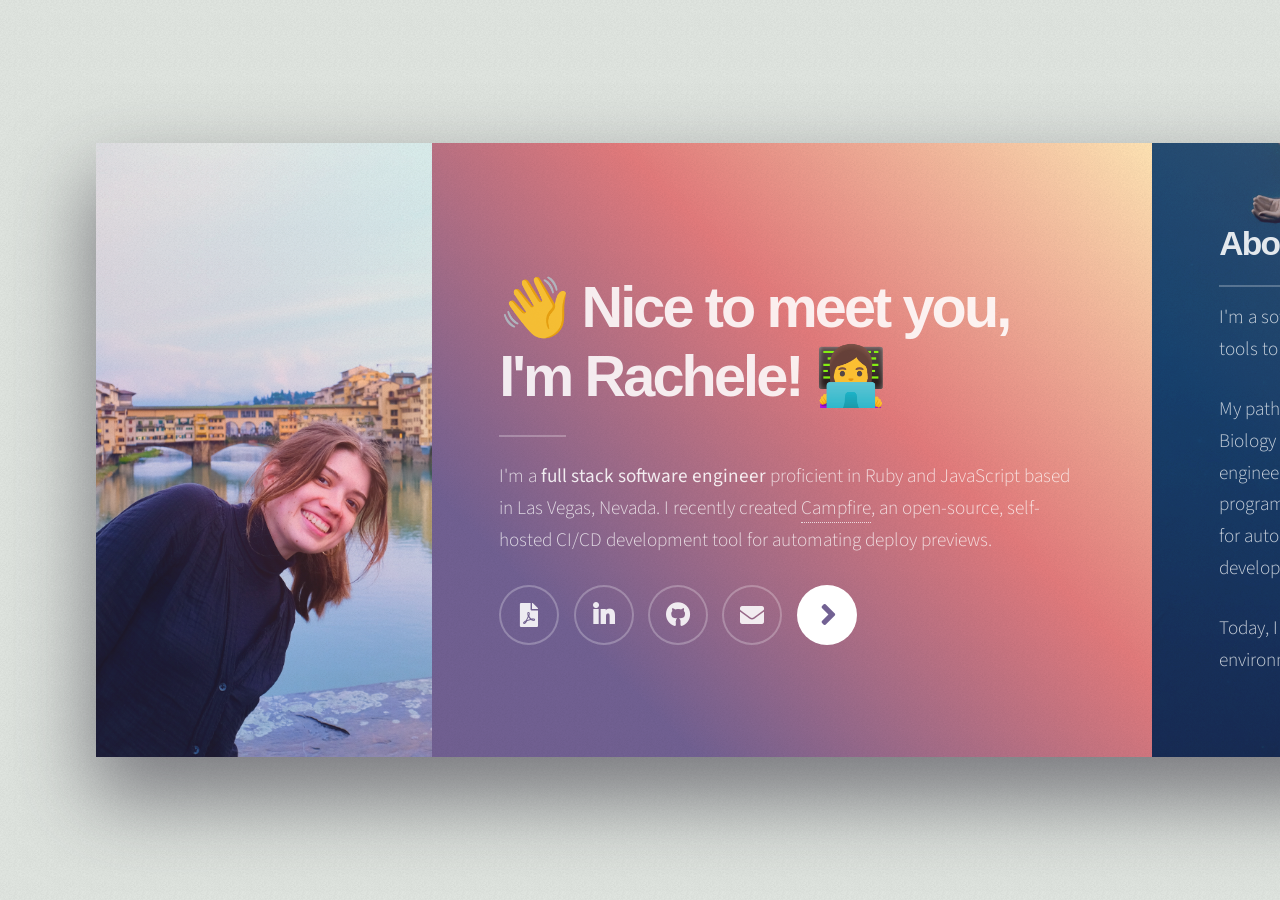
==== commit 9d45a0ce: "changed theme to ethereal and updated text" ====
--- a/index.html
+++ b/index.html
@@ -6,7 +6,7 @@
 -->
 <html>
 	<head>
-		<title>Ethereal by HTML5 UP</title>
+		<title>Rachele Lang</title>
 		<meta charset="utf-8" />
 		<meta name="viewport" content="width=device-width, initial-scale=1, user-scalable=no" />
 		<link rel="stylesheet" href="assets/css/main.css" />
@@ -23,122 +23,119 @@
 						<!-- Panel (Banner) -->
 							<section class="panel banner right">
 								<div class="content color0 span-3-75">
-									<h1 class="major">Hello, my name<br />
-									is Ethereal</h1>
-									<p>This is <strong>Ethereal</strong>, a free site template by AJ for <a href="https://html5up.net">HTML5 UP</a>. It’s fully responsive, built on HTML5 and CSS3, and released entirely for free under the Creative Commons license. Hope you dig it :)</p>
+									<h1 class="major">👋 Nice to meet you,<br />
+									 I'm Rachele! 👩‍💻</h1>
+									<p>I'm a <strong>full stack software engineer</strong> proficient in Ruby and JavaScript based in Las Vegas, Nevada. I recently created <a href="https://campfire-previews.github.io/" target="_blank">Campfire</a>, an open-source, self-hosted CI/CD development tool for automating deploy previews.</p>
 									<ul class="actions">
+										<li><a href="./assets/files/Rachele_Lang_Resume.pdf" class="button color2 circle icon solid fa-file-pdf">Icon</a></li>
+										<li><a href="https://www.linkedin.com/in/rachele-lang-1528362b2/" class="button color2 circle icon brands solid fa-linkedin-in">Icon</a></li>
+										<li><a href="https://github.com/ramlang" class="button color2 circle icon brands solid fa-github">Icon</a></li>
+										<li><a href="mailto:ramlang@proton.me" class="button color2 circle icon solid fa-envelope">Icon</a></li>
 										<li><a href="#first" class="button primary color1 circle icon solid fa-angle-right">Next</a></li>
 									</ul>
 								</div>
 								<div class="image filtered span-1-75" data-position="25% 25%">
-									<img src="images/pic01.jpg" alt="" />
-								</div>
-							</section>
-
-						<!-- Panel (Spotlight) -->
-							<section class="panel spotlight medium right" id="first">
+									<img src="images/custom/author/rachele.jpeg" alt="Woman smiling leaning into view with a bridge in the background." />
+								</div>
+							</section>
+
+							<!-- Panel (Spotlight) -->
+							<section class="panel spotlight medium left" id="first">
 								<div class="content span-7">
-									<h2 class="major">Sed etiam aenean</h2>
-									<p>Mauris et ligula arcu. Proin dapibus convallis accumsan. Lorem maximus hendrerit orci, sit amet elementum massa hendrerit sed. Donec et ullamcorper ligula. Suspendisse amet potenti. Ut pretium libero eleifend euismod sed tristique. Quisque dictum magna risus, id ultricies justo sagittis vitae. Sed id odio tempor, porttitor elit amet, gravida hendrerit fringilla lorem ipsum dolor.</p>
+									<h2 class="major">About Me</h2>
+									<p>I'm a software engineer at an environmental nonprofit where I develop tools to visualize data and support decision-making.</p>
+									<p>My path into the tech field wasn't traditional — I earned a B.S. in Biology from UC Santa Cruz before transitioning to software engineering through Launch School, an online mastery-based program. Then I created <a href="https://campfire-previews.github.io/" target="_blank">Campfire</a>, an open-source, self-hosted tool for automating deploy previews and streamlining collaboration during development.</p>
+									<p>Today, I enjoy building software that blends together technology and environmental science.</p>
 								</div>
 								<div class="image filtered tinted" data-position="top left">
-									<img src="images/pic02.jpg" alt="" />
+									<img src="images/custom/author/rachele_in_oahu.jpeg" alt="Woman snorkeling with a galapagos shark in the open ocean" />
 								</div>
 							</section>
 
 						<!-- Panel -->
-							<section class="panel color1">
-								<div class="intro joined">
-									<h2 class="major">Amet lorem</h2>
-									<p>Sed vel nibh libero. Mauris et lorem pharetra massa lorem turpis congue pulvinar. Vivamus sed feugiat finibus. Duis amet bibendum amet sed. Duis mauris ex, dapibus sed ligula tempus volutpat magna etiam.</p>
-								</div>
-								<div class="inner">
-									<ul class="grid-icons three connected">
-										<li><span class="icon fa-gem"><span class="label">Lorem</span></span></li>
-										<li><span class="icon solid fa-camera-retro"><span class="label">Ipsum</span></span></li>
-										<li><span class="icon solid fa-cog"><span class="label">Dolor</span></span></li>
-										<li><span class="icon solid fa-paper-plane"><span class="label">Sit</span></span></li>
-										<li><span class="icon solid fa-chart-bar"><span class="label">Amet</span></span></li>
-										<li><span class="icon solid fa-code"><span class="label">Nullam</span></span></li>
+							<section class="panel large color1" id="recent-work">
+								<div class="intro joined span-5">
+									<h2 class="major">Recent Work: Campfire</h2>
+									<p><strong><a href="https://campfire-previews.github.io/" target="_blank">Campfire</a></strong> is an open-source, self-hosted deploy preview automation tool and UI for collaborative communication through its syncing of comments with GitHub. It was built with React, JavaScript, TypeScript, and AWS. <a href="#more-about-campfire" target="_blank">Learn more.</a></p>
+									<p>Check out our case study or watch our short 45 second video our team put together demonstrating what Campfire is all about!</p>
+									<ul class="actions">
+										<li><a href="https://campfire-previews.github.io/" class="button primary" target="_blank">🔥 Visit Campfire</a></li>
+										<li><a href="https://campfire-previews.github.io/#case-study-content" class="button" target="_blank">Read Case Study</a></li>
 									</ul>
 								</div>
-							</section>
-
-						<!-- Panel (Spotlight) -->
-							<section class="panel spotlight large left">
-								<div class="content span-5">
-									<h2 class="major">Magna amet tempus</h2>
-									<p>Mauris a cursus velit. Nunc lacinia sollicitudin egestas bibendum, magna dui bibendum ex, sagittis commodo enim risus sed magna nulla. Vestibulum ut consequat velit. Curabitur vitae libero lorem. Quisque iaculis porttitor blandit. Nullam quis sagittis maximus. Sed vel nibh libero. Mauris et lorem pharetra massa lorem turpis congue pulvinar.</p>
-								</div>
-								<div class="image filtered tinted" data-position="top right">
-									<img src="images/pic03.jpg" alt="" />
+								<div class="inner span-3">
+										<img src="images/custom/campfire/campfire-logo.svg" alt="Campfire Logo" />
+								</div>
+							</section>
+
+						<!-- Panel -->
+							<section class="panel spotlight medium" id="campfire-gif">
+								<div class="image">
+									<a href="images/custom/gifs/session-replay.gif"><img src="images/custom/gifs/session-replay.gif" alt="Screen recording of demonstration of Campfire being used in Github." /></a>
 								</div>
 							</section>
 
 						<!-- Panel -->
 							<section class="panel">
-								<div class="intro color2">
-									<h2 class="major">Elit integer</h2>
-									<p>Sed vel nibh libero. Mauris et lorem pharetra massa lorem turpis congue pulvinar. Vivamus sed feugiat finibus. Duis amet bibendum amet sed. Duis mauris ex, dapibus sed ligula tempus volutpat magna etiam.</p>
-								</div>
 								<div class="gallery">
 									<div class="group span-3">
-										<a href="images/gallery/fulls/01.jpg" class="image filtered span-3" data-position="bottom"><img src="images/gallery/thumbs/01.jpg" alt="" /></a>
-										<a href="images/gallery/fulls/02.jpg" class="image filtered span-1-5" data-position="center"><img src="images/gallery/thumbs/02.jpg" alt="" /></a>
-										<a href="images/gallery/fulls/03.jpg" class="image filtered span-1-5" data-position="bottom"><img src="images/gallery/thumbs/03.jpg" alt="" /></a>
-									</div>
-									<a href="images/gallery/fulls/04.jpg" class="image filtered span-2-5" data-position="top"><img src="images/gallery/thumbs/04.jpg" alt="" /></a>
-									<div class="group span-4-5">
-										<a href="images/gallery/fulls/05.jpg" class="image filtered span-3" data-position="top"><img src="images/gallery/thumbs/05.jpg" alt="" /></a>
-										<a href="images/gallery/fulls/06.jpg" class="image filtered span-1-5" data-position="center"><img src="images/gallery/thumbs/06.jpg" alt="" /></a>
-										<a href="images/gallery/fulls/07.jpg" class="image filtered span-1-5" data-position="bottom"><img src="images/gallery/thumbs/07.jpg" alt="" /></a>
-										<a href="images/gallery/fulls/08.jpg" class="image filtered span-3" data-position="top"><img src="images/gallery/thumbs/08.jpg" alt="" /></a>
-									</div>
-									<a href="images/gallery/fulls/09.jpg" class="image filtered span-2-5" data-position="right"><img src="images/gallery/thumbs/09.jpg" alt="" /></a>
+										<a href="images/custom/campfire/whole-architecture.png" class="image filtered span-3" data-position="top"><img src="images/custom/campfire/whole-architecture.png" alt="Diagram depicting the architecture of the Campfire application." /></a>
+										<a href="images/custom/campfire/campfire-landing.png" class="image filtered span-3" data-position="bottom"><img src="images/custom/campfire/campfire-landing.png" alt="Screenshot of the landing page of the Campfire website." /></a>
+									</div>
+							</section>
+
+						<!-- Panel (Spotlight) -->
+							<section class="panel spotlight medium color1" id="more-about-campfire">
+								<div class="content span-10">
+									<h2 class="major">How does Campfire work? 🤔</h2>
+									<ul class="contact-icons">
+										<li class="icon solid fa-code">
+											Automatically deploys preview environments with GitHub Actions on every pull request.
+										</li>
+										<li class="icon solid fa-cloud">
+											Deploy previews are hosted on AWS infrastructure using AWS Elastic Container Service.
+										</li>
+										<li class="icon solid fa-user">
+											Share deploy previews with teammates via a public url configured to an application load balancer.
+										</li>
+										<li class="icon solid fa-comment">
+											Comments on the proposed changes in Campfire will automatically sync back to GitHub.
+										</li>
+										<li class="icon solid fa-play-circle">
+											Add visual context to feedback with a session replay recording of DOM events.
+										</li>
+									</ul>
 								</div>
 							</section>
 
 						<!-- Panel -->
-							<section class="panel color4-alt">
-								<div class="intro color4">
-									<h2 class="major">Contact</h2>
-									<p>Sed vel nibh libero. Mauris et lorem pharetra massa lorem turpis congue pulvinar. Vivamus sed feugiat finibus. Duis amet bibendum amet sed. Duis mauris ex, dapibus sed ligula tempus volutpat magna etiam.</p>
-								</div>
-								<div class="inner columns divided">
-									<div class="span-3-25">
-										<form method="post" action="#">
-											<div class="fields">
-												<div class="field half">
-													<label for="name">Name</label>
-													<input type="text" name="name" id="name" />
-												</div>
-												<div class="field half">
-													<label for="email">Email</label>
-													<input type="email" name="email" id="email" />
-												</div>
-												<div class="field">
-													<label for="message">Message</label>
-													<textarea name="message" id="message" rows="4"></textarea>
-												</div>
-											</div>
-											<ul class="actions">
-												<li><input type="submit" value="Send Message" class="button primary" /></li>
-											</ul>
-										</form>
-									</div>
-									<div class="span-1-5">
+							<section class="panel large color2">
+								<div class="intro joined span-3" id="past-work">
+									<h2 class="major">Past Work: Rainbucket 🌧️</h2>
+									<p>Rainbucket generates URL endpoints for inspecting HTTP requests in real time. Built with Node.js, Nginx, React, Express, WebSockets, MongoDB, PostgreSQL, Digital Ocean Droplet.</p>
+								</div>
+								<div class="inner span-3">
+									<img src="images/custom/gifs/rainbucket.gif" alt="Screen recording of demonstration of Campfire being used in Github." />
+								</div>
+							</section>
+
+						<!-- Panel -->
+							<section class="panel spotlight small right color4-alt">
+									<div class="intro span-6">
+									<h2 class="major">Let's get in touch ✌️</h2>
+									<p>Please feel free to contact me if you think I'd be a good fit for your team!</p>
 										<ul class="contact-icons color1">
-											<li class="icon brands fa-twitter"><a href="#">@untitled-tld</a></li>
-											<li class="icon brands fa-facebook-f"><a href="#">facebook.com/untitled</a></li>
-											<li class="icon brands fa-snapchat-ghost"><a href="#">@untitled-tld</a></li>
-											<li class="icon brands fa-instagram"><a href="#">@untitled-tld</a></li>
-											<li class="icon brands fa-medium-m"><a href="#">medium.com/untitled</a></li>
-										</ul>
-									</div>
-								</div>
-							</section>
-
-						<!-- Panel -->
+											<li class="icon brands fa-linkedin-in"><a href="https://www.linkedin.com/in/rachele-lang-1528362b2/">rachele-lang</a></li>
+											<li class="icon brands fa-github"><a href="https://github.com/ramlang">ramlang</a></li>
+											<li class="icon solid fa-envelope"><a href="mailto:ramlang@proton.me">ramlang@proton.me</a></li>
+										</ul>
+									</div>
+								<div class="image filtered tinted" data-position="bottom">
+									<img src="images/custom/author/rachele_in_venice.jpeg" alt="Woman snorkeling with a galapagos shark in the open ocean" />
+								</div>
+							</section>
+
+						<!-- Panel
 							<section class="panel color2-alt">
 								<div class="intro color2">
 									<h2 class="major">Elements</h2>
@@ -405,10 +402,10 @@
 										</form>
 									</div>
 								</div>
-							</section>
+							</section> -->
 
 						<!-- Copyright -->
-							<div class="copyright">&copy; Untitled. Design: <a href="https://html5up.net">HTML5 UP</a>.</div>
+							<div class="copyright">&copy; Rachele Lang. Design: <a href="https://html5up.net">HTML5 UP</a>.</div>
 
 					</div>
 
